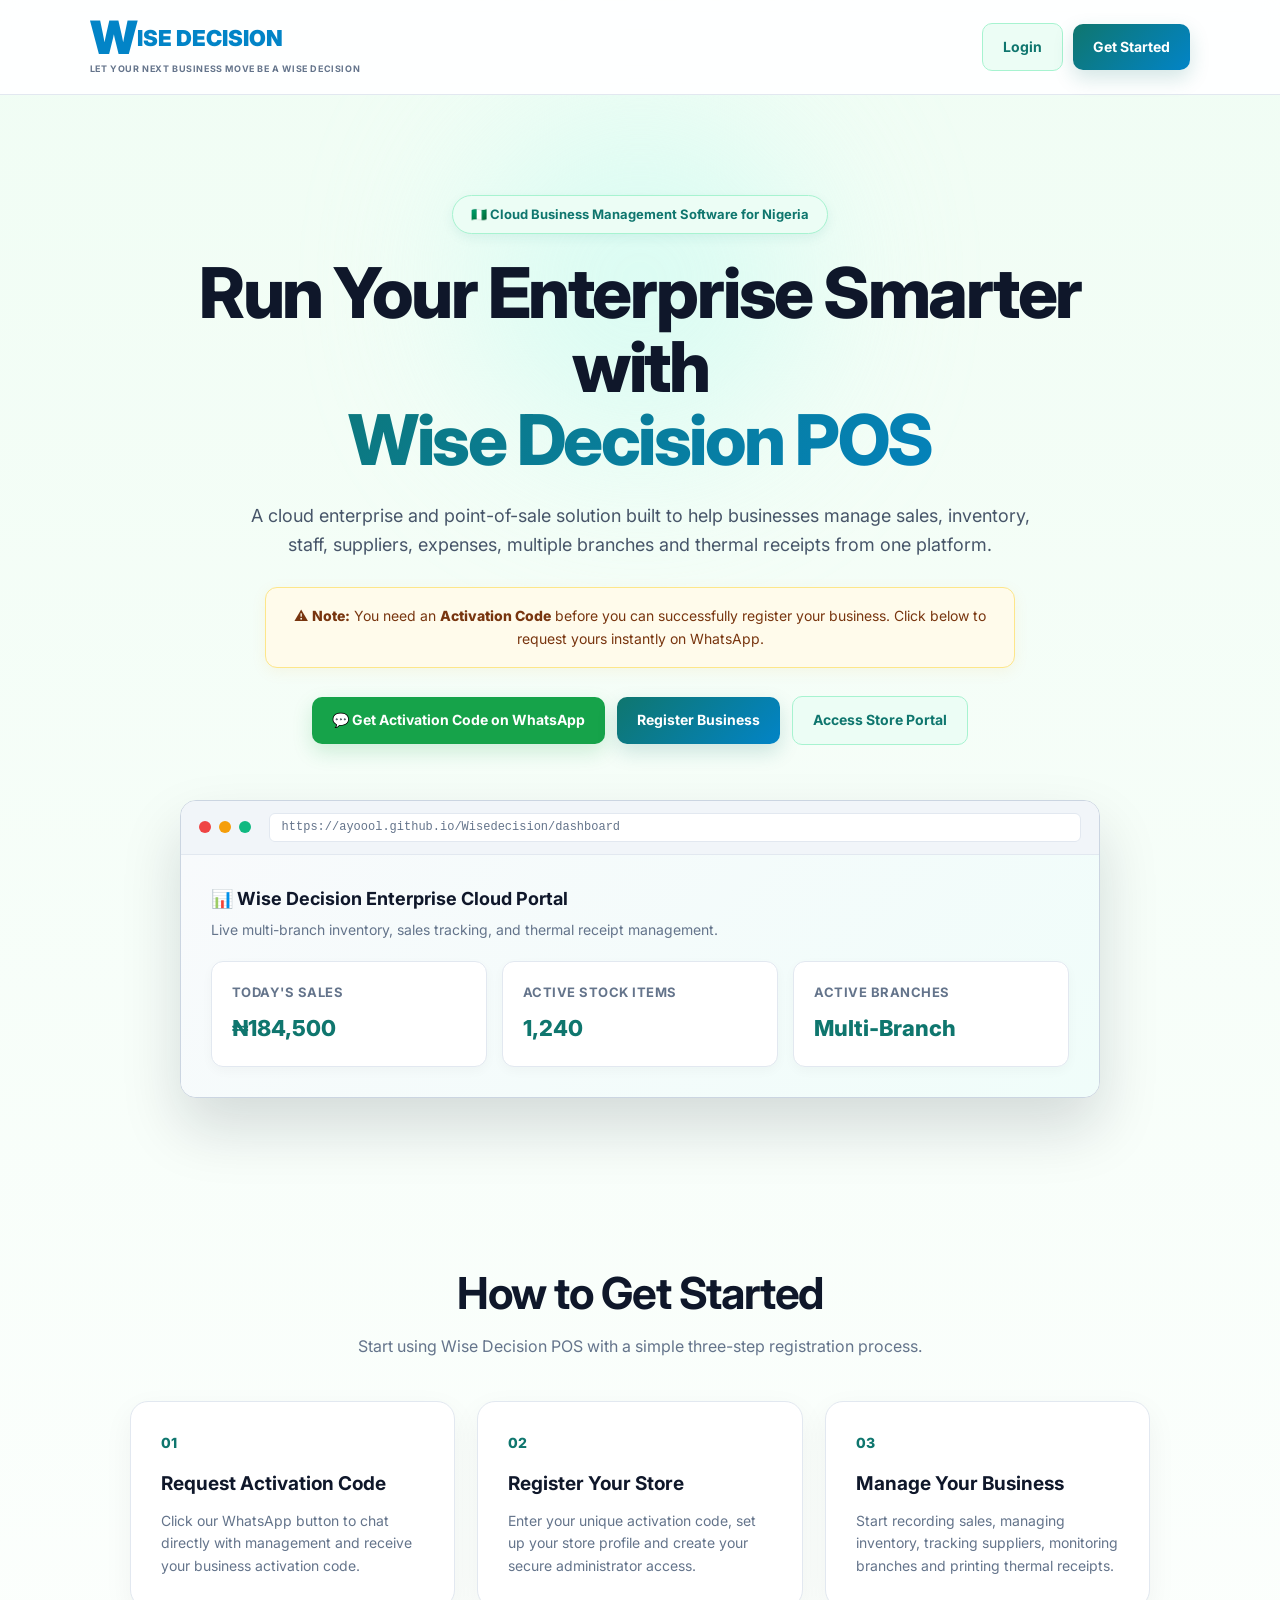
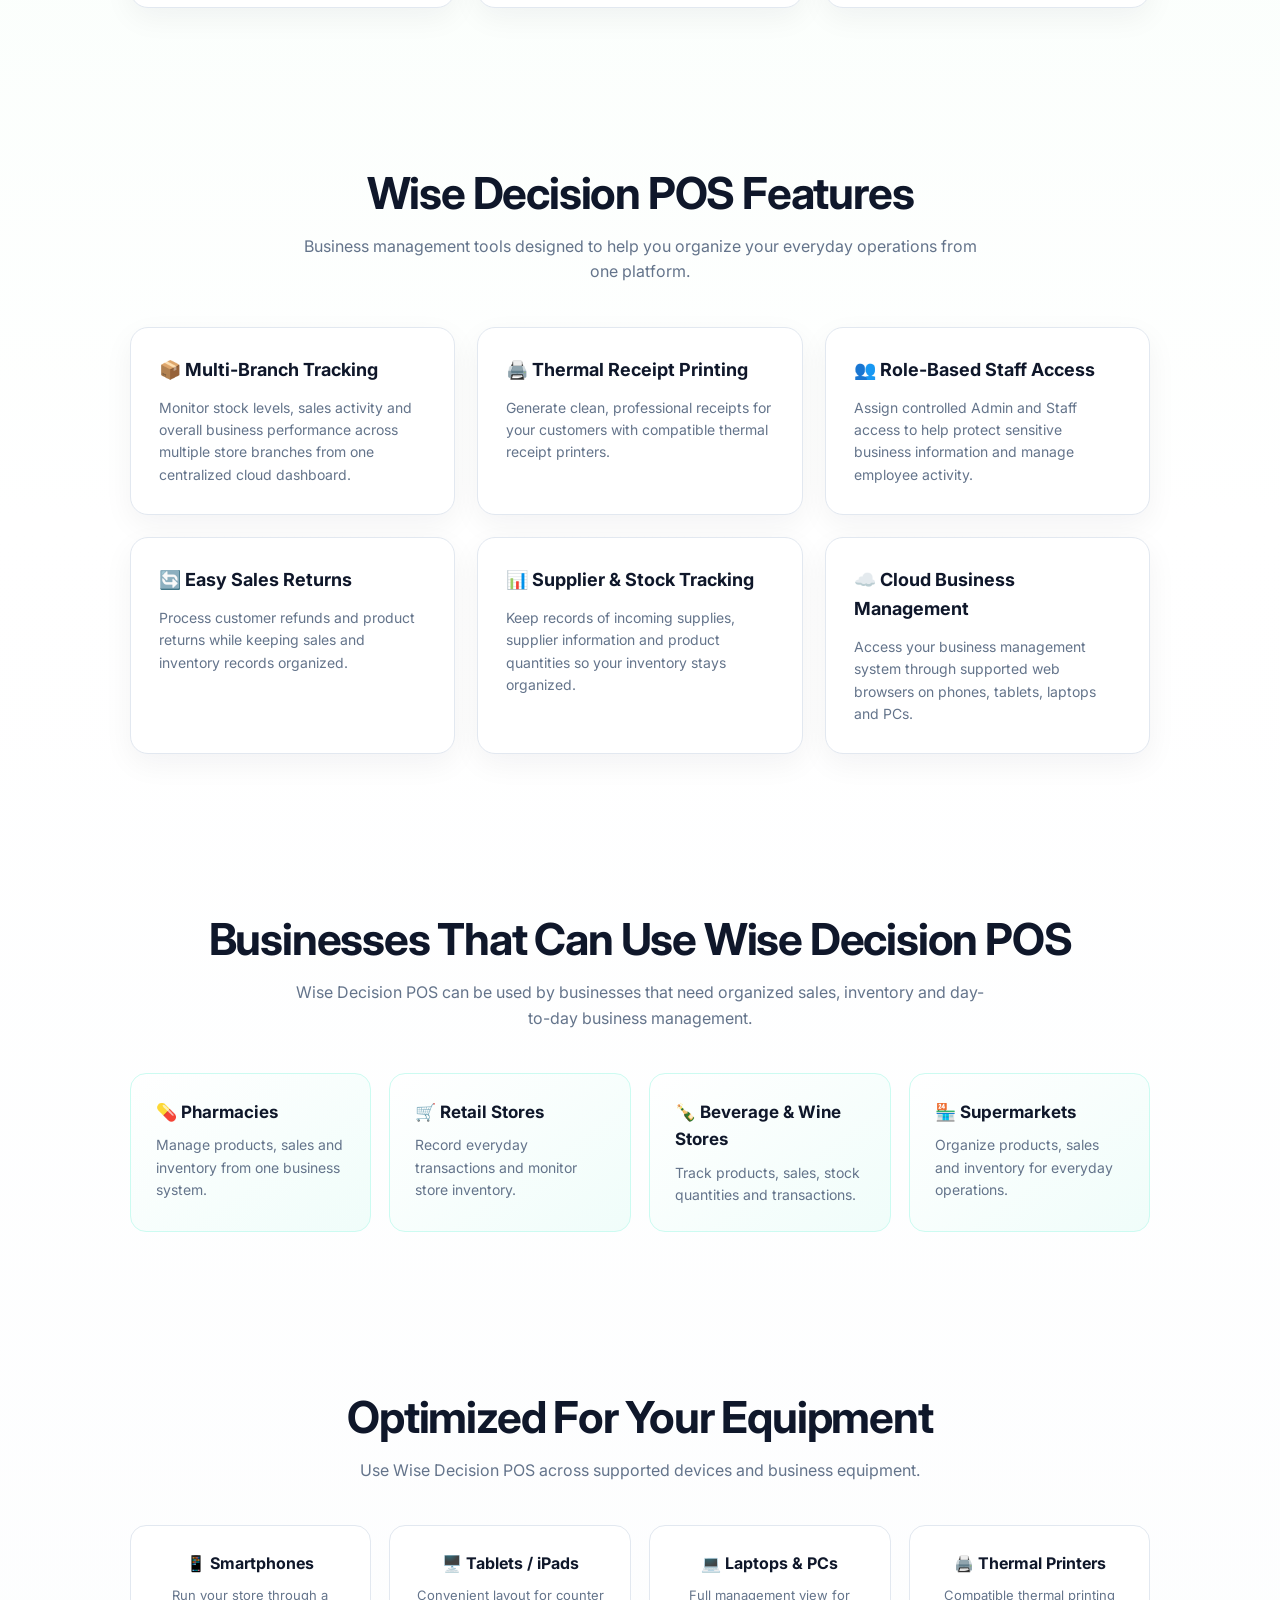
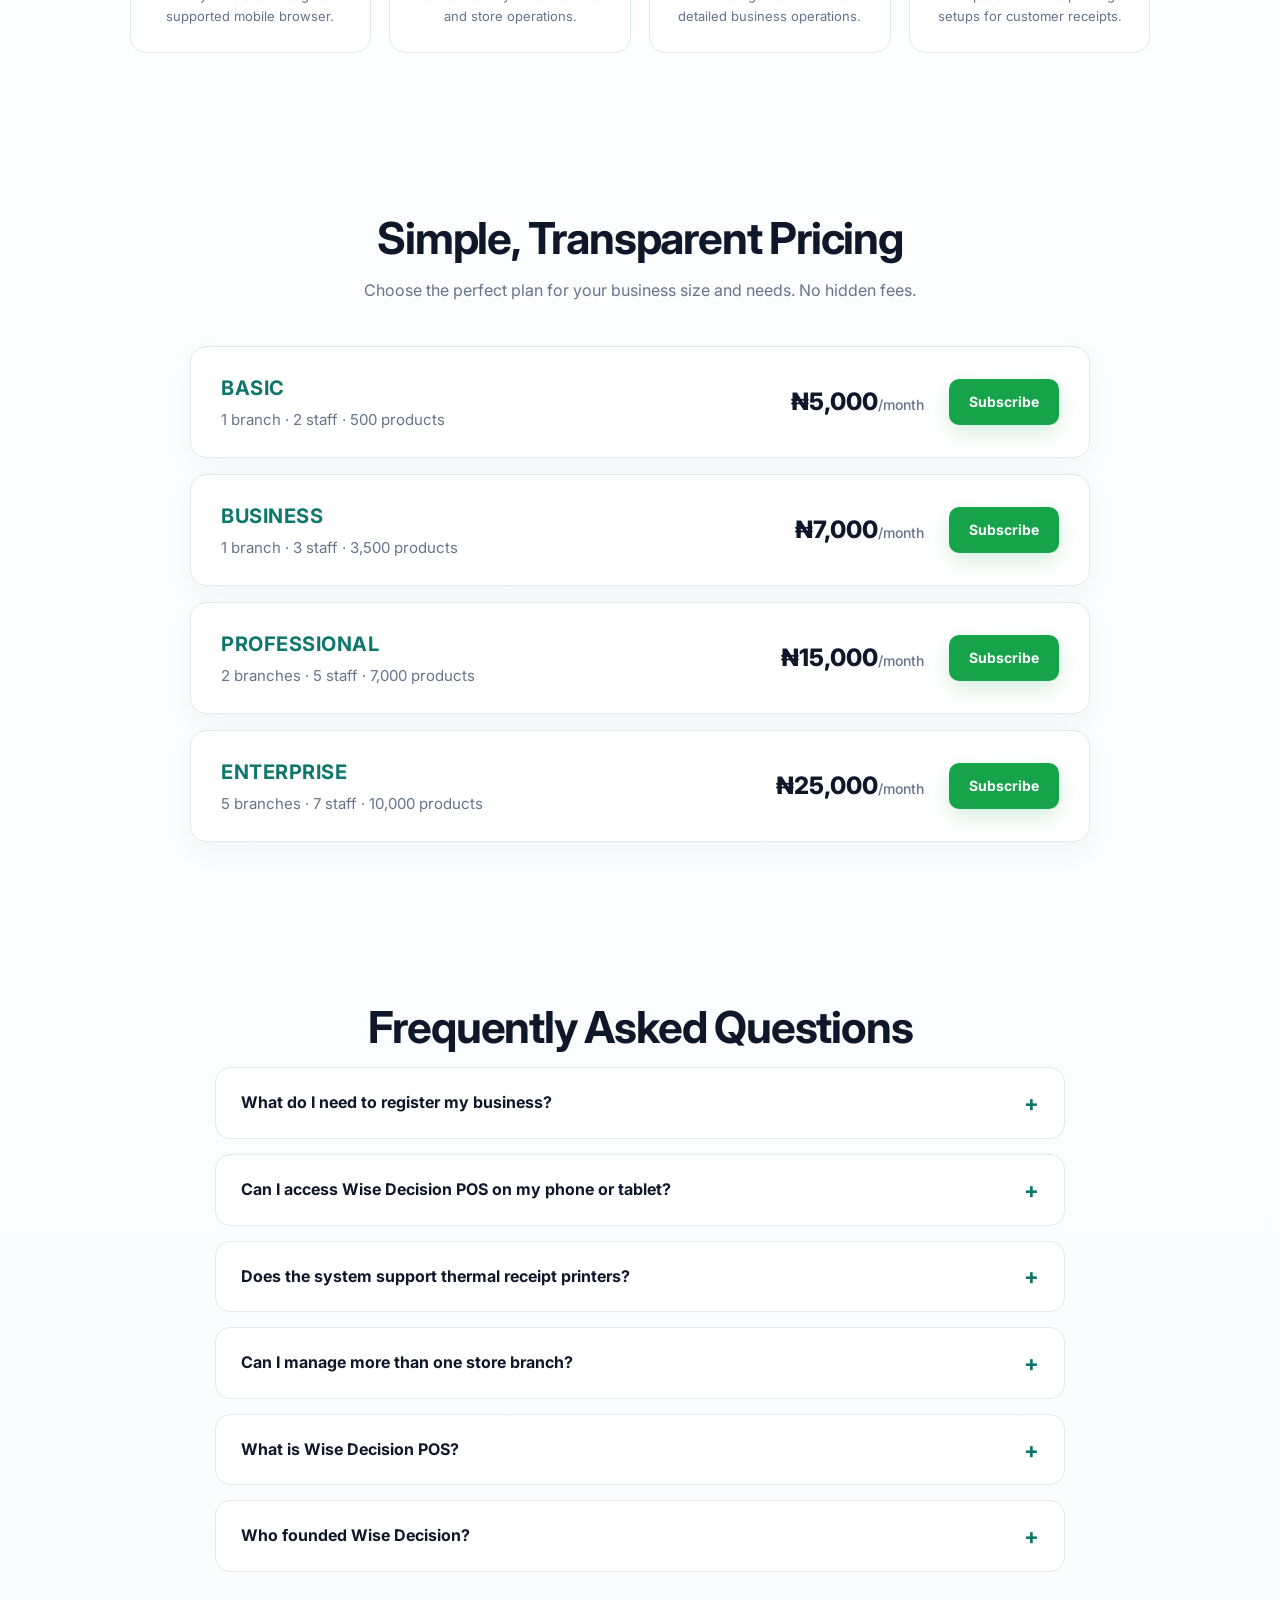
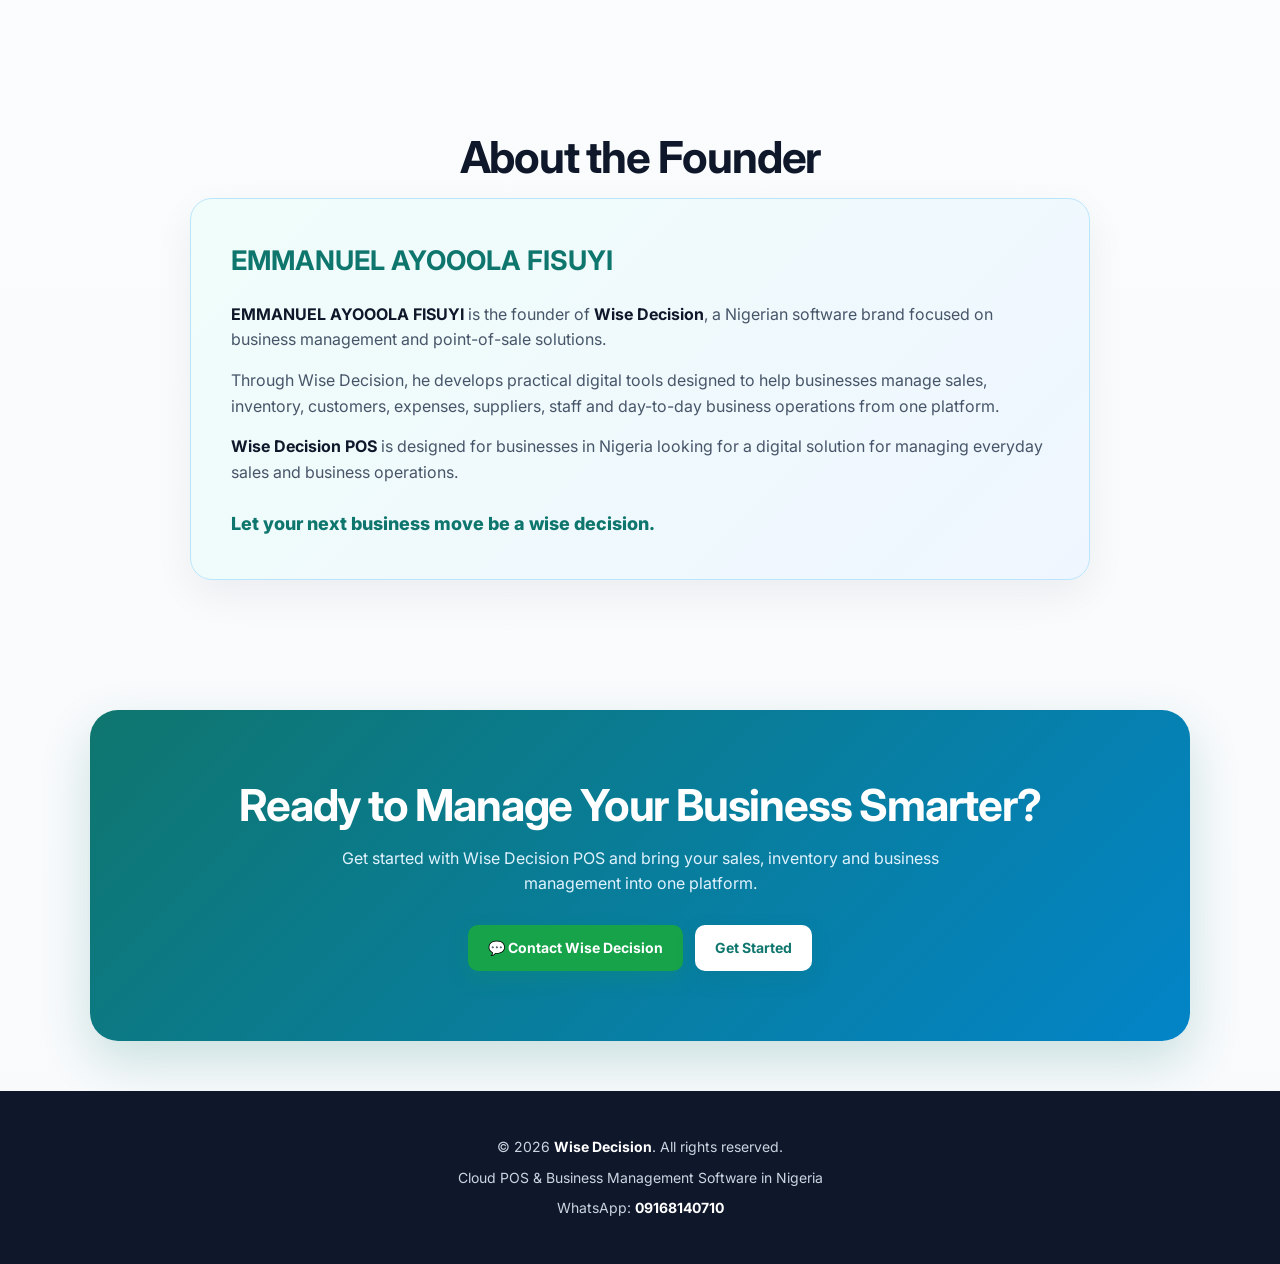
==== index.html @ a6525a38 "Refactor pricing section to use new layout" ====
<!DOCTYPE html>
<html lang="en-NG">
<head>
    <meta charset="UTF-8">
    <meta name="viewport" content="width=device-width, initial-scale=1.0">
    <title>Wise Decision POS | Cloud POS & Business Management Software in Nigeria</title>
    <meta name="description" content="Wise Decision POS is a cloud-based point-of-sale and business management software for businesses in Nigeria. Manage sales, inventory, suppliers, staff, expenses, branches and thermal receipts from one platform.">
    <meta name="author" content="EMMANUEL AYOOOLA FISUYI">
    <meta name="robots" content="index, follow">
    <link rel="canonical" href="https://ayoool.github.io/Wisedecision/">

    <!-- Open Graph -->
    <meta property="og:title" content="Wise Decision POS | Business Management Software in Nigeria">
    <meta property="og:description" content="Manage sales, inventory, suppliers, staff, expenses and branches with Wise Decision POS.">
    <meta property="og:type" content="website">
    <meta property="og:url" content="https://ayoool.github.io/Wisedecision/">
    <meta property="og:image" content="https://ayoool.github.io/Wisedecision/login-bg.jpg">
    <meta property="og:site_name" content="Wise Decision">
    <meta name="theme-color" content="#0f766e">

    <!-- Google Font -->
    <link rel="preconnect" href="https://fonts.googleapis.com">
    <link rel="preconnect" href="https://fonts.gstatic.com" crossorigin>
    <link href="https://fonts.googleapis.com/css2?family=Inter:wght@400;500;600;700;800;900&display=swap" rel="stylesheet">

    <!-- STRUCTURED DATA -->
    <script type="application/ld+json">
    {
        "@context": "https://schema.org",
        "@graph": [
            {
                "@type": "Organization",
                "name": "Wise Decision",
                "url": "https://ayoool.github.io/Wisedecision/",
                "founder": {
                    "@type": "Person",
                    "name": "Emmanuel Ayooola Fisuyi"
                }
            },
            {
                "@type": "SoftwareApplication",
                "name": "Wise Decision POS",
                "applicationCategory": "BusinessApplication",
                "operatingSystem": "Web",
                "url": "https://ayoool.github.io/Wisedecision/",
                "description": "Cloud-based point-of-sale and business management software for businesses in Nigeria.",
                "creator": {
                    "@type": "Person",
                    "name": "EMMANUEL AYOOOLA FISUYI"
                }
            },
            {
                "@type": "Person",
                "name": "EMMANUEL AYOOOLA FISUYI",
                "jobTitle": "Founder of Wise Decision",
                "url": "https://ayoool.github.io/Wisedecision/"
            }
        ]
    }
    </script>

    <style>
        * {
            margin: 0;
            padding: 0;
            box-sizing: border-box;
        }

        html {
            scroll-behavior: smooth;
        }

        body {
            font-family: "Inter", Arial, sans-serif;
            background: linear-gradient(180deg, #f0fdf4 0%, #ffffff 35%, #f8fafc 100%);
            color: #0f172a;
            line-height: 1.6;
            overflow-x: hidden;
        }

        a {
            text-decoration: none;
        }

        /* HEADER */
        header {
            width: 100%;
            padding: 18px 7%;
            display: flex;
            align-items: center;
            justify-content: space-between;
            gap: 20px;
            background: rgba(255,255,255,0.92);
            border-bottom: 1px solid #e2e8f0;
            position: sticky;
            top: 0;
            z-index: 1000;
            backdrop-filter: blur(12px);
        }

        .logo-container {
            display: flex;
            flex-direction: column;
            gap: 3px;
        }

        /* === LOGO: ONE SOLID BLUE, BIG W === */
        .logo {
            font-size: 22px;
            font-weight: 900;
            letter-spacing: 0;
            color: #0284c7;
            display: flex;
            align-items: center;
            gap: 0;
            line-height: 1;
            white-space: nowrap;
        }

        .big-w {
            font-size: 46px;
            font-weight: 900;
            display: inline-block;
            transition: transform 0.3s ease;
            line-height: 0.85;
            letter-spacing: -1px;
            margin-right: 0;
            background: none;
            color: inherit;
        }

        .logo:hover .big-w {
            transform: scale(1.12) rotate(-4deg);
        }

        .ceo-tag {
            font-size: 9px;
            font-weight: 700;
            letter-spacing: 0.6px;
            color: #64748b;
            max-width: 360px;
            text-transform: uppercase;
            margin-top: 2px;
        }

        .nav-buttons {
            display: flex;
            align-items: center;
            gap: 10px;
        }

        /* BUTTONS */
        .btn-login,
        .btn-register,
        .btn-whatsapp {
            display: inline-flex;
            align-items: center;
            justify-content: center;
            min-height: 46px;
            padding: 12px 20px;
            border-radius: 10px;
            font-weight: 700;
            font-size: 14px;
            transition: all 0.3s cubic-bezier(0.4, 0, 0.2, 1);
            cursor: pointer;
        }

        .btn-login {
            color: #0f766e;
            background: #ecfdf5;
            border: 1px solid #a7f3d0;
        }

        .btn-login:hover {
            background: #d1fae5;
            transform: translateY(-3px);
            box-shadow: 0 6px 15px rgba(15, 118, 110, 0.15);
        }

        .btn-register {
            color: white;
            background: linear-gradient(135deg, #0f766e, #0284c7);
            box-shadow: 0 8px 20px rgba(15,118,110,0.18);
        }

        .btn-register:hover {
            transform: translateY(-3px);
            box-shadow: 0 12px 28px rgba(15,118,110,0.3);
        }

        .btn-whatsapp {
            color: white;
            background: #16a34a;
            box-shadow: 0 8px 20px rgba(22,163,74,0.18);
        }

        .btn-whatsapp:hover {
            background: #15803d;
            transform: translateY(-3px);
            box-shadow: 0 12px 28px rgba(22,163,74,0.3);
        }

        /* HERO */
        .hero {
            text-align: center;
            padding: 100px 7% 90px;
            max-width: 1100px;
            margin: auto;
            position: relative;
            isolation: isolate;
        }

        .hero::before {
            content: "";
            position: absolute;
            width: 350px;
            height: 350px;
            background: #ccfbf1;
            border-radius: 50%;
            filter: blur(80px);
            opacity: 0.6;
            top: 10px;
            left: 50%;
            transform: translateX(-50%);
            z-index: -1;
            animation: pulse-glow 6s ease-in-out infinite alternate;
        }

        @keyframes pulse-glow {
            0% { transform: translateX(-50%) scale(0.9); opacity: 0.5; }
            100% { transform: translateX(-50%) scale(1.15); opacity: 0.8; }
        }

        .hero-badge {
            display: inline-block;
            padding: 8px 18px;
            border-radius: 999px;
            background: #ecfdf5;
            color: #0f766e;
            border: 1px solid #a7f3d0;
            font-size: 13px;
            font-weight: 700;
            margin-bottom: 22px;
            box-shadow: 0 4px 12px rgba(15,118,110,0.08);
            animation: float-badge 3s ease-in-out infinite;
        }

        @keyframes float-badge {
            0%, 100% { transform: translateY(0); }
            50% { transform: translateY(-4px); }
        }

        .hero h1 {
            font-size: clamp(40px, 6vw, 70px);
            line-height: 1.05;
            letter-spacing: -2.5px;
            font-weight: 800;
            max-width: 950px;
            margin: auto;
        }

        .hero h1 span {
            display: block;
            background: linear-gradient(135deg, #0f766e, #0284c7, #0f766e);
            background-size: 200% auto;
            -webkit-background-clip: text;
            background-clip: text;
            color: transparent;
            animation: shine 5s linear infinite;
        }

        @keyframes shine {
            to { background-position: 200% center; }
        }

        .hero > p {
            max-width: 800px;
            margin: 25px auto;
            font-size: 18px;
            color: #475569;
        }

        .activation-notice {
            max-width: 750px;
            margin: 28px auto;
            padding: 17px 20px;
            background: #fffbeb;
            border: 1px solid #fde68a;
            border-radius: 12px;
            color: #78350f;
            font-size: 14px;
            box-shadow: 0 4px 15px rgba(245, 158, 11, 0.08);
        }

        .activation-notice span {
            font-weight: 800;
        }

        .hero-cta {
            display: flex;
            justify-content: center;
            align-items: center;
            flex-wrap: wrap;
            gap: 12px;
            margin-top: 28px;
        }

        /* DASHBOARD MOCKUP */
        .dashboard-mockup {
            margin-top: 55px;
            background: #ffffff;
            border: 1px solid #cbd5e1;
            border-radius: 16px;
            box-shadow: 0 30px 60px rgba(15,23,42,0.15);
            overflow: hidden;
            text-align: left;
            transition: transform 0.4s ease;
        }

        .dashboard-mockup:hover {
            transform: translateY(-6px);
        }

        .mockup-header {
            background: #f1f5f9;
            padding: 12px 18px;
            display: flex;
            align-items: center;
            gap: 8px;
            border-bottom: 1px solid #e2e8f0;
        }

        .dot {
            width: 12px;
            height: 12px;
            border-radius: 50%;
        }

        .dot-red { background: #ef4444; }
        .dot-yellow { background: #f59e0b; }
        .dot-green { background: #10b981; }

        .mockup-url {
            margin-left: 10px;
            font-size: 12px;
            color: #64748b;
            background: #ffffff;
            padding: 4px 12px;
            border-radius: 6px;
            border: 1px solid #e2e8f0;
            flex-grow: 1;
            font-family: monospace;
        }

        .mockup-body {
            padding: 30px;
            background: linear-gradient(135deg, #f8fafc 0%, #f0fdfa 100%);
        }

        .mockup-grid {
            display: grid;
            grid-template-columns: repeat(3, 1fr);
            gap: 15px;
            margin-top: 20px;
        }

        .mockup-card {
            background: white;
            padding: 20px;
            border-radius: 12px;
            border: 1px solid #e2e8f0;
            box-shadow: 0 4px 12px rgba(15,23,42,0.03);
            transition: 0.3s ease;
        }

        .mockup-card:hover {
            border-color: #0f766e;
            transform: translateY(-2px);
        }

        .mockup-card h4 {
            font-size: 13px;
            color: #64748b;
            margin-bottom: 8px;
            text-transform: uppercase;
            letter-spacing: 0.5px;
        }

        .mockup-card .stat {
            font-size: 22px;
            font-weight: 800;
            color: #0f766e;
        }

        /* LOADING SPINNER OVERLAY */
        #loading-overlay {
            position: fixed;
            top: 0;
            left: 0;
            width: 100%;
            height: 100%;
            background: rgba(15, 23, 42, 0.75);
            backdrop-filter: blur(8px);
            display: flex;
            flex-direction: column;
            justify-content: center;
            align-items: center;
            z-index: 9999;
            opacity: 0;
            visibility: hidden;
            transition: opacity 0.3s ease, visibility 0.3s ease;
        }

        #loading-overlay.active {
            opacity: 1;
            visibility: visible;
        }

        .spinner-container {
            position: relative;
            width: 70px;
            height: 70px;
            margin-bottom: 20px;
        }

        .spinner {
            position: absolute;
            top: 0;
            left: 0;
            width: 100%;
            height: 100%;
            border: 4px solid rgba(255, 255, 255, 0.1);
            border-top: 4px solid #14b8a6;
            border-right: 4px solid #0284c7;
            border-radius: 50%;
            animation: spin 0.9s cubic-bezier(0.68, -0.55, 0.27, 1.55) infinite;
        }

        .loading-text {
            color: #ffffff;
            font-weight: 600;
            font-size: 16px;
            letter-spacing: 0.5px;
            text-shadow: 0 2px 4px rgba(0,0,0,0.3);
        }

        @keyframes spin {
            0% { transform: rotate(0deg); }
            100% { transform: rotate(360deg); }
        }

        /* GENERAL SECTIONS */
        section:not(.hero):not(.final-cta) {
            max-width: 1200px;
            margin: auto;
            padding: 80px 7%;
        }

        h2 {
            text-align: center;
            font-size: clamp(30px, 4vw, 44px);
            line-height: 1.15;
            letter-spacing: -1.2px;
            margin-bottom: 15px;
        }

        .section-description {
            text-align: center;
            max-width: 700px;
            margin: 0 auto 42px;
            color: #64748b;
            font-size: 16px;
        }

        /* STEPS */
        .steps-grid {
            display: grid;
            grid-template-columns: repeat(3, 1fr);
            gap: 22px;
        }

        .step-card {
            background: white;
            border: 1px solid #e2e8f0;
            border-radius: 18px;
            padding: 30px;
            box-shadow: 0 10px 30px rgba(15,23,42,0.05);
            transition: 0.3s ease;
        }

        .step-card:hover {
            transform: translateY(-6px);
            border-color: #99f6e4;
            box-shadow: 0 15px 35px rgba(15, 118, 110, 0.08);
        }

        .step-number {
            font-size: 14px;
            font-weight: 800;
            color: #0f766e;
            margin-bottom: 15px;
        }

        .step-card h3 {
            font-size: 19px;
            margin-bottom: 10px;
        }

        .step-card p {
            color: #64748b;
            font-size: 14px;
        }

        /* FEATURE CARDS */
        .grid {
            display: grid;
            grid-template-columns: repeat(3, 1fr);
            gap: 22px;
        }

        .card {
            background: white;
            border: 1px solid #e2e8f0;
            border-radius: 18px;
            padding: 28px;
            box-shadow: 0 10px 30px rgba(15,23,42,0.05);
            transition: all 0.3s ease;
        }

        .card:hover {
            transform: translateY(-6px);
            border-color: #99f6e4;
            box-shadow: 0 20px 40px rgba(15,118,110,0.12);
        }

        .card h3 {
            font-size: 18px;
            margin-bottom: 12px;
        }

        .card p {
            color: #64748b;
            font-size: 14px;
        }

        /* BUSINESS TYPES */
        .business-grid {
            display: grid;
            grid-template-columns: repeat(4, 1fr);
            gap: 18px;
        }

        .business-card {
            background: linear-gradient(145deg, #ffffff, #f0fdfa);
            border: 1px solid #ccfbf1;
            border-radius: 16px;
            padding: 25px;
            transition: 0.3s ease;
        }

        .business-card:hover {
            transform: translateY(-6px);
            border-color: #0f766e;
            box-shadow: 0 15px 30px rgba(15,118,110,0.12);
        }

        .business-card h3 {
            font-size: 17px;
            margin-bottom: 8px;
        }

        .business-card p {
            color: #64748b;
            font-size: 14px;
        }

        /* DEVICES */
        .devices-grid {
            display: grid;
            grid-template-columns: repeat(4, 1fr);
            gap: 18px;
        }

        .device-badge {
            background: white;
            border: 1px solid #e2e8f0;
            border-radius: 16px;
            padding: 25px;
            text-align: center;
            transition: 0.3s ease;
        }

        .device-badge:hover {
            transform: translateY(-4px);
            border-color: #99f6e4;
        }

        .device-badge h4 {
            font-size: 16px;
            margin-bottom: 8px;
        }

        .device-badge p {
            color: #64748b;
            font-size: 13px;
        }

        /* NEW HORIZONTAL PRICING LIST */
        .pricing-list {
            max-width: 900px;
            margin: 0 auto;
            display: flex;
            flex-direction: column;
            gap: 16px;
        }

        .pricing-row {
            background: white;
            border: 1px solid #e2e8f0;
            border-radius: 16px;
            padding: 25px 30px;
            display: flex;
            align-items: center;
            justify-content: space-between;
            box-shadow: 0 10px 30px rgba(15,23,42,0.04);
            transition: all 0.3s ease;
        }

        .pricing-row:hover {
            border-color: #0f766e;
            box-shadow: 0 15px 35px rgba(15,118,110,0.1);
            transform: translateY(-3px);
        }

        .pricing-info h3 {
            font-size: 20px;
            color: #0f766e;
            margin-bottom: 4px;
            text-transform: uppercase;
            letter-spacing: 0.5px;
        }

        .pricing-info p {
            color: #64748b;
            font-size: 15px;
        }

        .pricing-action {
            display: flex;
            align-items: center;
            gap: 25px;
        }

        .pricing-price {
            font-size: 24px;
            font-weight: 800;
            color: #0f172a;
            white-space: nowrap;
        }

        .pricing-price span {
            font-size: 14px;
            color: #64748b;
            font-weight: 500;
        }

        /* FAQ */
        .faq-container {
            max-width: 850px;
            margin: auto;
            display: grid;
            gap: 15px;
        }

        .faq-item {
            background: white;
            border: 1px solid #e2e8f0;
            border-radius: 15px;
            padding: 22px 25px;
            cursor: pointer;
            transition: 0.25s ease;
        }

        .faq-item:hover {
            border-color: #99f6e4;
            box-shadow: 0 6px 20px rgba(15,23,42,0.04);
        }

        .faq-item.active {
            border-color: #0f766e;
            box-shadow: 0 8px 24px rgba(15,118,110,0.1);
        }

        .faq-item h4 {
            font-size: 16px;
            margin-bottom: 0;
            display: flex;
            justify-content: space-between;
            align-items: center;
            gap: 16px;
        }

        .faq-item h4::after {
            content: "+";
            font-size: 22px;
            color: #0f766e;
            transition: transform 0.3s ease;
            flex-shrink: 0;
            line-height: 1;
        }

        .faq-item.active h4::after {
            transform: rotate(45deg);
        }

        .faq-answer {
            max-height: 0;
            overflow: hidden;
            transition: max-height 0.35s ease, margin-top 0.35s ease;
        }

        .faq-item.active .faq-answer {
            max-height: 300px;
            margin-top: 12px;
        }

        .faq-answer p {
            color: #64748b;
            font-size: 14px;
        }

        /* FOUNDER */
        .founder-card {
            max-width: 900px;
            margin: auto;
            padding: 40px;
            background: linear-gradient(135deg, #f0fdfa, #eff6ff);
            border: 1px solid #bae6fd;
            border-radius: 22px;
            box-shadow: 0 15px 40px rgba(15,23,42,0.06);
            transition: transform 0.3s ease;
        }

        .founder-card:hover {
            transform: translateY(-4px);
        }

        .founder-card h3 {
            font-size: 27px;
            margin-bottom: 20px;
            color: #0f766e;
        }

        .founder-card p {
            color: #475569;
            margin-bottom: 15px;
        }

        .founder-card strong {
            color: #0f172a;
        }

        .founder-card .tagline {
            margin-top: 25px;
            margin-bottom: 0;
            font-size: 18px;
            font-weight: 800;
            color: #0f766e;
        }

        /* FINAL CTA */
        .final-cta {
            max-width: 1100px;
            margin: 50px auto;
            padding: 70px 7%;
            text-align: center;
            border-radius: 28px;
            background: linear-gradient(135deg, #0f766e, #0284c7);
            color: white;
            box-shadow: 0 20px 50px rgba(15,118,110,0.2);
        }

        .final-cta h2 {
            color: white;
            margin-bottom: 15px;
        }

        .final-cta p {
            max-width: 650px;
            margin: auto;
            color: #e0f2fe;
        }

        .final-cta-buttons {
            display: flex;
            justify-content: center;
            align-items: center;
            flex-wrap: wrap;
            gap: 12px;
            margin-top: 28px;
        }

        .final-cta .btn-register {
            background: white;
            color: #0f766e;
        }

        .final-cta .btn-whatsapp {
            background: #16a34a;
        }

        /* FOOTER */
        footer {
            text-align: center;
            padding: 45px 7%;
            background: #0f172a;
            color: #cbd5e1;
            font-size: 14px;
        }

        footer strong {
            color: white;
        }

        /* MOBILE */
        @media (max-width: 900px) {
            header {
                padding: 15px 5%;
            }

            .steps-grid,
            .grid {
                grid-template-columns: repeat(2, 1fr);
            }

            .business-grid,
            .devices-grid {
                grid-template-columns: repeat(2, 1fr);
            }

            .mockup-grid {
                grid-template-columns: 1fr;
            }
        }

        @media (max-width: 650px) {
            header {
                position: relative;
                flex-direction: column;
                align-items: stretch;
                text-align: center;
            }

            .logo-container {
                align-items: center;
            }

            .logo {
                font-size: 19px;
                justify-content: center;
            }

            .big-w {
                font-size: 38px;
            }

            .nav-buttons {
                justify-content: center;
            }

            .ceo-tag {
                max-width: none;
            }

            .hero {
                padding: 70px 5% 60px;
            }

            .hero h1 {
                font-size: 40px;
                letter-spacing: -1.5px;
            }

            .hero > p {
                font-size: 16px;
            }

            section:not(.hero):not(.final-cta) {
                padding: 60px 5%;
            }

            .steps-grid,
            .grid,
            .business-grid,
            .devices-grid {
                grid-template-columns: 1fr;
            }

            /* Mobile Pricing Adjustments */
            .pricing-row {
                flex-direction: column;
                align-items: flex-start;
                gap: 20px;
                padding: 20px;
            }

            .pricing-action {
                width: 100%;
                justify-content: space-between;
                flex-wrap: wrap;
                gap: 15px;
            }
            
            .pricing-action .btn-whatsapp {
                width: 100%;
                text-align: center;
            }

            .hero-cta,
            .final-cta-buttons {
                flex-direction: column;
            }

            .hero-cta a,
            .final-cta-buttons a {
                width: 100%;
                max-width: 400px;
            }

            .founder-card {
                padding: 28px 22px;
            }

            .final-cta {
                margin: 30px 5%;
                padding: 55px 6%;
                border-radius: 22px;
            }
        }
    </style>
</head>

<body>

<!-- LOADING SPINNER OVERLAY -->
<div id="loading-overlay">
    <div class="spinner-container">
        <div class="spinner"></div>
    </div>
    <div class="loading-text">Redirecting to Wise Decision POS...</div>
</div>

<!-- IMMEDIATE SAFETY NET: Instantly remove spinner if page is loaded from cache -->
<script>
    (function() {
        var overlay = document.getElementById('loading-overlay');
        if (overlay) {
            overlay.classList.remove('active');
        }
    })();
</script>

<!-- HEADER -->
<header>
    <div class="logo-container">
        <div class="logo">
            <span class="big-w">W</span>ISE DECISION
        </div>
        <div class="ceo-tag">
            LET YOUR NEXT BUSINESS MOVE BE A WISE DECISION
        </div>
    </div>
    <div class="nav-buttons">
        <a href="app.html" class="btn-login action-link">Login</a>
        <a href="app.html?action=register" class="btn-register action-link">Get Started</a>
    </div>
</header>

<!-- HERO -->
<section class="hero">
    <div class="hero-badge">
        🇳🇬 Cloud Business Management Software for Nigeria
    </div>
    <h1>
        Run Your Enterprise Smarter with
        <span>Wise Decision POS</span>
    </h1>
    <p>
        A cloud enterprise and point-of-sale solution built to help businesses
        manage sales, inventory, staff, suppliers, expenses, multiple branches
        and thermal receipts from one platform.
    </p>
    <div class="activation-notice">
        ⚠️ <span>Note:</span>
        You need an <span>Activation Code</span> before you can successfully
        register your business.
        Click below to request yours instantly on WhatsApp.
    </div>
    <div class="hero-cta">
        <a href="https://wa.me/2349168140710?text=Hello%20Wise,%20I%20want%20to%20get%20an%20activation%20code%20to%20register%20my%20business%20on%20Wise%20Decision%20POS."
           target="_blank" rel="noopener" class="btn-whatsapp">
            💬 Get Activation Code on WhatsApp
        </a>
        <a href="app.html?action=register" class="btn-register action-link">
            Register Business
        </a>
        <a href="app.html" class="btn-login action-link">
            Access Store Portal
        </a>
    </div>


    <!-- DASHBOARD MOCKUP PREVIEW -->
    <div class="dashboard-mockup">
        <div class="mockup-header">
            <div class="dot dot-red"></div>
            <div class="dot dot-yellow"></div>
            <div class="dot dot-green"></div>
            <div class="mockup-url">https://ayoool.github.io/Wisedecision/dashboard</div>
        </div>
        <div class="mockup-body">
            <h3 style="font-size: 18px; color: #0f172a; margin-bottom: 5px;">📊 Wise Decision Enterprise Cloud Portal</h3>
            <p style="font-size: 14px; color: #64748b;">Live multi-branch inventory, sales tracking, and thermal receipt management.</p>
            <div class="mockup-grid">
                <div class="mockup-card">
                    <h4>Today's Sales</h4>
                    <div class="stat">₦184,500</div>
                </div>
                <div class="mockup-card">
                    <h4>Active Stock Items</h4>
                    <div class="stat">1,240</div>
                </div>
                <div class="mockup-card">
                    <h4>Active Branches</h4>
                    <div class="stat">Multi-Branch</div>
                </div>
            </div>
        </div>
    </div>
</section>

<!-- HOW IT WORKS -->
<section>
    <h2>How to Get Started</h2>
    <p class="section-description">
        Start using Wise Decision POS with a simple three-step registration process.
    </p>
    <div class="steps-grid">
        <div class="step-card">
            <div class="step-number">01</div>
            <h3>Request Activation Code</h3>
            <p>
                Click our WhatsApp button to chat directly with management
                and receive your business activation code.
            </p>
        </div>
        <div class="step-card">
            <div class="step-number">02</div>
            <h3>Register Your Store</h3>
            <p>
                Enter your unique activation code, set up your store profile
                and create your secure administrator access.
            </p>
        </div>
        <div class="step-card">
            <div class="step-number">03</div>
            <h3>Manage Your Business</h3>
            <p>
                Start recording sales, managing inventory, tracking suppliers,
                monitoring branches and printing thermal receipts.
            </p>
        </div>
    </div>
</section>

<!-- FEATURES -->
<section>
    <h2>Wise Decision POS Features</h2>
    <p class="section-description">
        Business management tools designed to help you organize your everyday
        operations from one platform.
    </p>
    <div class="grid">
        <div class="card">
            <h3>📦 Multi-Branch Tracking</h3>
            <p>
                Monitor stock levels, sales activity and overall business
                performance across multiple store branches from one
                centralized cloud dashboard.
            </p>
        </div>
        <div class="card">
            <h3>🖨️ Thermal Receipt Printing</h3>
            <p>
                Generate clean, professional receipts for your customers
                with compatible thermal receipt printers.
            </p>
        </div>
        <div class="card">
            <h3>👥 Role-Based Staff Access</h3>
            <p>
                Assign controlled Admin and Staff access to help protect
                sensitive business information and manage employee activity.
            </p>
        </div>
        <div class="card">
            <h3>🔄 Easy Sales Returns</h3>
            <p>
                Process customer refunds and product returns while keeping
                sales and inventory records organized.
            </p>
        </div>
        <div class="card">
            <h3>📊 Supplier & Stock Tracking</h3>
            <p>
                Keep records of incoming supplies, supplier information
                and product quantities so your inventory stays organized.
            </p>
        </div>
        <div class="card">
            <h3>☁️ Cloud Business Management</h3>
            <p>
                Access your business management system through supported
                web browsers on phones, tablets, laptops and PCs.
            </p>
        </div>
    </div>
</section>

<!-- BUSINESS TYPES -->
<section>
    <h2>Businesses That Can Use Wise Decision POS</h2>
    <p class="section-description">
        Wise Decision POS can be used by businesses that need organized
        sales, inventory and day-to-day business management.
    </p>
    <div class="business-grid">
        <div class="business-card">
            <h3>💊 Pharmacies</h3>
            <p>Manage products, sales and inventory from one business system.</p>
        </div>
        <div class="business-card">
            <h3>🛒 Retail Stores</h3>
            <p>Record everyday transactions and monitor store inventory.</p>
        </div>
        <div class="business-card">
            <h3>🍾 Beverage & Wine Stores</h3>
            <p>Track products, sales, stock quantities and transactions.</p>
        </div>
        <div class="business-card">
            <h3>🏪 Supermarkets</h3>
            <p>Organize products, sales and inventory for everyday operations.</p>
        </div>
    </div>
</section>

<!-- DEVICES -->
<section>
    <h2>Optimized For Your Equipment</h2>
    <p class="section-description">
        Use Wise Decision POS across supported devices and business equipment.
    </p>
    <div class="devices-grid">
        <div class="device-badge">
            <h4>📱 Smartphones</h4>
            <p>Run your store through a supported mobile browser.</p>
        </div>
        <div class="device-badge">
            <h4>🖥️ Tablets / iPads</h4>
            <p>Convenient layout for counter and store operations.</p>
        </div>
        <div class="device-badge">
            <h4>💻 Laptops & PCs</h4>
            <p>Full management view for detailed business operations.</p>
        </div>
        <div class="device-badge">
            <h4>🖨️ Thermal Printers</h4>
            <p>Compatible thermal printing setups for customer receipts.</p>
        </div>
    </div>
</section>

<!-- NEW HORIZONTAL PRICING LIST -->
<section id="pricing">
    <h2>Simple, Transparent Pricing</h2>
    <p class="section-description">
        Choose the perfect plan for your business size and needs. No hidden fees.
    </p>
    <div class="pricing-list">
        
        <!-- BASIC PLAN -->
        <div class="pricing-row">
            <div class="pricing-info">
                <h3>BASIC</h3>
                <p>1 branch · 2 staff · 500 products</p>
            </div>
            <div class="pricing-action">
                <div class="pricing-price">₦5,000<span>/month</span></div>
                <a href="https://wa.me/2349168140710?text=Hello%20Wise,%20I%20want%20to%20subscribe%20to%20the%20BASIC%20plan." target="_blank" rel="noopener" class="btn-whatsapp action-link">Subscribe</a>
            </div>
        </div>

        <!-- BUSINESS PLAN -->
        <div class="pricing-row">
            <div class="pricing-info">
                <h3>BUSINESS</h3>
                <p>1 branch · 3 staff · 3,500 products</p>
            </div>
            <div class="pricing-action">
                <div class="pricing-price">₦7,000<span>/month</span></div>
                <a href="https://wa.me/2349168140710?text=Hello%20Wise,%20I%20want%20to%20subscribe%20to%20the%20BUSINESS%20plan." target="_blank" rel="noopener" class="btn-whatsapp action-link">Subscribe</a>
            </div>
        </div>

        <!-- PROFESSIONAL PLAN -->
        <div class="pricing-row">
            <div class="pricing-info">
                <h3>PROFESSIONAL</h3>
                <p>2 branches · 5 staff · 7,000 products</p>
            </div>
            <div class="pricing-action">
                <div class="pricing-price">₦15,000<span>/month</span></div>
                <a href="https://wa.me/2349168140710?text=Hello%20Wise,%20I%20want%20to%20subscribe%20to%20the%20PROFESSIONAL%20plan." target="_blank" rel="noopener" class="btn-whatsapp action-link">Subscribe</a>
            </div>
        </div>

        <!-- ENTERPRISE PLAN -->
        <div class="pricing-row">
            <div class="pricing-info">
                <h3>ENTERPRISE</h3>
                <p>5 branches · 7 staff · 10,000 products</p>
            </div>
            <div class="pricing-action">
                <div class="pricing-price">₦25,000<span>/month</span></div>
                <a href="https://wa.me/2349168140710?text=Hello%20Wise,%20I%20want%20to%20subscribe%20to%20the%20ENTERPRISE%20plan." target="_blank" rel="noopener" class="btn-whatsapp action-link">Subscribe</a>
            </div>
        </div>

    </div>
</section>

<!-- FAQ -->
<section>
    <h2>Frequently Asked Questions</h2>
    <div class="faq-container">
        <div class="faq-item">
            <h4>What do I need to register my business?</h4>
            <div class="faq-answer">
                <p>You will need an official Activation Code provided by Wise Decision management. Use the WhatsApp button on this page to request yours.</p>
            </div>
        </div>
        <div class="faq-item">
            <h4>Can I access Wise Decision POS on my phone or tablet?</h4>
            <div class="faq-answer">
                <p>Yes. Wise Decision POS is designed to work through supported web browsers on smartphones, tablets and desktop computers.</p>
            </div>
        </div>
        <div class="faq-item">
            <h4>Does the system support thermal receipt printers?</h4>
            <div class="faq-answer">
                <p>Yes. Wise Decision POS supports compatible thermal receipt printing setups.</p>
            </div>
        </div>
        <div class="faq-item">
            <h4>Can I manage more than one store branch?</h4>
            <div class="faq-answer">
                <p>Yes. Wise Decision POS includes multi-branch business management functionality for supported accounts.</p>
            </div>
        </div>
        <div class="faq-item">
            <h4>What is Wise Decision POS?</h4>
            <div class="faq-answer">
                <p>Wise Decision POS is a cloud-based point-of-sale and business management system designed for businesses in Nigeria.</p>
            </div>
        </div>
        <div class="faq-item">
            <h4>Who founded Wise Decision?</h4>
            <div class="faq-answer">
                <p>Wise Decision was founded by <strong>Emmanuel Ayooola Fisuyi</strong>.</p>
            </div>
        </div>
    </div>
</section>

<!-- FOUNDER -->
<section>
    <h2>About the Founder</h2>
    <div class="founder-card">
        <h3>EMMANUEL AYOOOLA FISUYI</h3>
        <p>
            <strong>EMMANUEL AYOOOLA FISUYI</strong> is the founder of
            <strong>Wise Decision</strong>, a Nigerian software brand
            focused on business management and point-of-sale solutions.
        </p>
        <p>
            Through Wise Decision, he develops practical digital tools
            designed to help businesses manage sales, inventory,
            customers, expenses, suppliers, staff and day-to-day
            business operations from one platform.
        </p>
        <p>
            <strong>Wise Decision POS</strong> is designed for businesses
            in Nigeria looking for a digital solution for managing
            everyday sales and business operations.
        </p>
        <p class="tagline">
            Let your next business move be a wise decision.
        </p>
    </div>
</section>

<!-- FINAL CTA -->
<section class="final-cta">
    <h2>Ready to Manage Your Business Smarter?</h2>
    <p>
        Get started with Wise Decision POS and bring your sales,
        inventory and business management into one platform.
    </p>
    <div class="final-cta-buttons">
        <a href="https://wa.me/2349168140710?text=Hello%20Wise,%20I%20want%20to%20get%20an%20activation%20code%20for%20Wise%20Decision%20POS."
           target="_blank" rel="noopener" class="btn-whatsapp">
            💬 Contact Wise Decision
        </a>
        <a href="app.html?action=register" class="btn-register action-link">
            Get Started
        </a>
    </div>
</section>

<!-- FOOTER -->
<footer>
    <p>
        &copy; 2026 <strong>Wise Decision</strong>.
        All rights reserved.
    </p>
    <p style="margin-top: 8px;">
        Cloud POS & Business Management Software in Nigeria
    </p>
    <p style="margin-top: 8px;">
        WhatsApp: <strong>09168140710</strong>
    </p>
</footer>

<!-- INTERACTIVE SCRIPTS -->
<script>
    // FAQ Accordion functionality
    document.querySelectorAll('.faq-item').forEach(item => {
        item.addEventListener('click', () => {
            document.querySelectorAll('.faq-item').forEach(other => {
                if (other !== item) other.classList.remove('active');
            });
            item.classList.toggle('active');
        });
    });

    // Loading Spinner functionality for login/register buttons
    document.querySelectorAll('.action-link').forEach(link => {
        link.addEventListener('click', function(e) {
            // Prevent spinner for external WhatsApp links to open correctly in new tab
            if (this.href.includes('wa.me')) return; 
            
            e.preventDefault();
            const targetUrl = this.href;
            document.getElementById('loading-overlay').classList.add('active');
            
            // Clear any existing timeout just in case of double-clicking
            if (window.spinnerTimer) clearTimeout(window.spinnerTimer);
            
            window.spinnerTimer = setTimeout(function() {
                window.location.href = targetUrl;
            }, 650);
        });
    });

    // Bulletproof Fix: Ensure spinner is removed whenever page is restored from cache (e.g., logging out and hitting back)
    function clearSpinner() {
        const overlay = document.getElementById('loading-overlay');
        if (overlay) {
            overlay.classList.remove('active');
        }
    }

    // Run when page is fully loaded
    document.addEventListener('DOMContentLoaded', clearSpinner);

    // Run when page is restored from bfcache (Back/Forward navigation)
    window.addEventListener('pageshow', function(event) {
        clearSpinner();
    });
</script>

</body>
</html>
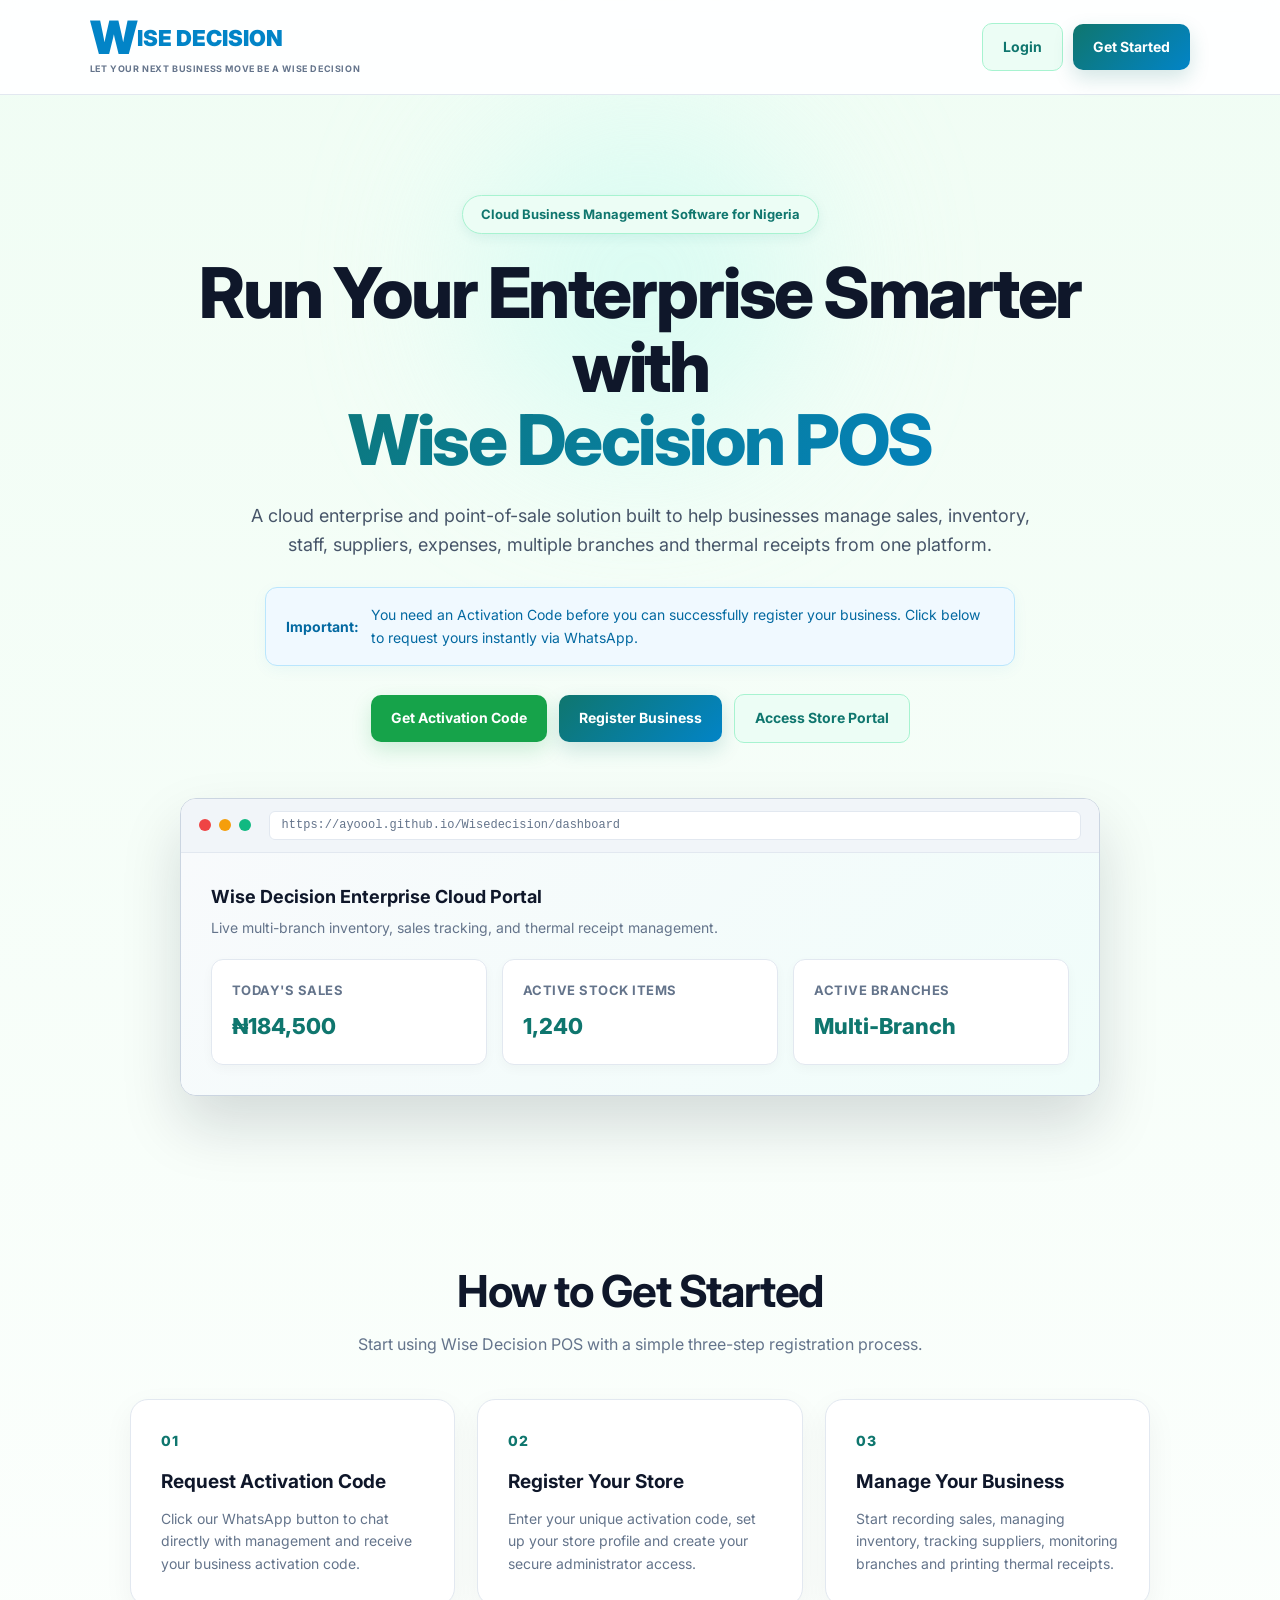
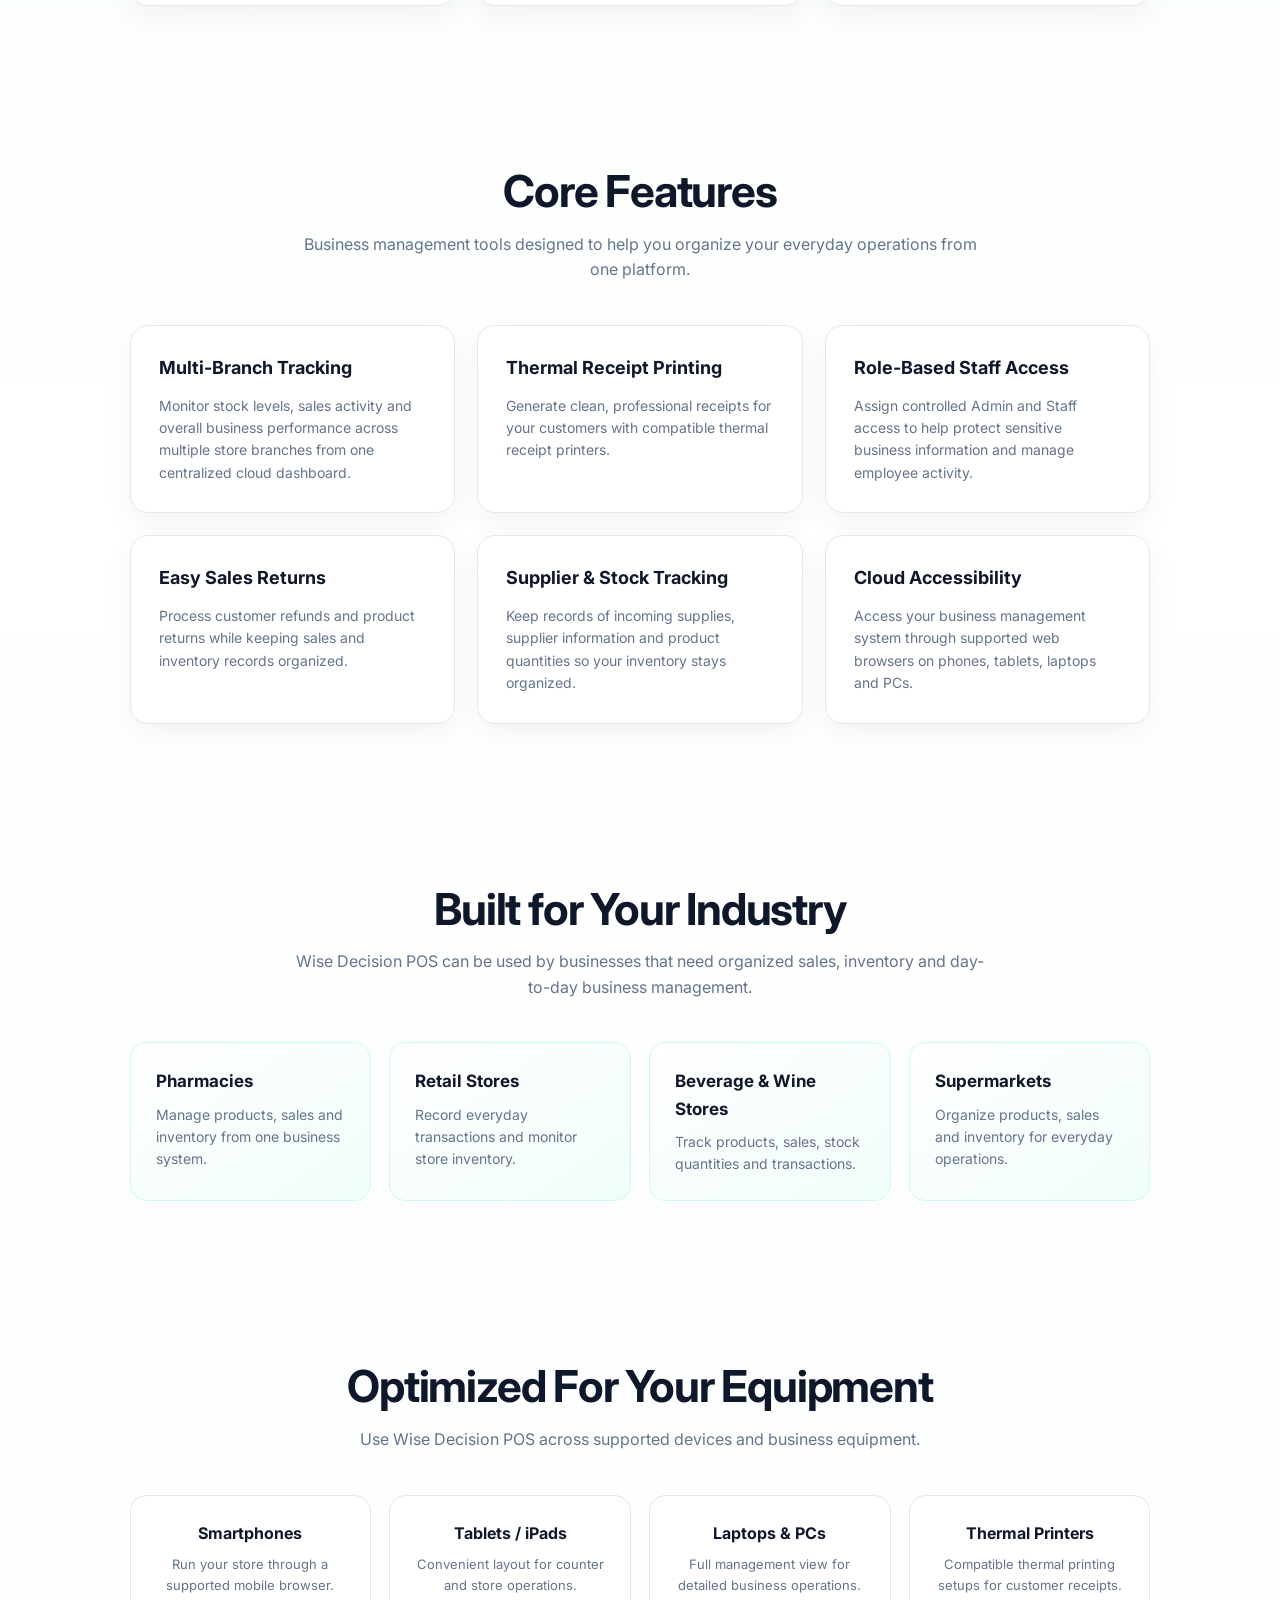
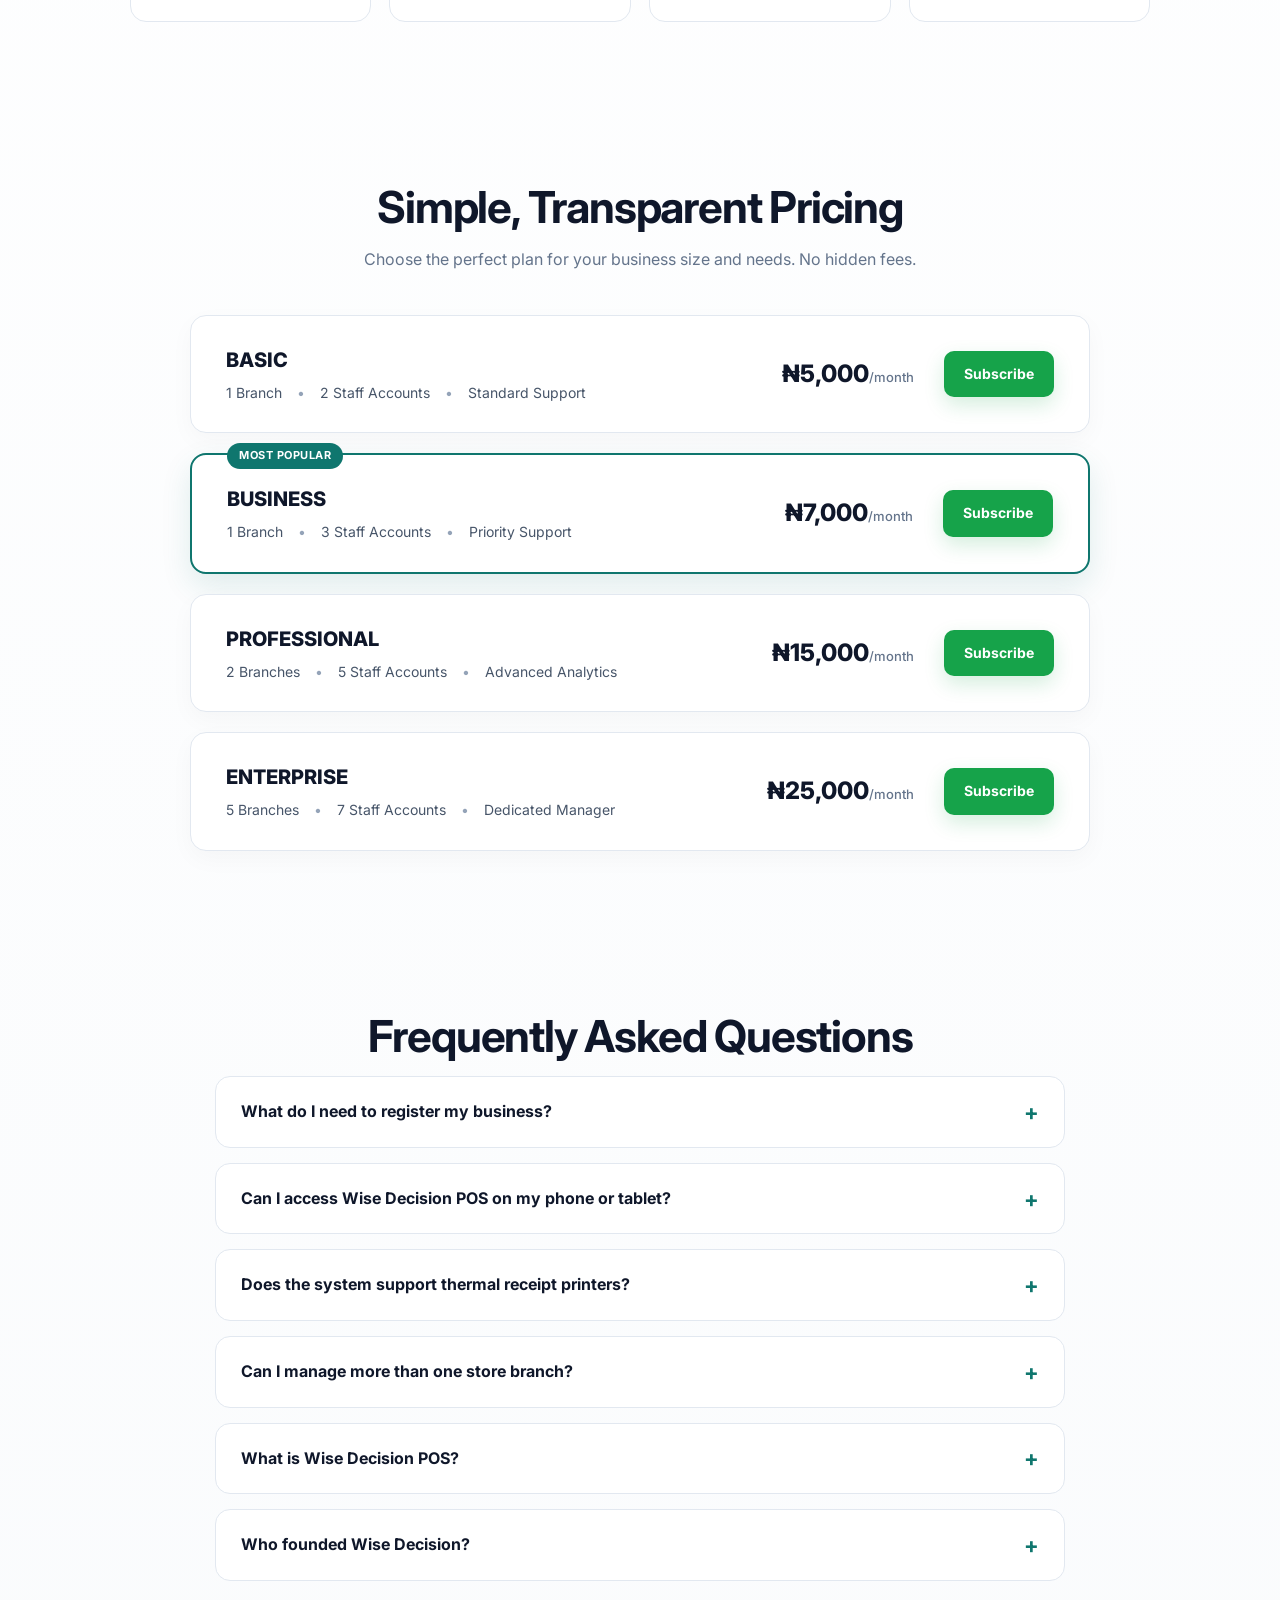
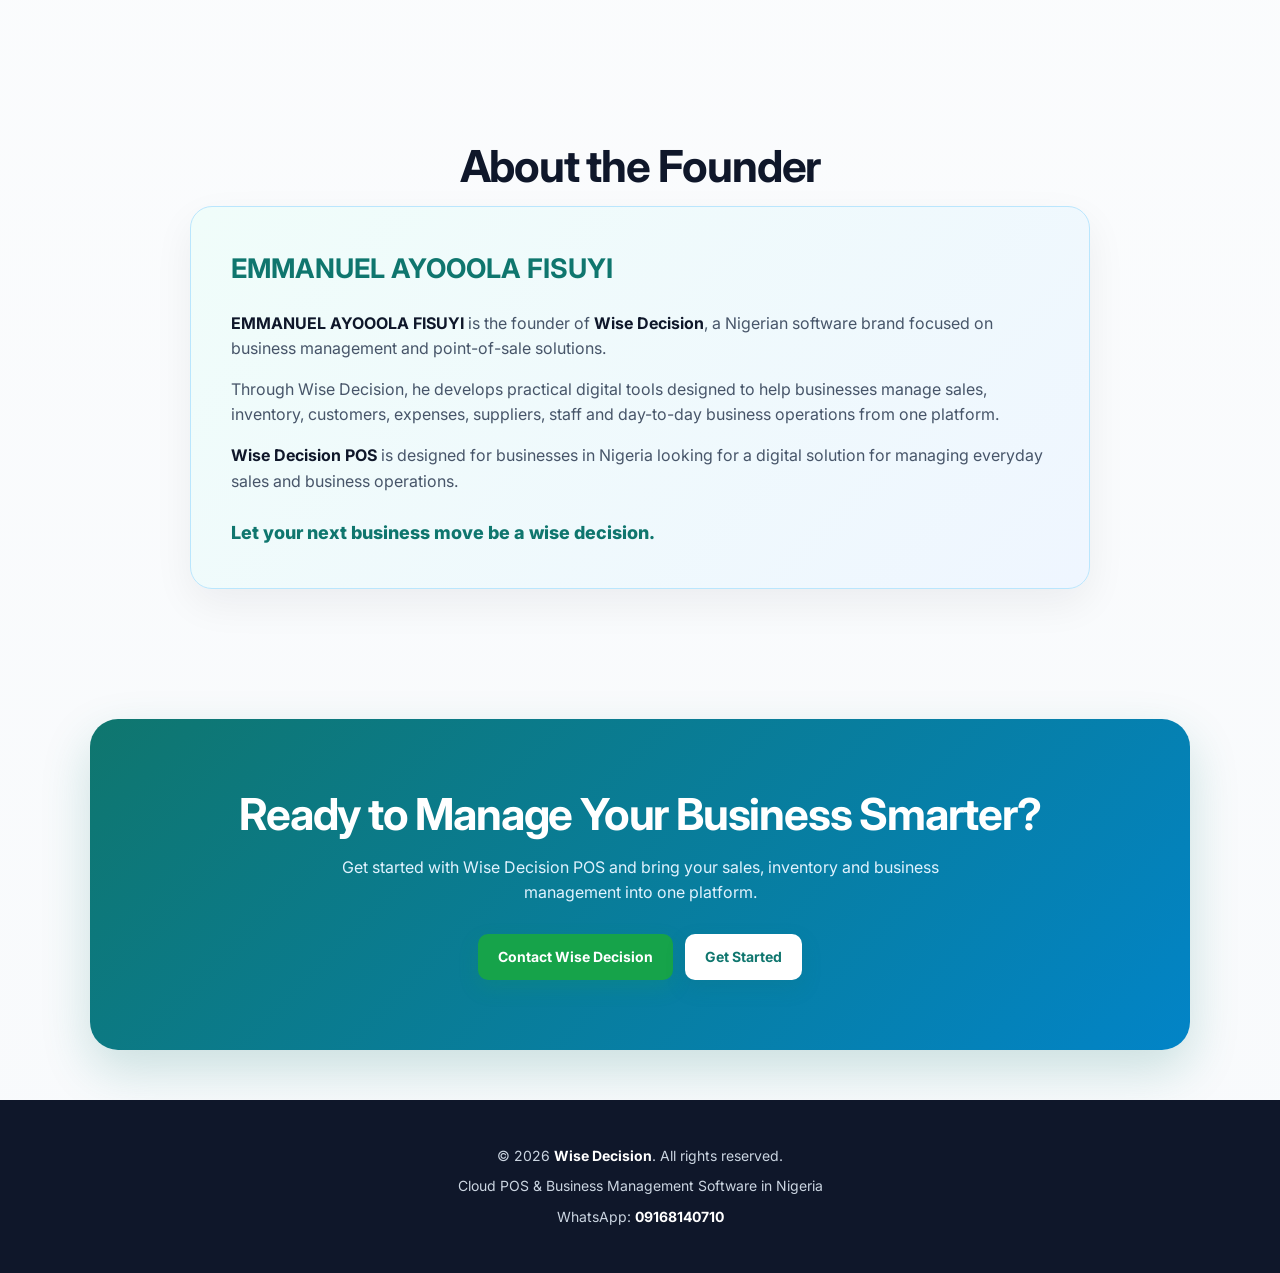
==== commit 6cfacc04: "Refactor styles and update content in index.html Updated styling and content for buttons, activation" ====
--- a/index.html
+++ b/index.html
@@ -104,7 +104,7 @@
             gap: 3px;
         }
 
-        /* === LOGO: ONE SOLID BLUE, BIG W === */
+        /* === LOGO === */
         .logo {
             font-size: 22px;
             font-weight: 900;
@@ -181,6 +181,7 @@
             color: white;
             background: linear-gradient(135deg, #0f766e, #0284c7);
             box-shadow: 0 8px 20px rgba(15,118,110,0.18);
+            border: none;
         }
 
         .btn-register:hover {
@@ -192,6 +193,7 @@
             color: white;
             background: #16a34a;
             box-shadow: 0 8px 20px rgba(22,163,74,0.18);
+            border: none;
         }
 
         .btn-whatsapp:hover {
@@ -283,17 +285,17 @@
         .activation-notice {
             max-width: 750px;
             margin: 28px auto;
-            padding: 17px 20px;
-            background: #fffbeb;
-            border: 1px solid #fde68a;
+            padding: 16px 20px;
+            background: #f0f9ff;
+            border: 1px solid #bae6fd;
             border-radius: 12px;
-            color: #78350f;
+            color: #0369a1;
             font-size: 14px;
-            box-shadow: 0 4px 15px rgba(245, 158, 11, 0.08);
-        }
-
-        .activation-notice span {
-            font-weight: 800;
+            text-align: left;
+            display: flex;
+            align-items: center;
+            gap: 12px;
+            box-shadow: 0 4px 15px rgba(2, 132, 199, 0.05);
         }
 
         .hero-cta {
@@ -499,6 +501,7 @@
             font-weight: 800;
             color: #0f766e;
             margin-bottom: 15px;
+            letter-spacing: 1px;
         }
 
         .step-card h3 {
@@ -536,6 +539,7 @@
         .card h3 {
             font-size: 18px;
             margin-bottom: 12px;
+            color: #0f172a;
         }
 
         .card p {
@@ -605,25 +609,26 @@
             font-size: 13px;
         }
 
-        /* NEW HORIZONTAL PRICING LIST */
+        /* PROFESSIONAL PRICING LIST */
         .pricing-list {
             max-width: 900px;
             margin: 0 auto;
             display: flex;
             flex-direction: column;
-            gap: 16px;
+            gap: 20px;
         }
 
         .pricing-row {
             background: white;
             border: 1px solid #e2e8f0;
             border-radius: 16px;
-            padding: 25px 30px;
+            padding: 28px 35px;
             display: flex;
             align-items: center;
             justify-content: space-between;
-            box-shadow: 0 10px 30px rgba(15,23,42,0.04);
+            box-shadow: 0 8px 25px rgba(15,23,42,0.03);
             transition: all 0.3s ease;
+            position: relative;
         }
 
         .pricing-row:hover {
@@ -632,23 +637,54 @@
             transform: translateY(-3px);
         }
 
+        .pricing-row.popular {
+            border: 2px solid #0f766e;
+            box-shadow: 0 12px 30px rgba(15,118,110,0.12);
+        }
+
+        .popular-badge {
+            position: absolute;
+            top: -12px;
+            left: 35px;
+            background: #0f766e;
+            color: white;
+            font-size: 11px;
+            font-weight: 700;
+            text-transform: uppercase;
+            padding: 4px 12px;
+            border-radius: 20px;
+            letter-spacing: 0.5px;
+        }
+
         .pricing-info h3 {
             font-size: 20px;
-            color: #0f766e;
-            margin-bottom: 4px;
-            text-transform: uppercase;
-            letter-spacing: 0.5px;
-        }
-
-        .pricing-info p {
-            color: #64748b;
-            font-size: 15px;
+            color: #0f172a;
+            margin-bottom: 6px;
+            font-weight: 800;
+        }
+
+        .pricing-features {
+            display: flex;
+            gap: 15px;
+            color: #475569;
+            font-size: 14px;
+            flex-wrap: wrap;
+        }
+
+        .pricing-features span::before {
+            content: "•";
+            color: #94a3b8;
+            margin-right: 15px;
+        }
+        .pricing-features span:first-child::before {
+            content: "";
+            margin-right: 0;
         }
 
         .pricing-action {
             display: flex;
             align-items: center;
-            gap: 25px;
+            gap: 30px;
         }
 
         .pricing-price {
@@ -659,7 +695,7 @@
         }
 
         .pricing-price span {
-            font-size: 14px;
+            font-size: 13px;
             color: #64748b;
             font-weight: 500;
         }
@@ -884,6 +920,11 @@
             .hero > p {
                 font-size: 16px;
             }
+            
+            .activation-notice {
+                flex-direction: column;
+                text-align: center;
+            }
 
             section:not(.hero):not(.final-cta) {
                 padding: 60px 5%;
@@ -901,7 +942,17 @@
                 flex-direction: column;
                 align-items: flex-start;
                 gap: 20px;
-                padding: 20px;
+                padding: 25px;
+            }
+
+            .pricing-features {
+                flex-direction: column;
+                gap: 5px;
+            }
+
+            .pricing-features span::before {
+                content: "•";
+                margin-right: 8px;
             }
 
             .pricing-action {
@@ -979,7 +1030,7 @@
 <!-- HERO -->
 <section class="hero">
     <div class="hero-badge">
-        🇳🇬 Cloud Business Management Software for Nigeria
+        Cloud Business Management Software for Nigeria
     </div>
     <h1>
         Run Your Enterprise Smarter with
@@ -991,15 +1042,12 @@
         and thermal receipts from one platform.
     </p>
     <div class="activation-notice">
-        ⚠️ <span>Note:</span>
-        You need an <span>Activation Code</span> before you can successfully
-        register your business.
-        Click below to request yours instantly on WhatsApp.
+        <strong>Important:</strong> You need an Activation Code before you can successfully register your business. Click below to request yours instantly via WhatsApp.
     </div>
     <div class="hero-cta">
         <a href="https://wa.me/2349168140710?text=Hello%20Wise,%20I%20want%20to%20get%20an%20activation%20code%20to%20register%20my%20business%20on%20Wise%20Decision%20POS."
            target="_blank" rel="noopener" class="btn-whatsapp">
-            💬 Get Activation Code on WhatsApp
+            Get Activation Code
         </a>
         <a href="app.html?action=register" class="btn-register action-link">
             Register Business
@@ -1019,7 +1067,7 @@
             <div class="mockup-url">https://ayoool.github.io/Wisedecision/dashboard</div>
         </div>
         <div class="mockup-body">
-            <h3 style="font-size: 18px; color: #0f172a; margin-bottom: 5px;">📊 Wise Decision Enterprise Cloud Portal</h3>
+            <h3 style="font-size: 18px; color: #0f172a; margin-bottom: 5px;">Wise Decision Enterprise Cloud Portal</h3>
             <p style="font-size: 14px; color: #64748b;">Live multi-branch inventory, sales tracking, and thermal receipt management.</p>
             <div class="mockup-grid">
                 <div class="mockup-card">
@@ -1075,14 +1123,14 @@
 
 <!-- FEATURES -->
 <section>
-    <h2>Wise Decision POS Features</h2>
+    <h2>Core Features</h2>
     <p class="section-description">
         Business management tools designed to help you organize your everyday
         operations from one platform.
     </p>
     <div class="grid">
         <div class="card">
-            <h3>📦 Multi-Branch Tracking</h3>
+            <h3>Multi-Branch Tracking</h3>
             <p>
                 Monitor stock levels, sales activity and overall business
                 performance across multiple store branches from one
@@ -1090,35 +1138,35 @@
             </p>
         </div>
         <div class="card">
-            <h3>🖨️ Thermal Receipt Printing</h3>
+            <h3>Thermal Receipt Printing</h3>
             <p>
                 Generate clean, professional receipts for your customers
                 with compatible thermal receipt printers.
             </p>
         </div>
         <div class="card">
-            <h3>👥 Role-Based Staff Access</h3>
+            <h3>Role-Based Staff Access</h3>
             <p>
                 Assign controlled Admin and Staff access to help protect
                 sensitive business information and manage employee activity.
             </p>
         </div>
         <div class="card">
-            <h3>🔄 Easy Sales Returns</h3>
+            <h3>Easy Sales Returns</h3>
             <p>
                 Process customer refunds and product returns while keeping
                 sales and inventory records organized.
             </p>
         </div>
         <div class="card">
-            <h3>📊 Supplier & Stock Tracking</h3>
+            <h3>Supplier & Stock Tracking</h3>
             <p>
                 Keep records of incoming supplies, supplier information
                 and product quantities so your inventory stays organized.
             </p>
         </div>
         <div class="card">
-            <h3>☁️ Cloud Business Management</h3>
+            <h3>Cloud Accessibility</h3>
             <p>
                 Access your business management system through supported
                 web browsers on phones, tablets, laptops and PCs.
@@ -1129,26 +1177,26 @@
 
 <!-- BUSINESS TYPES -->
 <section>
-    <h2>Businesses That Can Use Wise Decision POS</h2>
+    <h2>Built for Your Industry</h2>
     <p class="section-description">
         Wise Decision POS can be used by businesses that need organized
         sales, inventory and day-to-day business management.
     </p>
     <div class="business-grid">
         <div class="business-card">
-            <h3>💊 Pharmacies</h3>
+            <h3>Pharmacies</h3>
             <p>Manage products, sales and inventory from one business system.</p>
         </div>
         <div class="business-card">
-            <h3>🛒 Retail Stores</h3>
+            <h3>Retail Stores</h3>
             <p>Record everyday transactions and monitor store inventory.</p>
         </div>
         <div class="business-card">
-            <h3>🍾 Beverage & Wine Stores</h3>
+            <h3>Beverage & Wine Stores</h3>
             <p>Track products, sales, stock quantities and transactions.</p>
         </div>
         <div class="business-card">
-            <h3>🏪 Supermarkets</h3>
+            <h3>Supermarkets</h3>
             <p>Organize products, sales and inventory for everyday operations.</p>
         </div>
     </div>
@@ -1162,25 +1210,25 @@
     </p>
     <div class="devices-grid">
         <div class="device-badge">
-            <h4>📱 Smartphones</h4>
+            <h4>Smartphones</h4>
             <p>Run your store through a supported mobile browser.</p>
         </div>
         <div class="device-badge">
-            <h4>🖥️ Tablets / iPads</h4>
+            <h4>Tablets / iPads</h4>
             <p>Convenient layout for counter and store operations.</p>
         </div>
         <div class="device-badge">
-            <h4>💻 Laptops & PCs</h4>
+            <h4>Laptops & PCs</h4>
             <p>Full management view for detailed business operations.</p>
         </div>
         <div class="device-badge">
-            <h4>🖨️ Thermal Printers</h4>
+            <h4>Thermal Printers</h4>
             <p>Compatible thermal printing setups for customer receipts.</p>
         </div>
     </div>
 </section>
 
-<!-- NEW HORIZONTAL PRICING LIST -->
+<!-- PROFESSIONAL PRICING LIST -->
 <section id="pricing">
     <h2>Simple, Transparent Pricing</h2>
     <p class="section-description">
@@ -1192,7 +1240,11 @@
         <div class="pricing-row">
             <div class="pricing-info">
                 <h3>BASIC</h3>
-                <p>1 branch · 2 staff · 500 products</p>
+                <div class="pricing-features">
+                    <span>1 Branch</span>
+                    <span>2 Staff Accounts</span>
+                    <span>Standard Support</span>
+                </div>
             </div>
             <div class="pricing-action">
                 <div class="pricing-price">₦5,000<span>/month</span></div>
@@ -1200,11 +1252,16 @@
             </div>
         </div>
 
-        <!-- BUSINESS PLAN -->
-        <div class="pricing-row">
+        <!-- BUSINESS PLAN (Popular) -->
+        <div class="pricing-row popular">
+            <div class="popular-badge">Most Popular</div>
             <div class="pricing-info">
                 <h3>BUSINESS</h3>
-                <p>1 branch · 3 staff · 3,500 products</p>
+                <div class="pricing-features">
+                    <span>1 Branch</span>
+                    <span>3 Staff Accounts</span>
+                    <span>Priority Support</span>
+                </div>
             </div>
             <div class="pricing-action">
                 <div class="pricing-price">₦7,000<span>/month</span></div>
@@ -1216,7 +1273,11 @@
         <div class="pricing-row">
             <div class="pricing-info">
                 <h3>PROFESSIONAL</h3>
-                <p>2 branches · 5 staff · 7,000 products</p>
+                <div class="pricing-features">
+                    <span>2 Branches</span>
+                    <span>5 Staff Accounts</span>
+                    <span>Advanced Analytics</span>
+                </div>
             </div>
             <div class="pricing-action">
                 <div class="pricing-price">₦15,000<span>/month</span></div>
@@ -1228,7 +1289,11 @@
         <div class="pricing-row">
             <div class="pricing-info">
                 <h3>ENTERPRISE</h3>
-                <p>5 branches · 7 staff · 10,000 products</p>
+                <div class="pricing-features">
+                    <span>5 Branches</span>
+                    <span>7 Staff Accounts</span>
+                    <span>Dedicated Manager</span>
+                </div>
             </div>
             <div class="pricing-action">
                 <div class="pricing-price">₦25,000<span>/month</span></div>
@@ -1319,7 +1384,7 @@
     <div class="final-cta-buttons">
         <a href="https://wa.me/2349168140710?text=Hello%20Wise,%20I%20want%20to%20get%20an%20activation%20code%20for%20Wise%20Decision%20POS."
            target="_blank" rel="noopener" class="btn-whatsapp">
-            💬 Contact Wise Decision
+            Contact Wise Decision
         </a>
         <a href="app.html?action=register" class="btn-register action-link">
             Get Started
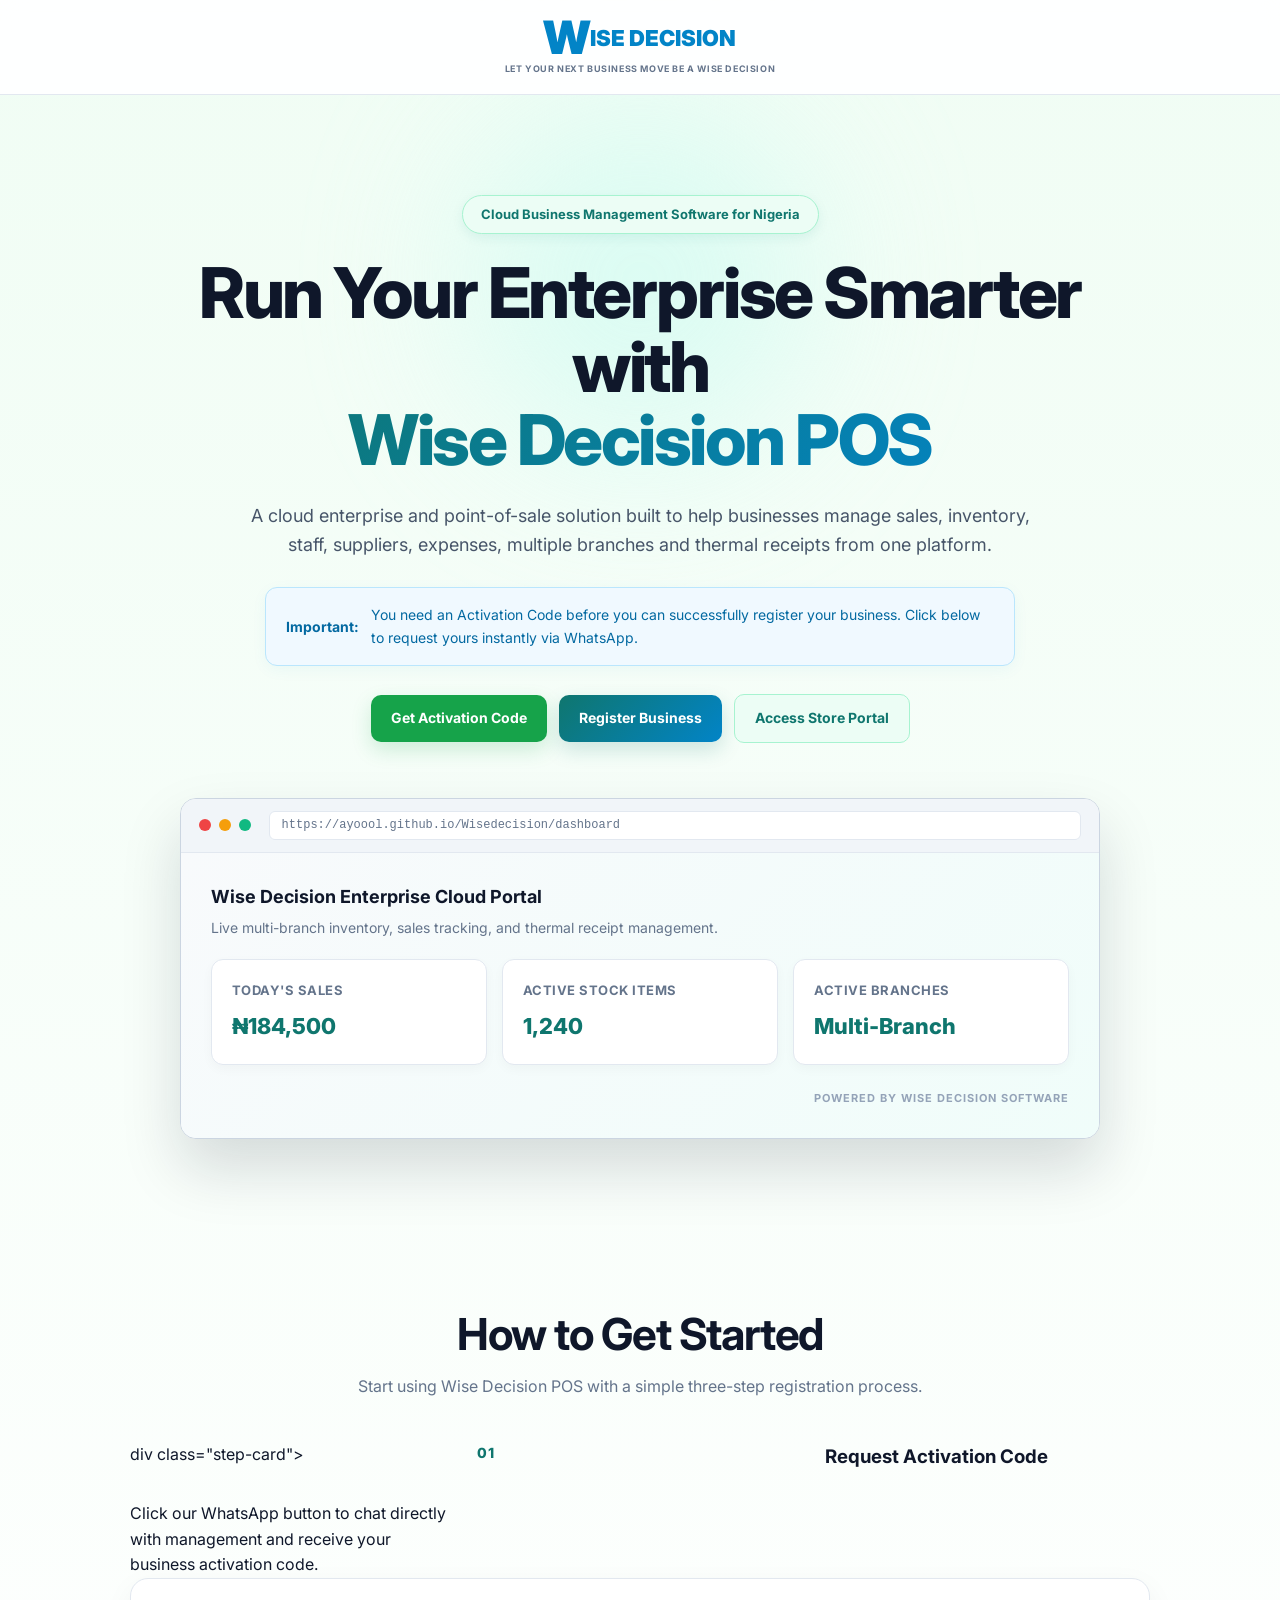
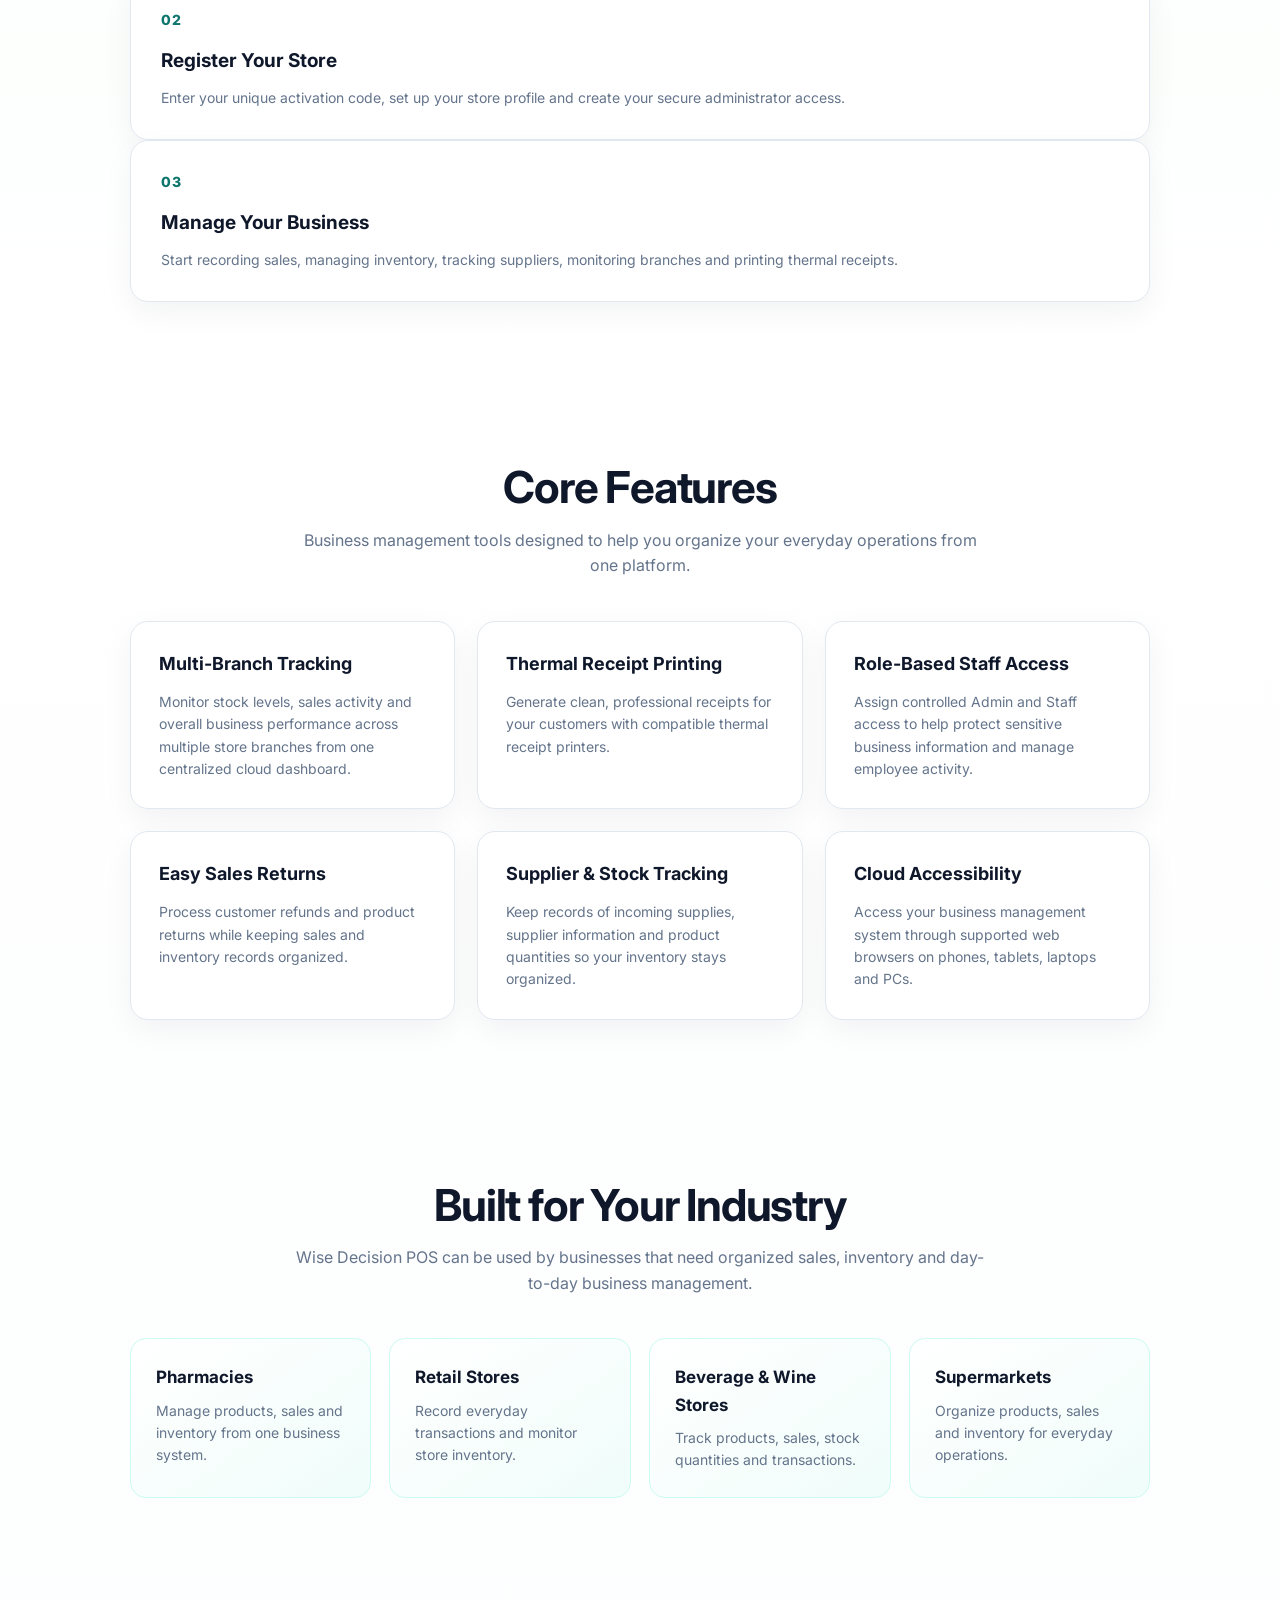
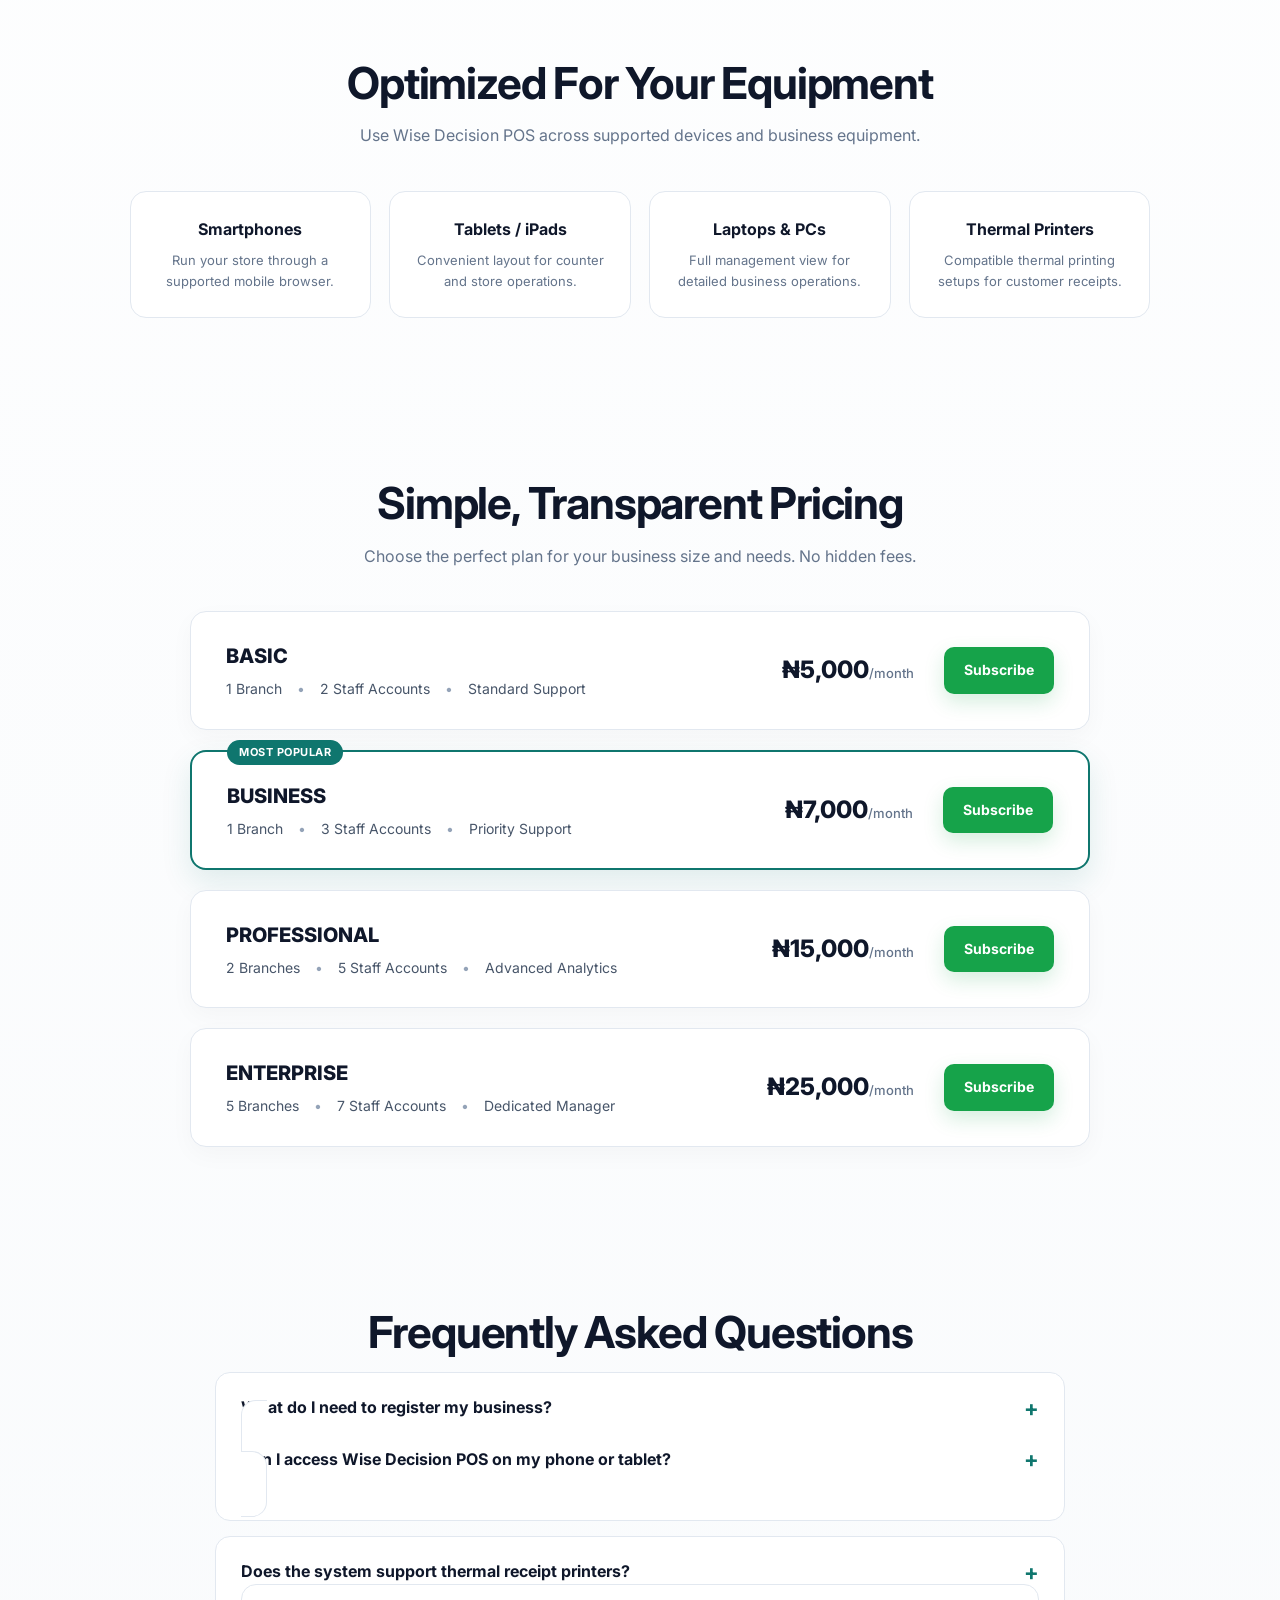
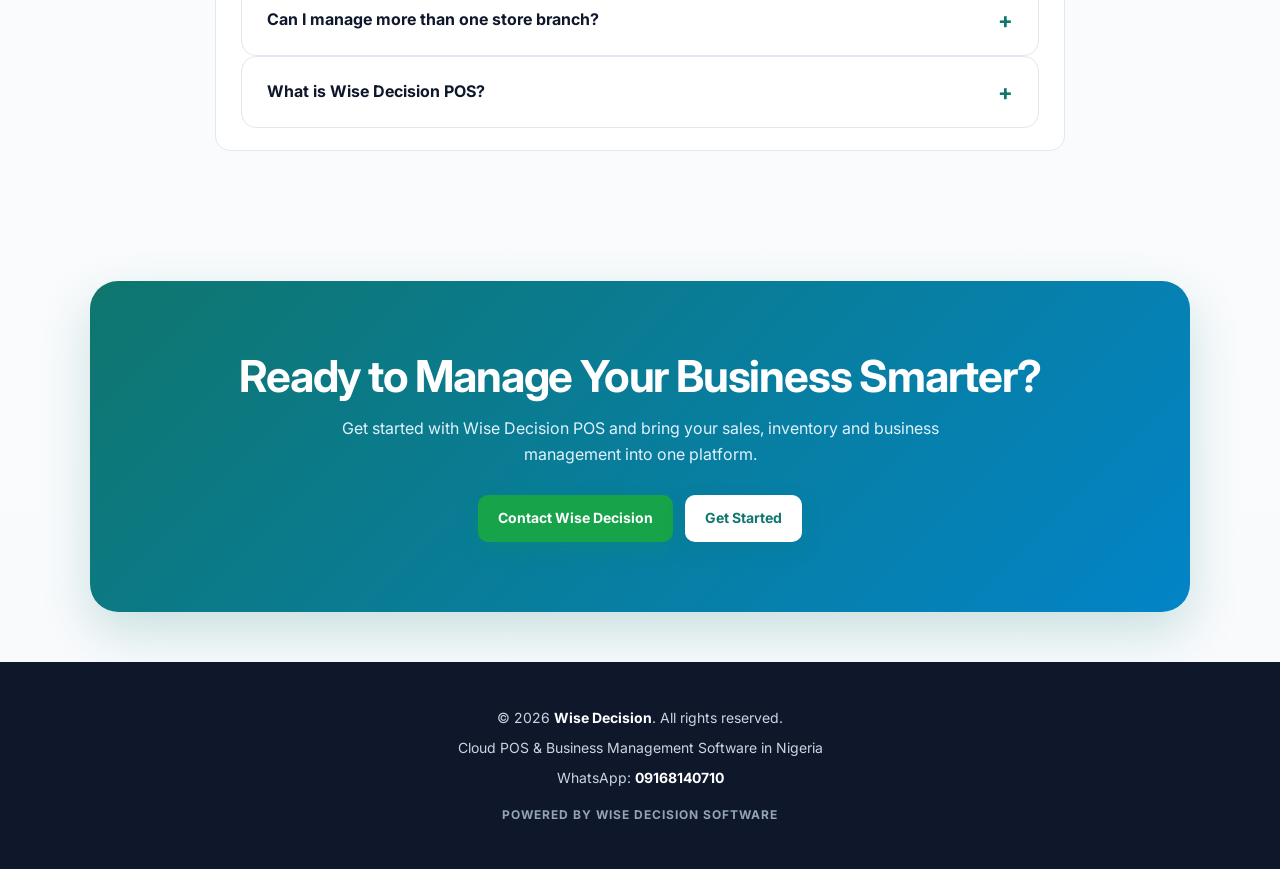
==== commit 9d58504f: "Remove founder details and update layout Removed author information and founder details from the HTM" ====
--- a/index.html
+++ b/index.html
@@ -5,7 +5,6 @@
     <meta name="viewport" content="width=device-width, initial-scale=1.0">
     <title>Wise Decision POS | Cloud POS & Business Management Software in Nigeria</title>
     <meta name="description" content="Wise Decision POS is a cloud-based point-of-sale and business management software for businesses in Nigeria. Manage sales, inventory, suppliers, staff, expenses, branches and thermal receipts from one platform.">
-    <meta name="author" content="EMMANUEL AYOOOLA FISUYI">
     <meta name="robots" content="index, follow">
     <link rel="canonical" href="https://ayoool.github.io/Wisedecision/">
 
@@ -31,11 +30,7 @@
             {
                 "@type": "Organization",
                 "name": "Wise Decision",
-                "url": "https://ayoool.github.io/Wisedecision/",
-                "founder": {
-                    "@type": "Person",
-                    "name": "Emmanuel Ayooola Fisuyi"
-                }
+                "url": "https://ayoool.github.io/Wisedecision/"
             },
             {
                 "@type": "SoftwareApplication",
@@ -43,17 +38,7 @@
                 "applicationCategory": "BusinessApplication",
                 "operatingSystem": "Web",
                 "url": "https://ayoool.github.io/Wisedecision/",
-                "description": "Cloud-based point-of-sale and business management software for businesses in Nigeria.",
-                "creator": {
-                    "@type": "Person",
-                    "name": "EMMANUEL AYOOOLA FISUYI"
-                }
-            },
-            {
-                "@type": "Person",
-                "name": "EMMANUEL AYOOOLA FISUYI",
-                "jobTitle": "Founder of Wise Decision",
-                "url": "https://ayoool.github.io/Wisedecision/"
+                "description": "Cloud-based point-of-sale and business management software for businesses in Nigeria."
             }
         ]
     }
@@ -88,7 +73,7 @@
             padding: 18px 7%;
             display: flex;
             align-items: center;
-            justify-content: space-between;
+            justify-content: center;
             gap: 20px;
             background: rgba(255,255,255,0.92);
             border-bottom: 1px solid #e2e8f0;
@@ -102,6 +87,7 @@
             display: flex;
             flex-direction: column;
             gap: 3px;
+            align-items: center;
         }
 
         /* === LOGO === */
@@ -141,12 +127,7 @@
             max-width: 360px;
             text-transform: uppercase;
             margin-top: 2px;
-        }
-
-        .nav-buttons {
-            display: flex;
-            align-items: center;
-            gap: 10px;
+            text-align: center;
         }
 
         /* BUTTONS */
@@ -392,6 +373,16 @@
             font-size: 22px;
             font-weight: 800;
             color: #0f766e;
+        }
+
+        .mockup-powered-by {
+            text-align: right;
+            margin-top: 25px;
+            font-size: 11px;
+            color: #94a3b8;
+            text-transform: uppercase;
+            letter-spacing: 1px;
+            font-weight: 700;
         }
 
         /* LOADING SPINNER OVERLAY */
@@ -765,45 +756,6 @@
             font-size: 14px;
         }
 
-        /* FOUNDER */
-        .founder-card {
-            max-width: 900px;
-            margin: auto;
-            padding: 40px;
-            background: linear-gradient(135deg, #f0fdfa, #eff6ff);
-            border: 1px solid #bae6fd;
-            border-radius: 22px;
-            box-shadow: 0 15px 40px rgba(15,23,42,0.06);
-            transition: transform 0.3s ease;
-        }
-
-        .founder-card:hover {
-            transform: translateY(-4px);
-        }
-
-        .founder-card h3 {
-            font-size: 27px;
-            margin-bottom: 20px;
-            color: #0f766e;
-        }
-
-        .founder-card p {
-            color: #475569;
-            margin-bottom: 15px;
-        }
-
-        .founder-card strong {
-            color: #0f172a;
-        }
-
-        .founder-card .tagline {
-            margin-top: 25px;
-            margin-bottom: 0;
-            font-size: 18px;
-            font-weight: 800;
-            color: #0f766e;
-        }
-
         /* FINAL CTA */
         .final-cta {
             max-width: 1100px;
@@ -858,6 +810,15 @@
             color: white;
         }
 
+        .footer-powered-by {
+            margin-top: 15px;
+            font-size: 12px;
+            font-weight: 700;
+            letter-spacing: 1px;
+            color: #94a3b8;
+            text-transform: uppercase;
+        }
+
         /* MOBILE */
         @media (max-width: 900px) {
             header {
@@ -900,14 +861,6 @@
                 font-size: 38px;
             }
 
-            .nav-buttons {
-                justify-content: center;
-            }
-
-            .ceo-tag {
-                max-width: none;
-            }
-
             .hero {
                 padding: 70px 5% 60px;
             }
@@ -976,10 +929,6 @@
             .final-cta-buttons a {
                 width: 100%;
                 max-width: 400px;
-            }
-
-            .founder-card {
-                padding: 28px 22px;
             }
 
             .final-cta {
@@ -1020,10 +969,6 @@
         <div class="ceo-tag">
             LET YOUR NEXT BUSINESS MOVE BE A WISE DECISION
         </div>
-    </div>
-    <div class="nav-buttons">
-        <a href="app.html" class="btn-login action-link">Login</a>
-        <a href="app.html?action=register" class="btn-register action-link">Get Started</a>
     </div>
 </header>
 
@@ -1078,10 +1023,13 @@
                     <h4>Active Stock Items</h4>
                     <div class="stat">1,240</div>
                 </div>
-                <div class="mockup-card">
+                <div class="mockup-card <">
                     <h4>Active Branches</h4>
                     <div class="stat">Multi-Branch</div>
                 </div>
+            </div>
+            <div class="mockup-powered-by">
+                POWERED BY WISE DECISION SOFTWARE
             </div>
         </div>
     </div>
@@ -1094,7 +1042,7 @@
         Start using Wise Decision POS with a simple three-step registration process.
     </p>
     <div class="steps-grid">
-        <div class="step-card">
+       div class="step-card">
             <div class="step-number">01</div>
             <h3>Request Activation Code</h3>
             <p>
@@ -1311,10 +1259,11 @@
         <div class="faq-item">
             <h4>What do I need to register my business?</h4>
             <div class="faq-answer">
-                <p>You will need an official Activation Code provided by Wise Decision management. Use the WhatsApp button on this page to request yours.</p>
-            </div>
-        </div>
-        <div class="faq-item">
+                <p>You will need an official Activation Code provided>
+ by Wise Decision management. Use the WhatsApp button        on this page to request yours.</p>
+ </            </div>
+        </div>
+        <divdiv class="faq-item">
             <h4>Can I access Wise Decision POS on my phone or tablet?</h4>
             <div class="faq-answer">
                 <p>Yes. Wise Decision POS is designed to work through supported web browsers on smartphones, tablets and desktop computers.</p>
@@ -1325,7 +1274,6 @@
             <div class="faq-answer">
                 <p>Yes. Wise Decision POS supports compatible thermal receipt printing setups.</p>
             </div>
-        </div>
         <div class="faq-item">
             <h4>Can I manage more than one store branch?</h4>
             <div class="faq-answer">
@@ -1338,39 +1286,6 @@
                 <p>Wise Decision POS is a cloud-based point-of-sale and business management system designed for businesses in Nigeria.</p>
             </div>
         </div>
-        <div class="faq-item">
-            <h4>Who founded Wise Decision?</h4>
-            <div class="faq-answer">
-                <p>Wise Decision was founded by <strong>Emmanuel Ayooola Fisuyi</strong>.</p>
-            </div>
-        </div>
-    </div>
-</section>
-
-<!-- FOUNDER -->
-<section>
-    <h2>About the Founder</h2>
-    <div class="founder-card">
-        <h3>EMMANUEL AYOOOLA FISUYI</h3>
-        <p>
-            <strong>EMMANUEL AYOOOLA FISUYI</strong> is the founder of
-            <strong>Wise Decision</strong>, a Nigerian software brand
-            focused on business management and point-of-sale solutions.
-        </p>
-        <p>
-            Through Wise Decision, he develops practical digital tools
-            designed to help businesses manage sales, inventory,
-            customers, expenses, suppliers, staff and day-to-day
-            business operations from one platform.
-        </p>
-        <p>
-            <strong>Wise Decision POS</strong> is designed for businesses
-            in Nigeria looking for a digital solution for managing
-            everyday sales and business operations.
-        </p>
-        <p class="tagline">
-            Let your next business move be a wise decision.
-        </p>
     </div>
 </section>
 
@@ -1403,6 +1318,9 @@
     </p>
     <p style="margin-top: 8px;">
         WhatsApp: <strong>09168140710</strong>
+    </p>
+    <p class="footer-powered-by">
+        POWERED BY WISE DECISION SOFTWARE
     </p>
 </footer>
 
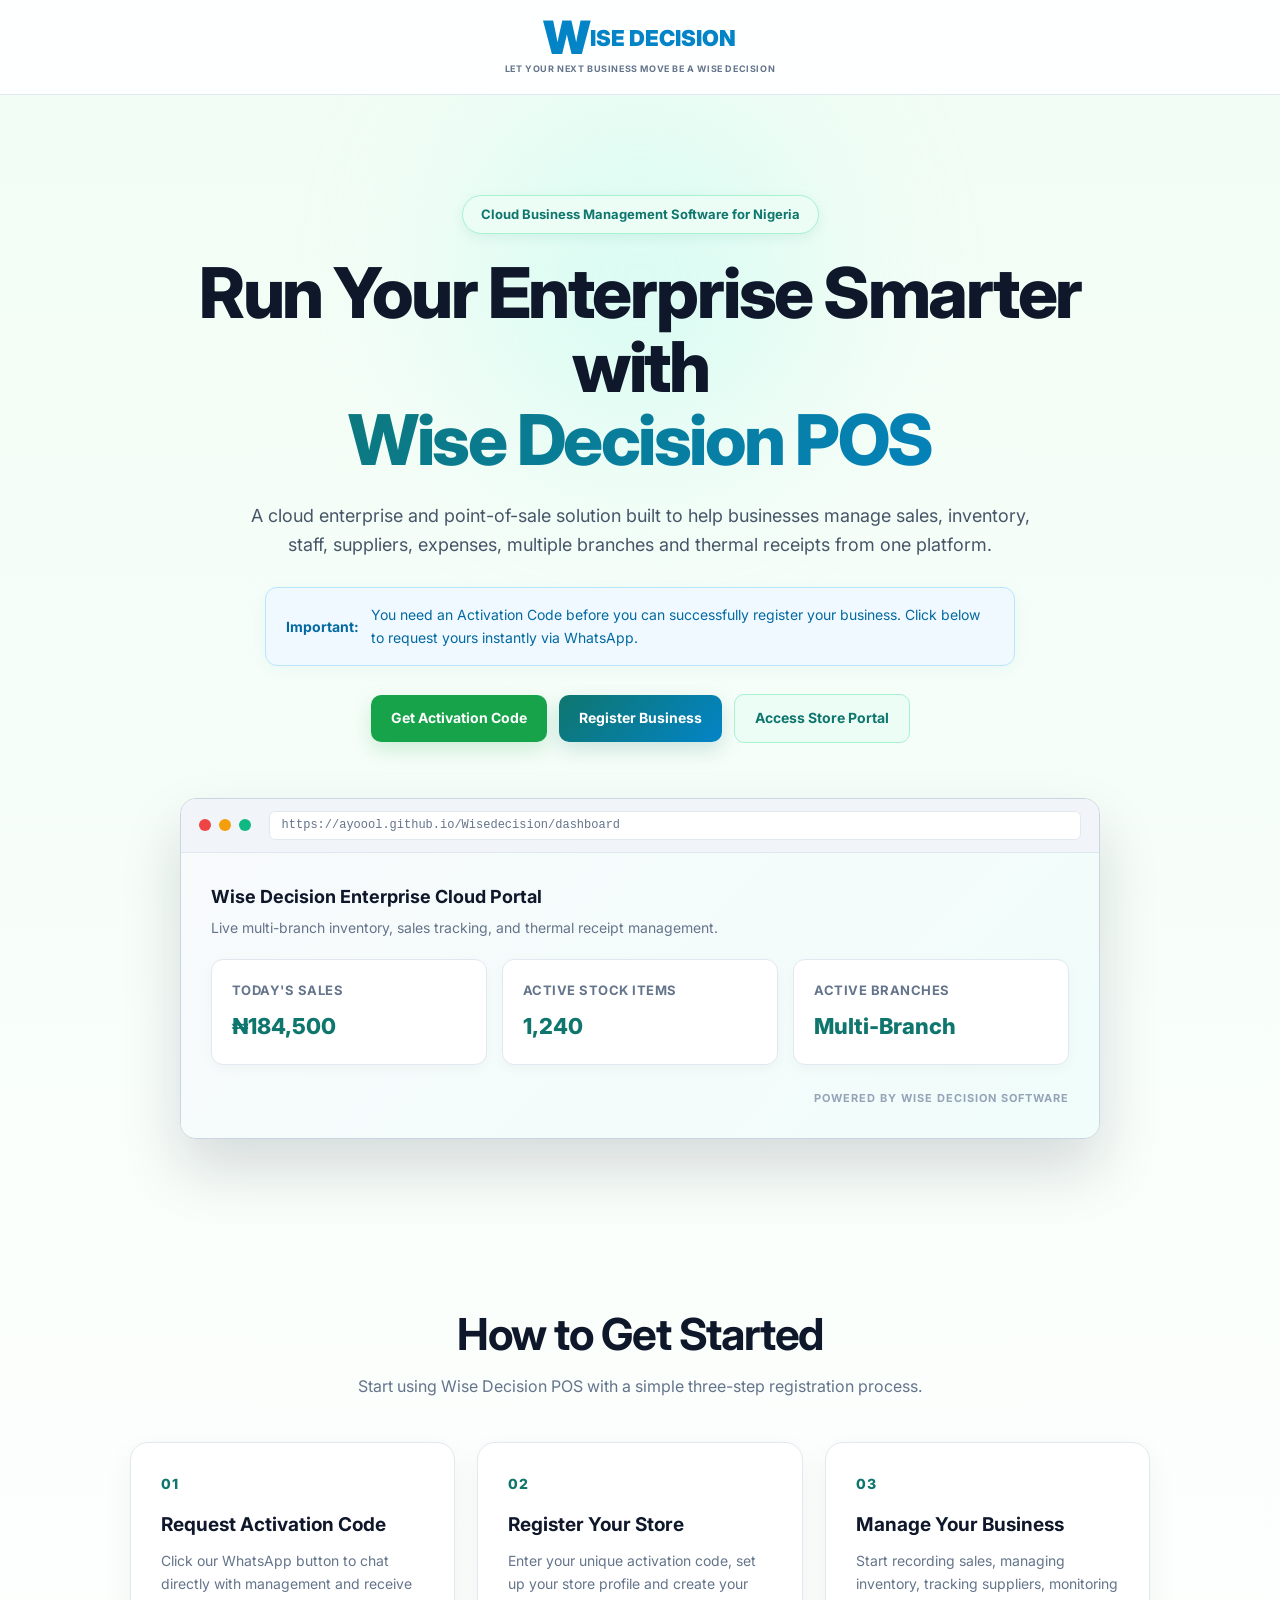
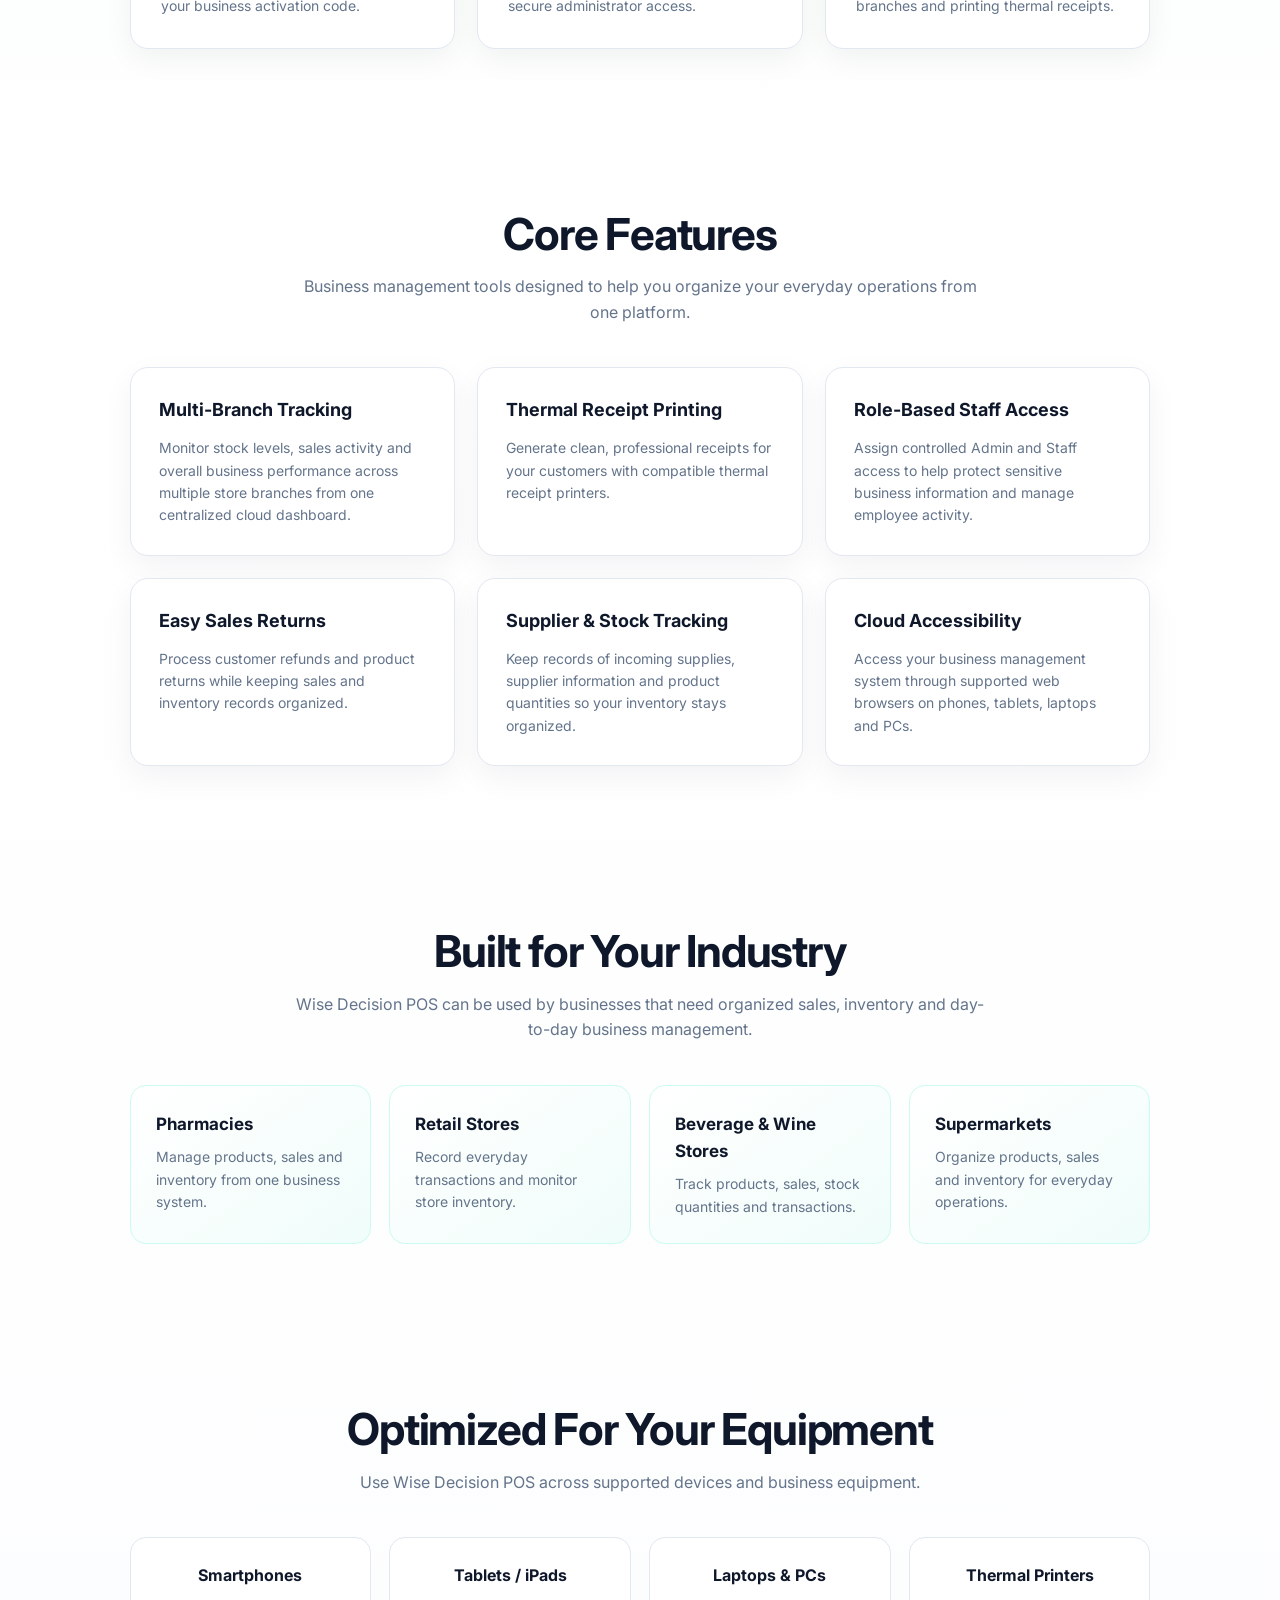
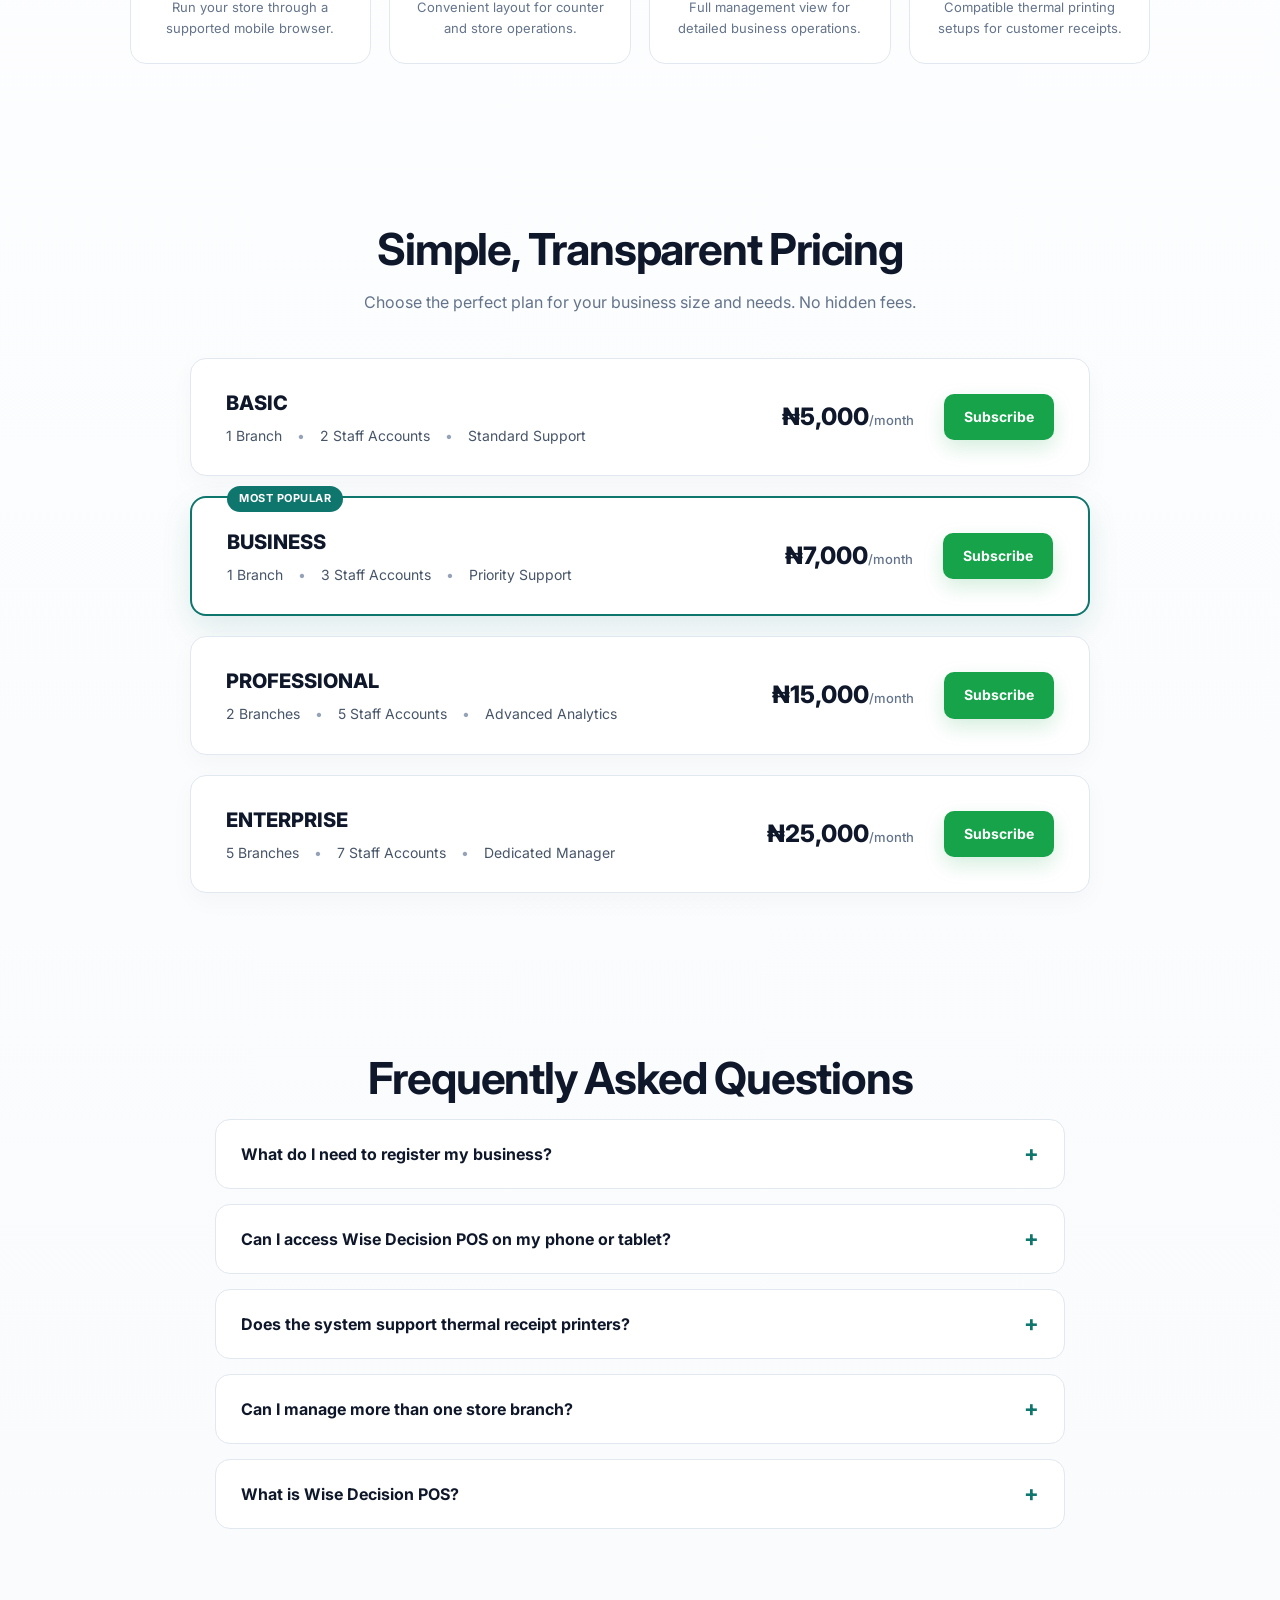
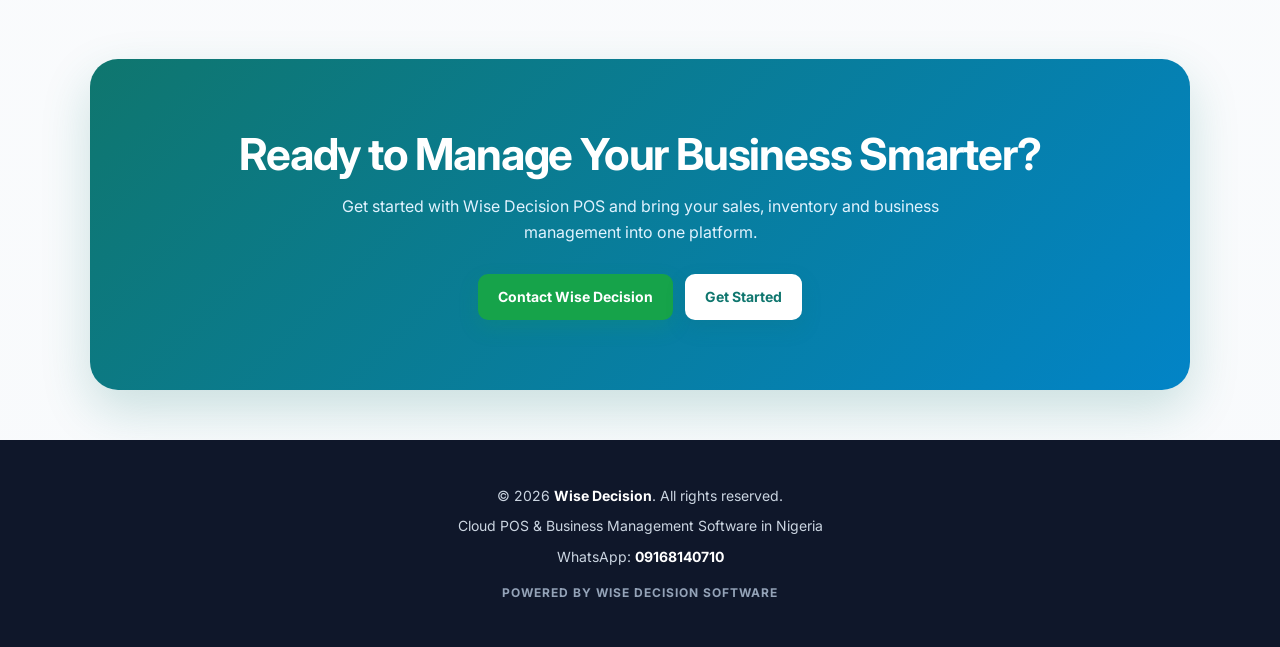
==== commit 78b0662a: "Improve mobile FAQ styles and HTML structure Adjusted FAQ styles for better mobile responsiveness an" ====
--- a/index.html
+++ b/index.html
@@ -691,12 +691,13 @@
             font-weight: 500;
         }
 
-        /* FAQ */
+        /* FAQ (FIXED FOR MOBILE) */
         .faq-container {
             max-width: 850px;
             margin: auto;
             display: grid;
             gap: 15px;
+            width: 100%;
         }
 
         .faq-item {
@@ -706,6 +707,8 @@
             padding: 22px 25px;
             cursor: pointer;
             transition: 0.25s ease;
+            width: 100%;
+            overflow: hidden;
         }
 
         .faq-item:hover {
@@ -723,8 +726,14 @@
             margin-bottom: 0;
             display: flex;
             justify-content: space-between;
-            align-items: center;
-            gap: 16px;
+            align-items: flex-start;
+            gap: 15px;
+            line-height: 1.5;
+        }
+
+        .faq-item h4 span {
+            flex: 1;
+            word-break: break-word;
         }
 
         .faq-item h4::after {
@@ -754,6 +763,7 @@
         .faq-answer p {
             color: #64748b;
             font-size: 14px;
+            line-height: 1.6;
         }
 
         /* FINAL CTA */
@@ -880,7 +890,7 @@
             }
 
             section:not(.hero):not(.final-cta) {
-                padding: 60px 5%;
+                padding: 60px 4%; /* Slightly reduced to give more room */
             }
 
             .steps-grid,
@@ -895,7 +905,7 @@
                 flex-direction: column;
                 align-items: flex-start;
                 gap: 20px;
-                padding: 25px;
+                padding: 25px 20px; /* Adjusted padding */
             }
 
             .pricing-features {
@@ -920,6 +930,20 @@
                 text-align: center;
             }
 
+            /* Mobile FAQ Adjustments */
+            .faq-item {
+                padding: 18px 15px; /* Less horizontal padding on phones */
+            }
+
+            .faq-item h4 {
+                font-size: 15px;
+                gap: 10px;
+            }
+
+            .faq-container {
+                gap: 10px;
+            }
+
             .hero-cta,
             .final-cta-buttons {
                 flex-direction: column;
@@ -932,7 +956,7 @@
             }
 
             .final-cta {
-                margin: 30px 5%;
+                margin: 30px 4%;
                 padding: 55px 6%;
                 border-radius: 22px;
             }
@@ -1023,7 +1047,7 @@
                     <h4>Active Stock Items</h4>
                     <div class="stat">1,240</div>
                 </div>
-                <div class="mockup-card <">
+                <div class="mockup-card">
                     <h4>Active Branches</h4>
                     <div class="stat">Multi-Branch</div>
                 </div>
@@ -1042,7 +1066,7 @@
         Start using Wise Decision POS with a simple three-step registration process.
     </p>
     <div class="steps-grid">
-       div class="step-card">
+        <div class="step-card">
             <div class="step-number">01</div>
             <h3>Request Activation Code</h3>
             <p>
@@ -1257,31 +1281,31 @@
     <h2>Frequently Asked Questions</h2>
     <div class="faq-container">
         <div class="faq-item">
-            <h4>What do I need to register my business?</h4>
+            <h4><span>What do I need to register my business?</span></h4>
             <div class="faq-answer">
-                <p>You will need an official Activation Code provided>
- by Wise Decision management. Use the WhatsApp button        on this page to request yours.</p>
- </            </div>
-        </div>
-        <divdiv class="faq-item">
-            <h4>Can I access Wise Decision POS on my phone or tablet?</h4>
+                <p>You will need an official Activation Code provided by Wise Decision management. Use the WhatsApp button on this page to request yours.</p>
+            </div>
+        </div>
+        <div class="faq-item">
+            <h4><span>Can I access Wise Decision POS on my phone or tablet?</span></h4>
             <div class="faq-answer">
                 <p>Yes. Wise Decision POS is designed to work through supported web browsers on smartphones, tablets and desktop computers.</p>
             </div>
         </div>
         <div class="faq-item">
-            <h4>Does the system support thermal receipt printers?</h4>
+            <h4><span>Does the system support thermal receipt printers?</span></h4>
             <div class="faq-answer">
                 <p>Yes. Wise Decision POS supports compatible thermal receipt printing setups.</p>
             </div>
+        </div>
         <div class="faq-item">
-            <h4>Can I manage more than one store branch?</h4>
+            <h4><span>Can I manage more than one store branch?</span></h4>
             <div class="faq-answer">
                 <p>Yes. Wise Decision POS includes multi-branch business management functionality for supported accounts.</p>
             </div>
         </div>
         <div class="faq-item">
-            <h4>What is Wise Decision POS?</h4>
+            <h4><span>What is Wise Decision POS?</span></h4>
             <div class="faq-answer">
                 <p>Wise Decision POS is a cloud-based point-of-sale and business management system designed for businesses in Nigeria.</p>
             </div>
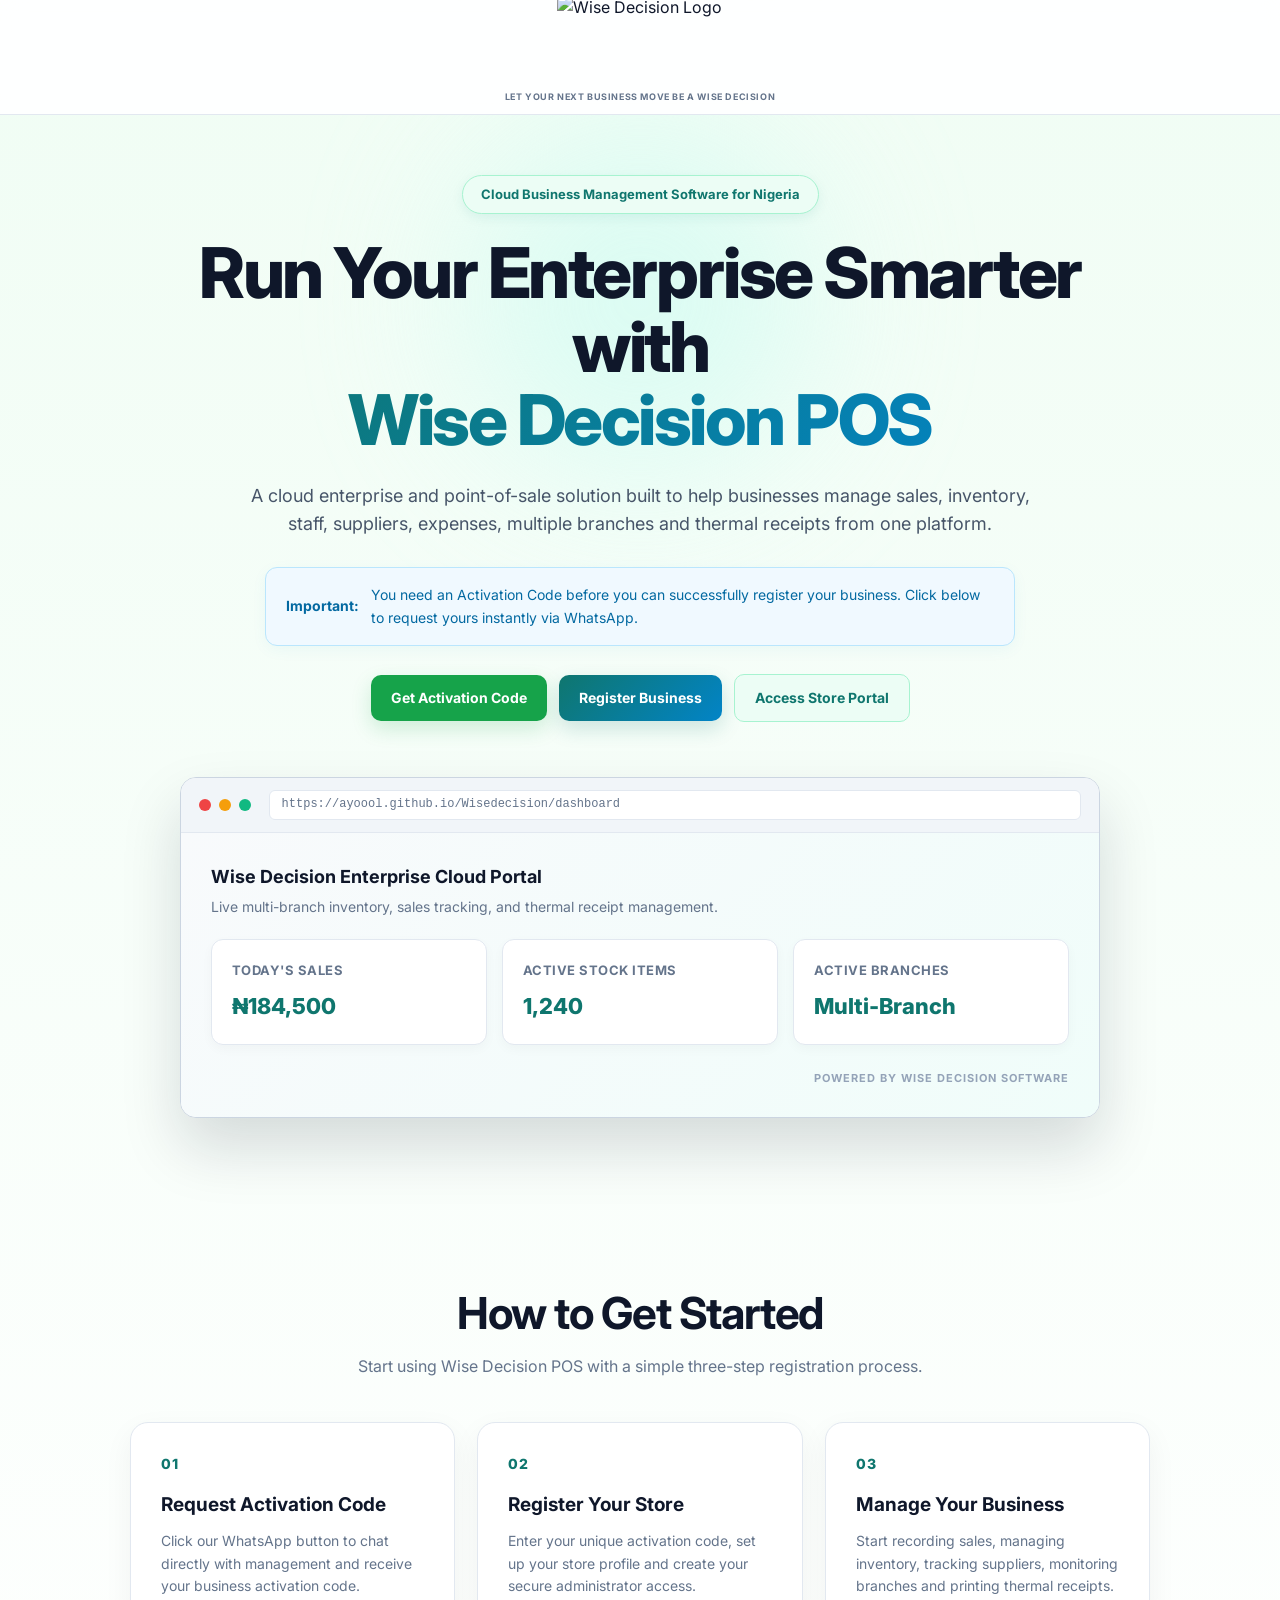
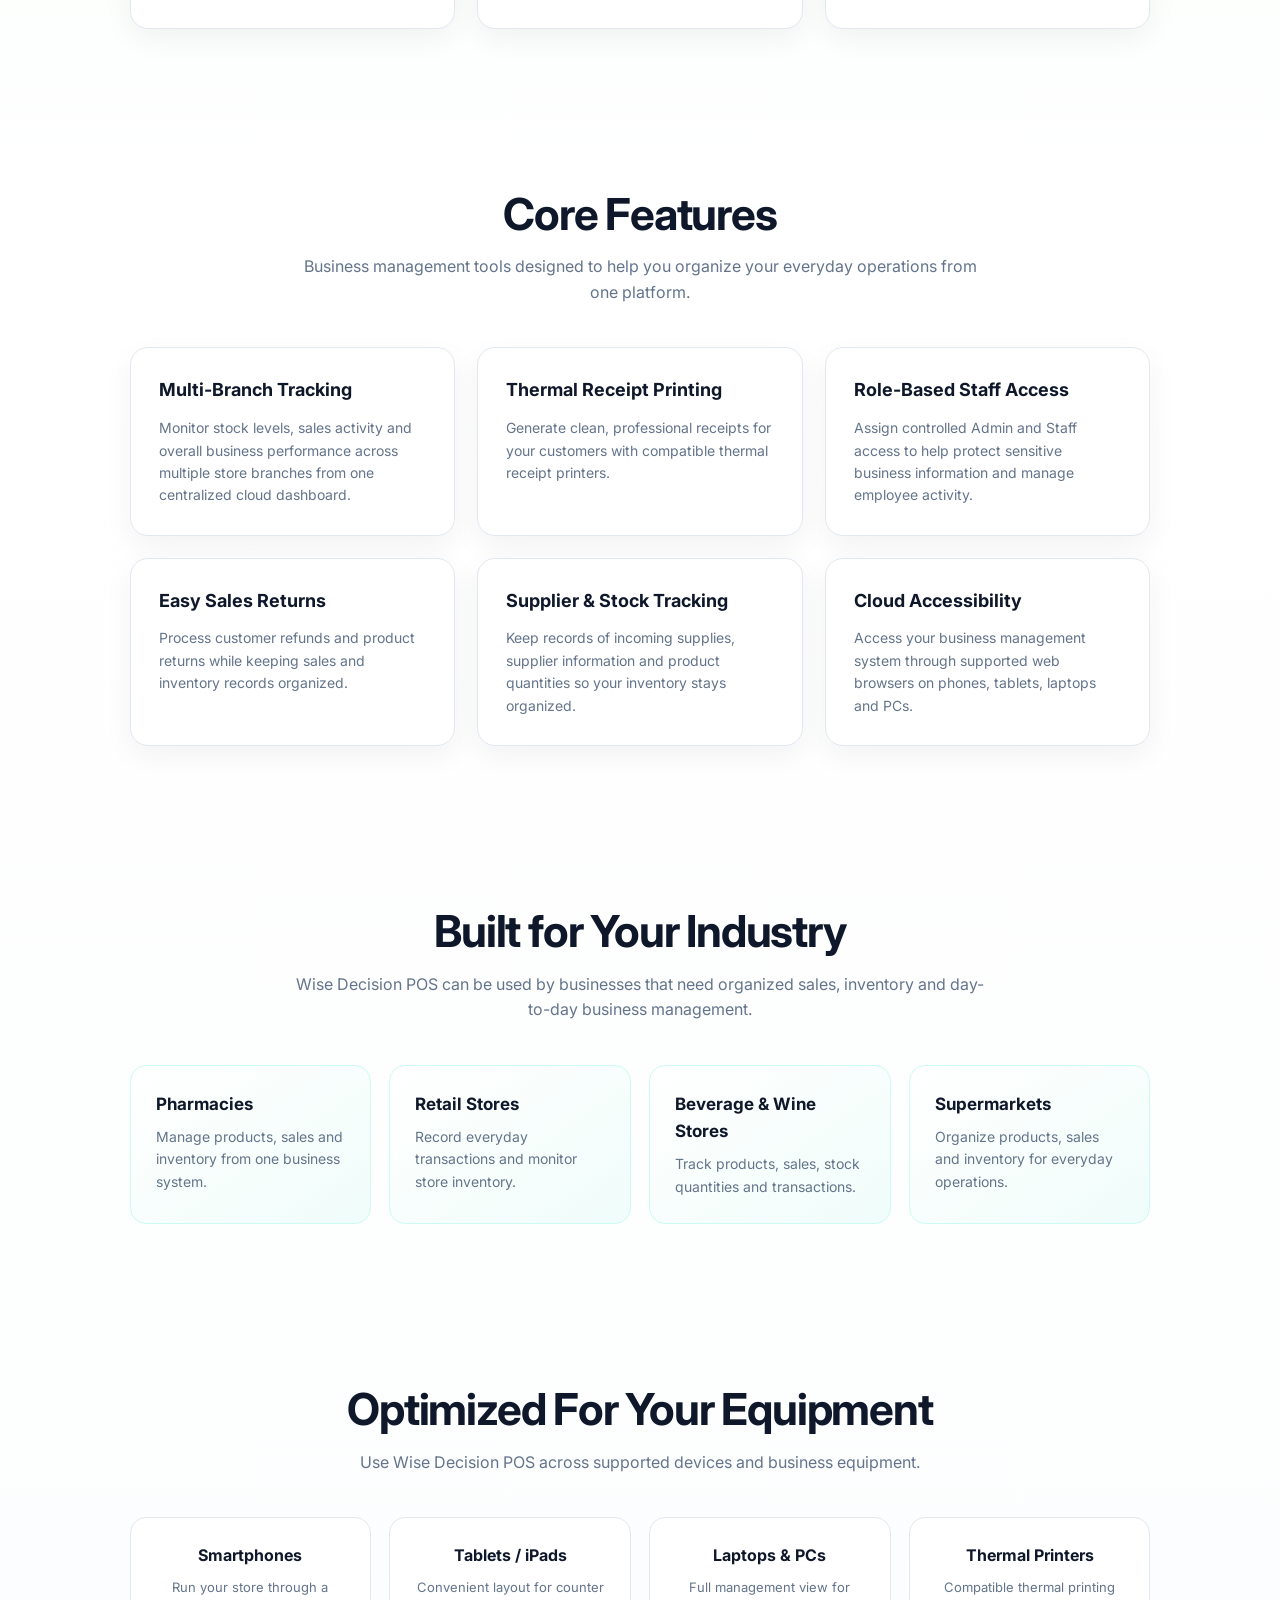
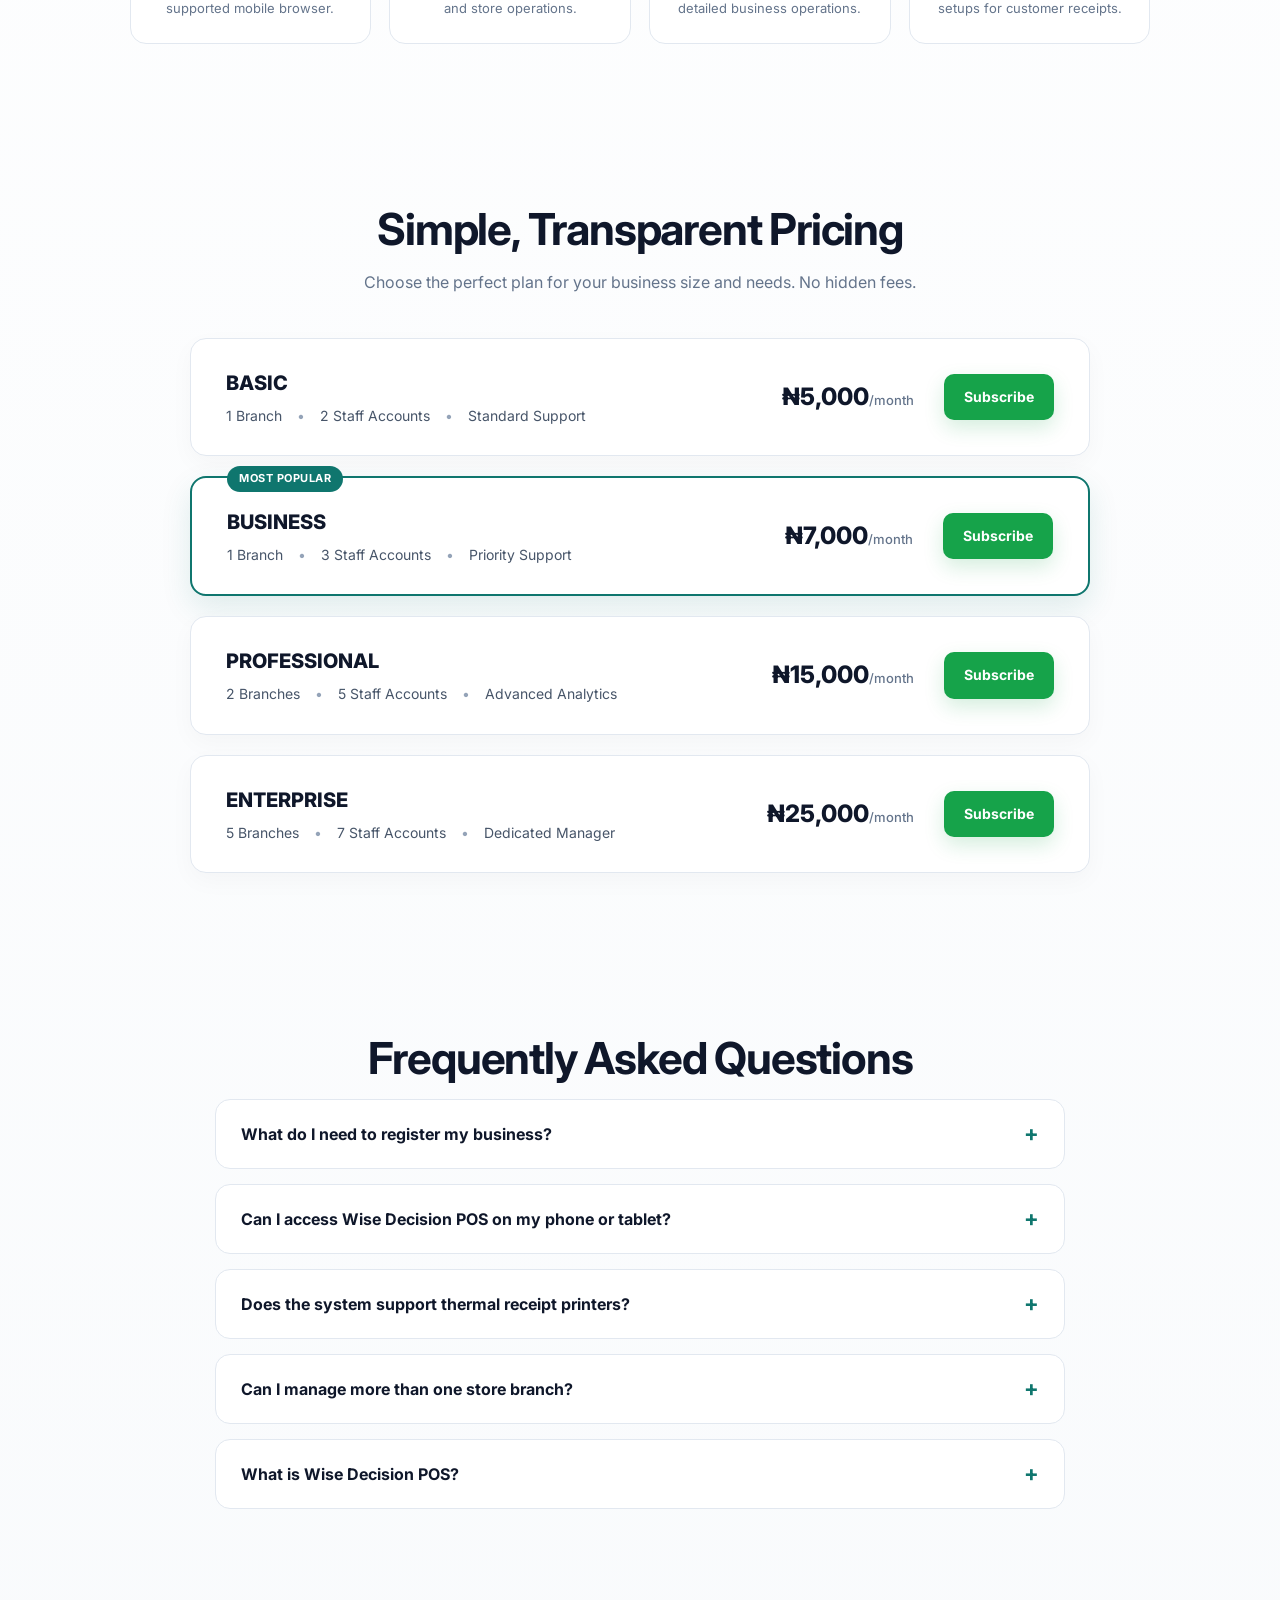
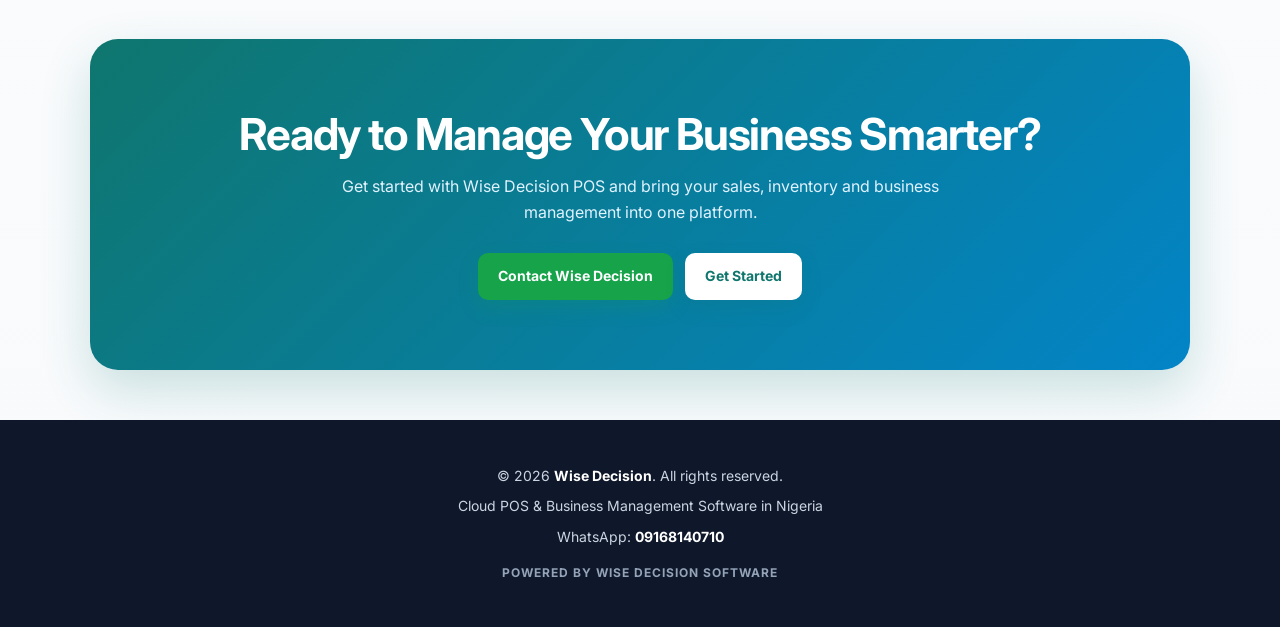
==== commit 62296aec: "Refactor header layout and logo implementation Adjusted padding and gap in header and logo sections " ====
--- a/index.html
+++ b/index.html
@@ -70,7 +70,7 @@
         /* HEADER */
         header {
             width: 100%;
-            padding: 18px 7%;
+            padding: 10px 7%;
             display: flex;
             align-items: center;
             justify-content: center;
@@ -86,37 +86,22 @@
         .logo-container {
             display: flex;
             flex-direction: column;
-            gap: 3px;
+            gap: 0; /* Reduced gap to bring tagline closer to logo */
             align-items: center;
         }
 
-        /* === LOGO === */
-        .logo {
-            font-size: 22px;
-            font-weight: 900;
-            letter-spacing: 0;
-            color: #0284c7;
-            display: flex;
-            align-items: center;
-            gap: 0;
-            line-height: 1;
-            white-space: nowrap;
-        }
-
-        .big-w {
-            font-size: 46px;
-            font-weight: 900;
-            display: inline-block;
+        /* === IMAGE LOGO SPECIFICALLY TUNED FOR YOUR SQUARE IMAGE === */
+        .site-logo {
+            height: 110px; /* Larger height to compensate for the white space in the image */
+            width: auto;
+            object-fit: contain;
+            margin: -15px 0; /* Pulls the image up and down to crop out dead white space */
+            mix-blend-mode: multiply; /* Makes the white background blend perfectly with the header */
             transition: transform 0.3s ease;
-            line-height: 0.85;
-            letter-spacing: -1px;
-            margin-right: 0;
-            background: none;
-            color: inherit;
-        }
-
-        .logo:hover .big-w {
-            transform: scale(1.12) rotate(-4deg);
+        }
+
+        .site-logo:hover {
+            transform: scale(1.05);
         }
 
         .ceo-tag {
@@ -126,7 +111,7 @@
             color: #64748b;
             max-width: 360px;
             text-transform: uppercase;
-            margin-top: 2px;
+            margin-top: 0;
             text-align: center;
         }
 
@@ -186,7 +171,7 @@
         /* HERO */
         .hero {
             text-align: center;
-            padding: 100px 7% 90px;
+            padding: 60px 7% 90px;
             max-width: 1100px;
             margin: auto;
             position: relative;
@@ -856,23 +841,20 @@
                 flex-direction: column;
                 align-items: stretch;
                 text-align: center;
+                padding: 10px 5%;
             }
 
             .logo-container {
                 align-items: center;
             }
 
-            .logo {
-                font-size: 19px;
-                justify-content: center;
-            }
-
-            .big-w {
-                font-size: 38px;
+            .site-logo {
+                height: 90px; /* Slightly smaller on mobile */
+                margin: -10px 0;
             }
 
             .hero {
-                padding: 70px 5% 60px;
+                padding: 40px 5% 60px;
             }
 
             .hero h1 {
@@ -890,7 +872,7 @@
             }
 
             section:not(.hero):not(.final-cta) {
-                padding: 60px 4%; /* Slightly reduced to give more room */
+                padding: 60px 4%;
             }
 
             .steps-grid,
@@ -905,7 +887,7 @@
                 flex-direction: column;
                 align-items: flex-start;
                 gap: 20px;
-                padding: 25px 20px; /* Adjusted padding */
+                padding: 25px 20px;
             }
 
             .pricing-features {
@@ -932,7 +914,7 @@
 
             /* Mobile FAQ Adjustments */
             .faq-item {
-                padding: 18px 15px; /* Less horizontal padding on phones */
+                padding: 18px 15px;
             }
 
             .faq-item h4 {
@@ -987,9 +969,8 @@
 <!-- HEADER -->
 <header>
     <div class="logo-container">
-        <div class="logo">
-            <span class="big-w">W</span>ISE DECISION
-        </div>
+        <!-- YOUR LOGO IMAGE -->
+        <img src="logo.png" alt="Wise Decision Logo" class="site-logo">
         <div class="ceo-tag">
             LET YOUR NEXT BUSINESS MOVE BE A WISE DECISION
         </div>
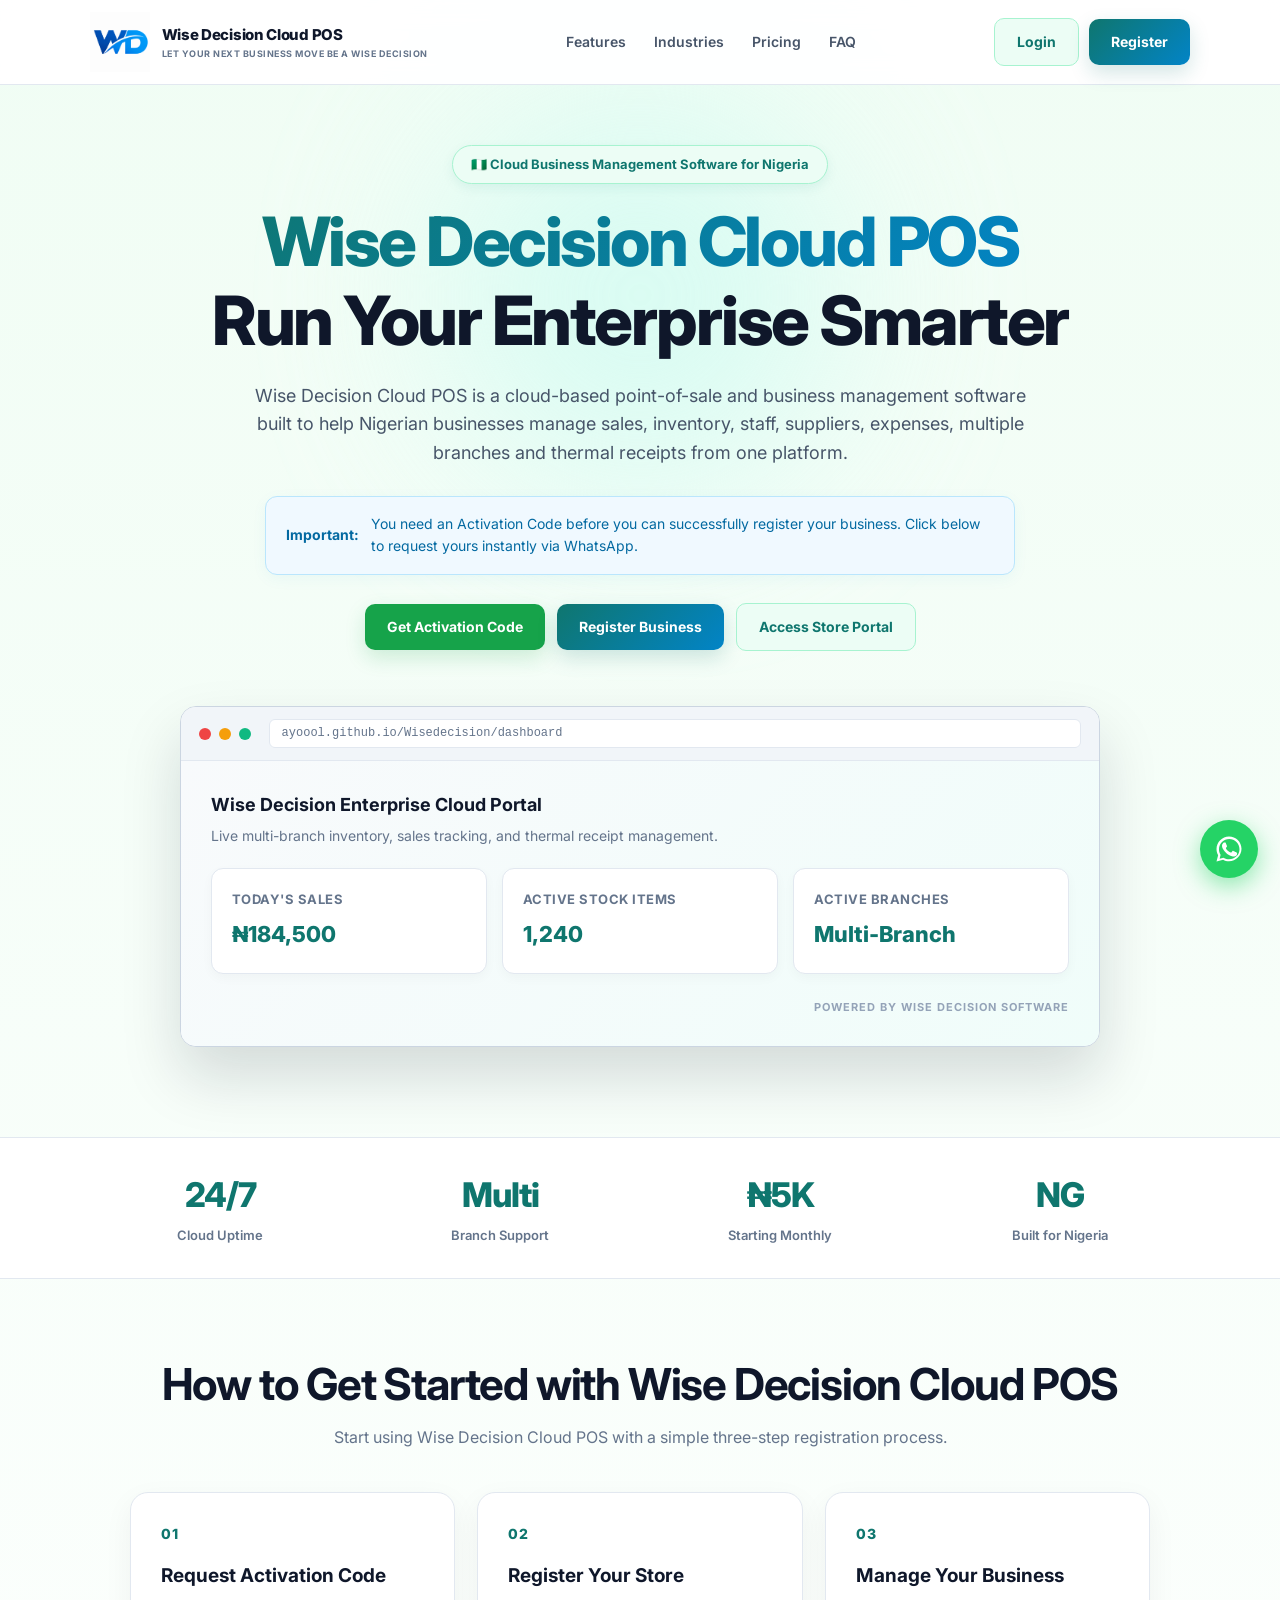
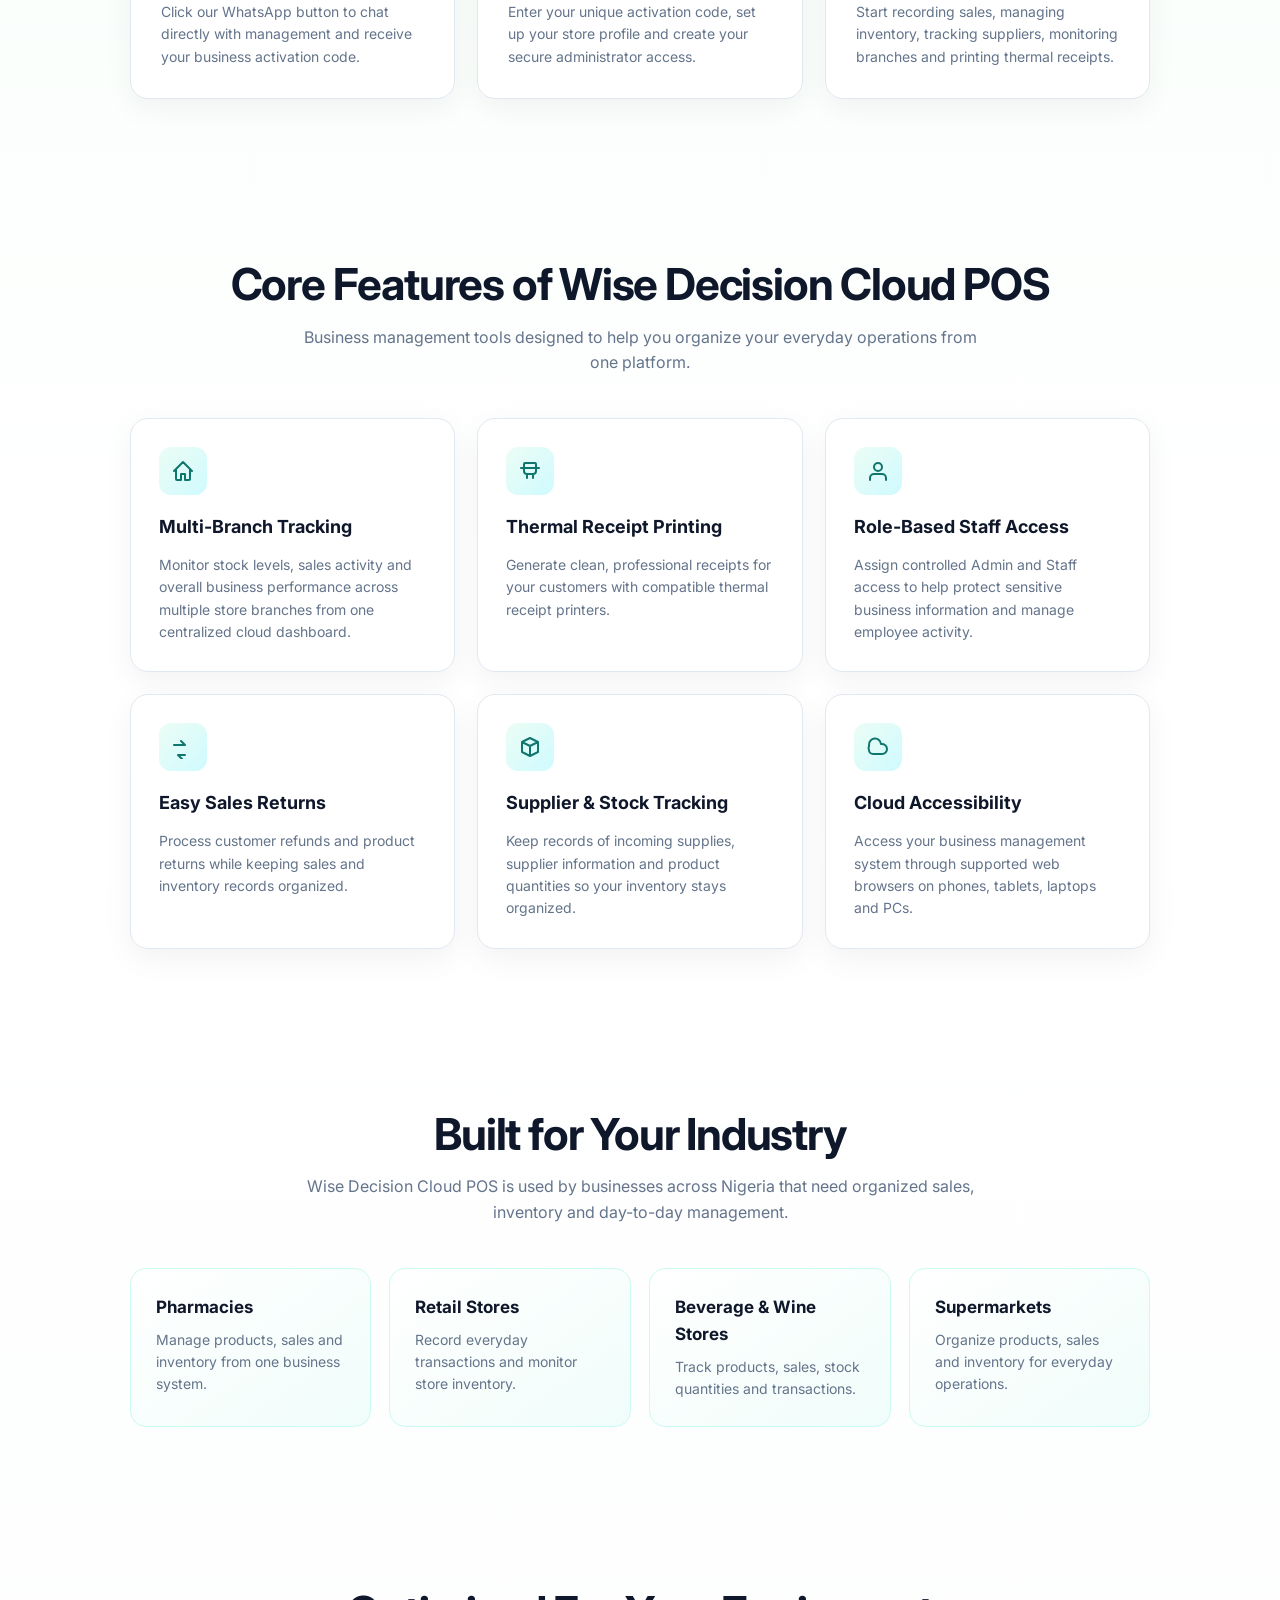
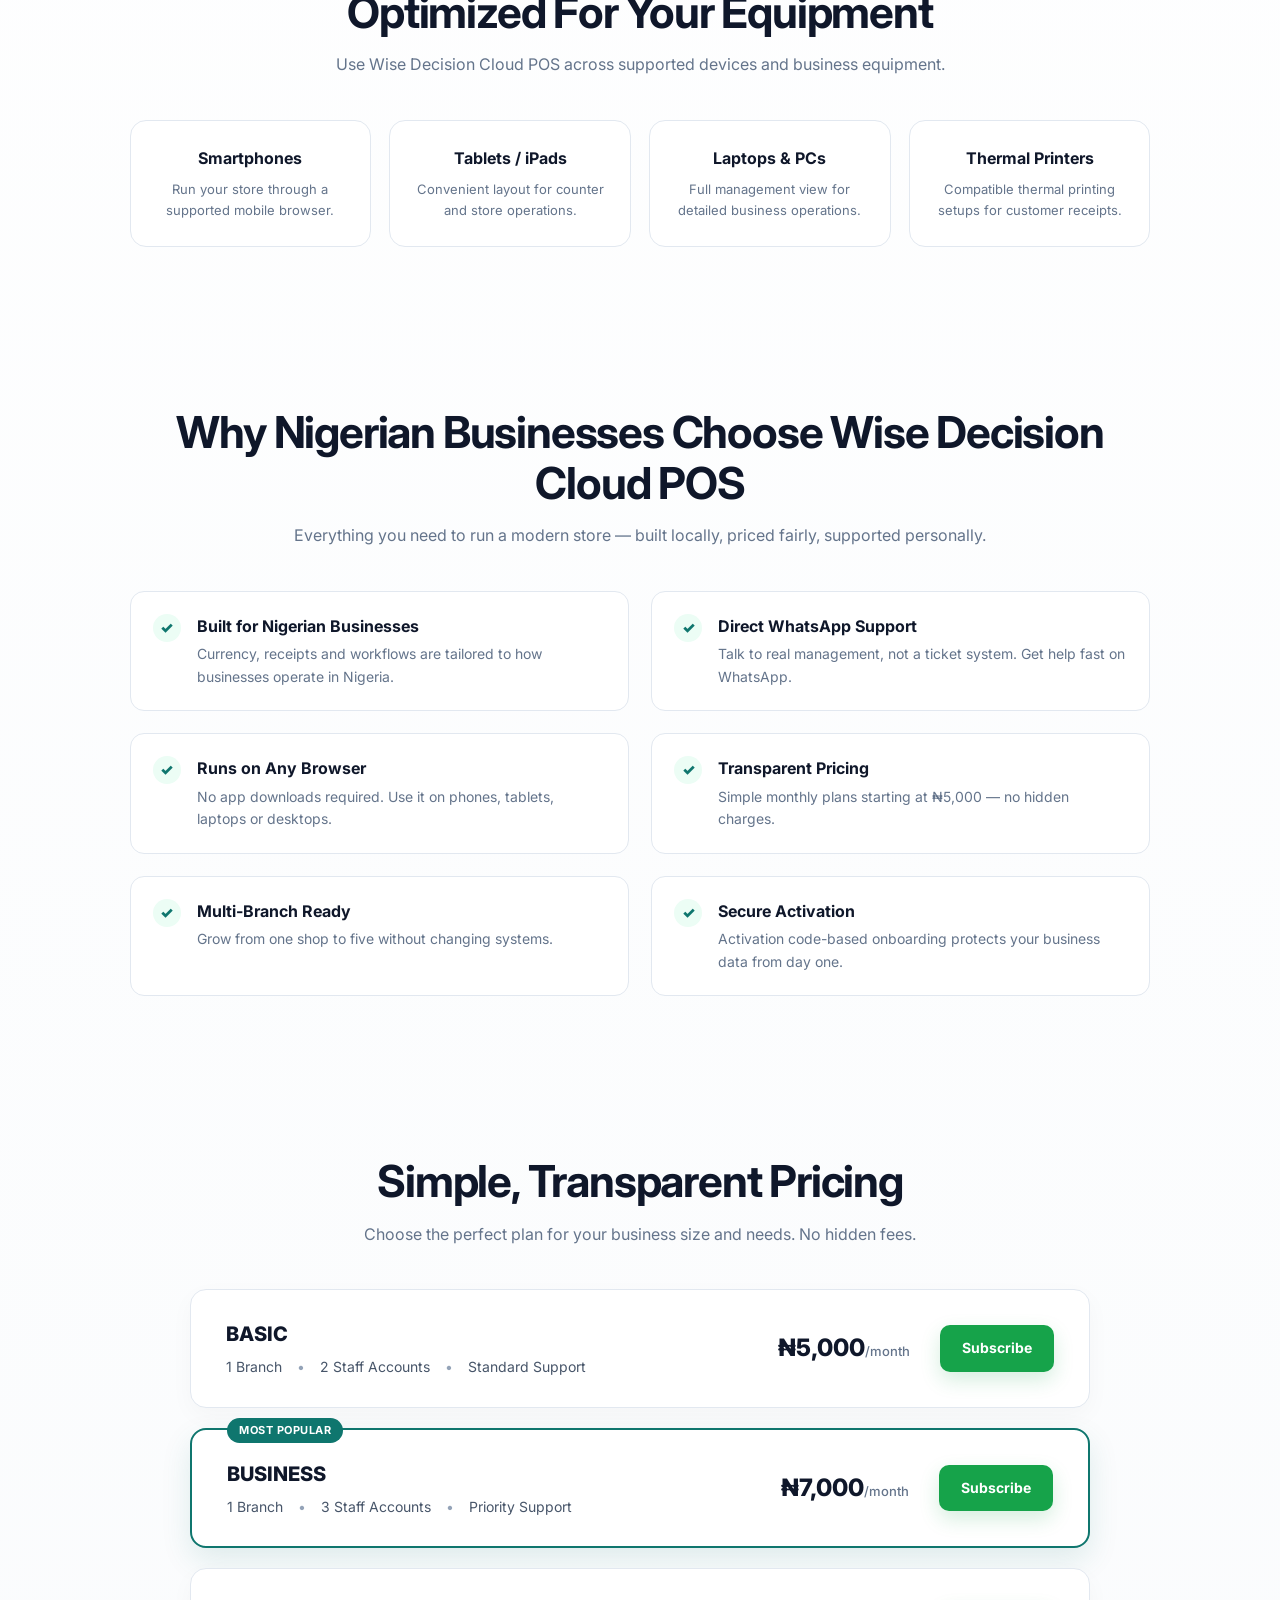
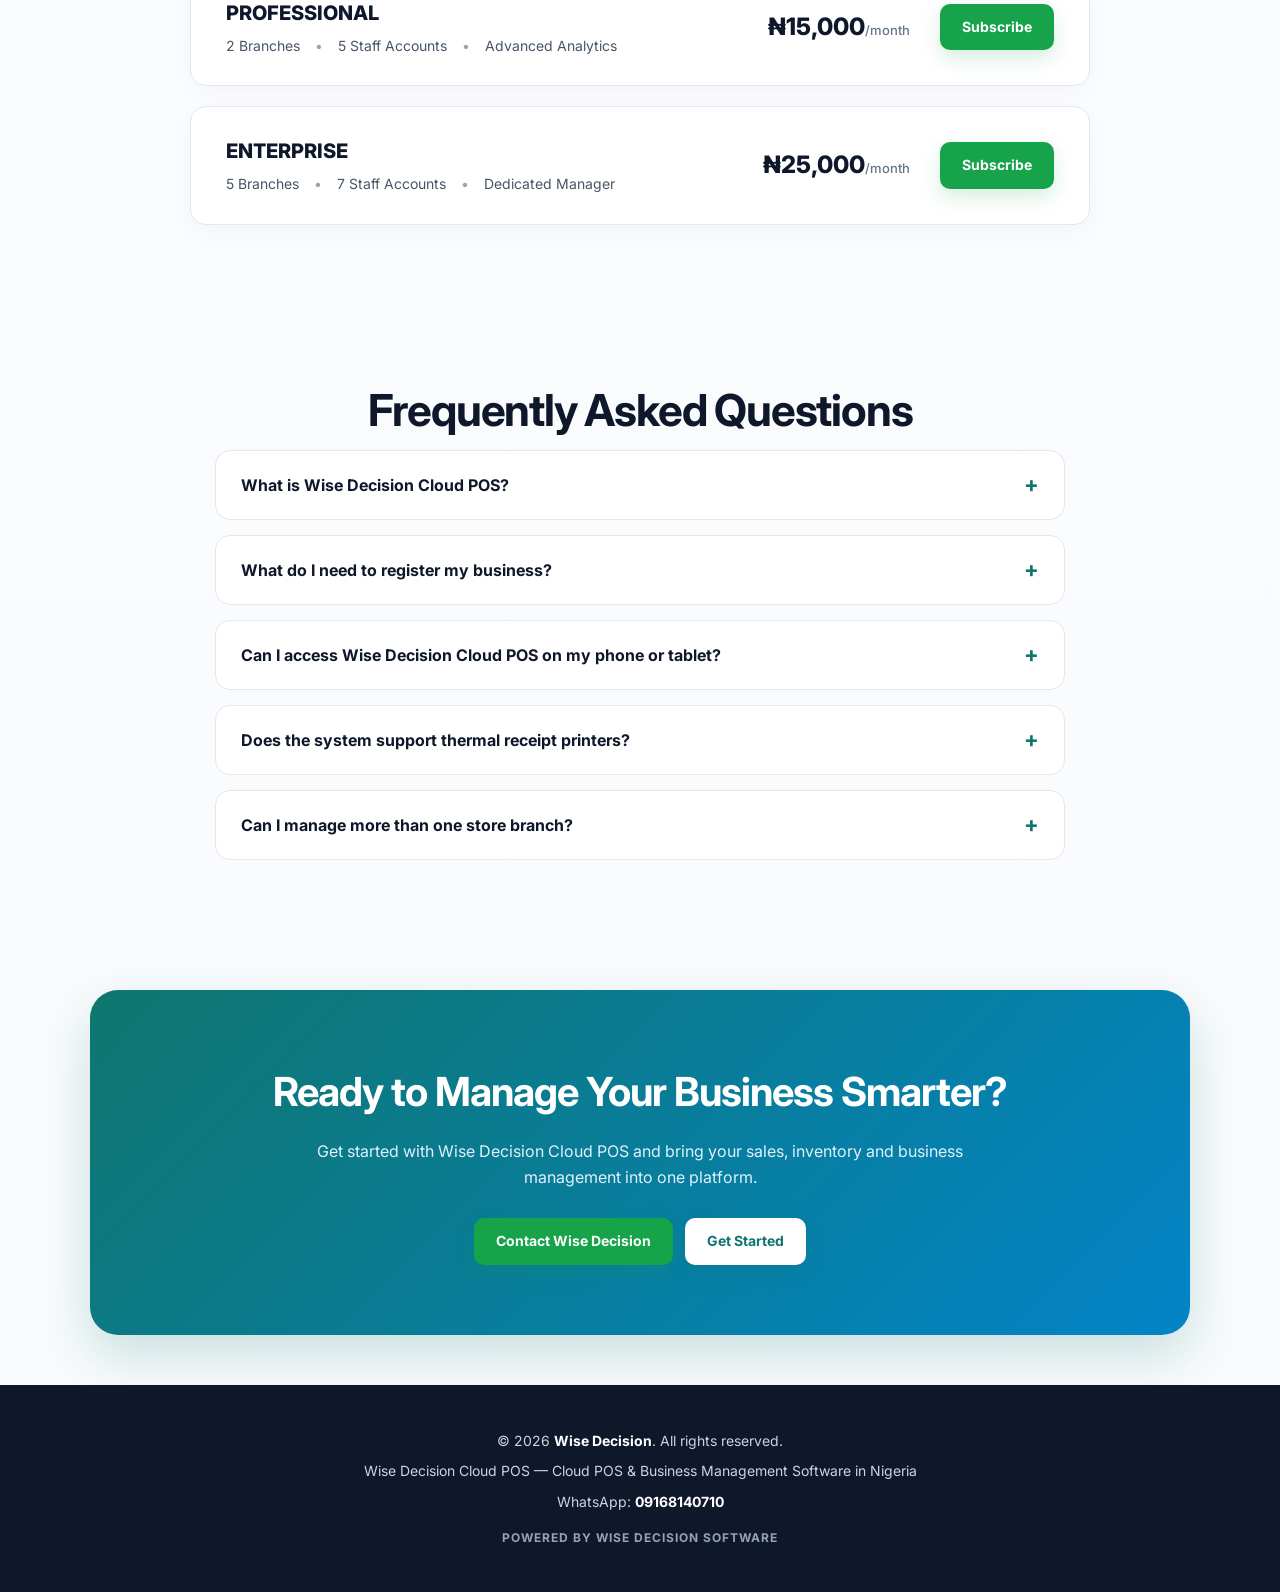
==== commit c46b8957: "Update print statement from 'Hello' to 'Goodbye'" ====
--- a/index.html
+++ b/index.html
@@ -3,58 +3,125 @@
 <head>
     <meta charset="UTF-8">
     <meta name="viewport" content="width=device-width, initial-scale=1.0">
-    <title>Wise Decision POS | Cloud POS & Business Management Software in Nigeria</title>
-    <meta name="description" content="Wise Decision POS is a cloud-based point-of-sale and business management software for businesses in Nigeria. Manage sales, inventory, suppliers, staff, expenses, branches and thermal receipts from one platform.">
-    <meta name="robots" content="index, follow">
+
+    <!-- === PRIMARY SEO (keyword-first for fast ranking) === -->
+    <title>Wise Decision Cloud POS | #1 Cloud POS & Business Management Software in Nigeria</title>
+    <meta name="description" content="Wise Decision Cloud POS is Nigeria's cloud-based point-of-sale and business management software. Manage sales, inventory, staff, suppliers, expenses, multi-branch operations and thermal receipts from one platform.">
+    <meta name="keywords" content="Wise Decision Cloud POS, Wise Decision POS, cloud POS Nigeria, point of sale software Nigeria, business management software Nigeria, POS system Lagos, inventory software Nigeria">
+    <meta name="author" content="Wise Decision">
+    <meta name="robots" content="index, follow, max-image-preview:large, max-snippet:-1, max-video-preview:-1">
     <link rel="canonical" href="https://ayoool.github.io/Wisedecision/">
 
-    <!-- Open Graph -->
-    <meta property="og:title" content="Wise Decision POS | Business Management Software in Nigeria">
-    <meta property="og:description" content="Manage sales, inventory, suppliers, staff, expenses and branches with Wise Decision POS.">
+    <!-- === FAST INDEXING SIGNALS === -->
+    <meta name="google-site-verification" content="REPLACE_WITH_YOUR_GSC_CODE">
+    <meta name="msvalidate.01" content="REPLACE_WITH_BING_CODE">
+    <link rel="sitemap" type="application/xml" title="Sitemap" href="https://ayoool.github.io/Wisedecision/sitemap.xml">
+
+    <!-- === GEO TARGETING (Nigeria) === -->
+    <meta name="geo.region" content="NG">
+    <meta name="geo.placename" content="Nigeria">
+    <meta name="language" content="English">
+    <meta name="revisit-after" content="3 days">
+
+    <!-- === OPEN GRAPH === -->
+    <meta property="og:title" content="Wise Decision Cloud POS | Business Management Software in Nigeria">
+    <meta property="og:description" content="Manage sales, inventory, suppliers, staff, expenses and multiple branches with Wise Decision Cloud POS. Trusted by businesses across Nigeria.">
     <meta property="og:type" content="website">
     <meta property="og:url" content="https://ayoool.github.io/Wisedecision/">
     <meta property="og:image" content="https://ayoool.github.io/Wisedecision/login-bg.jpg">
-    <meta property="og:site_name" content="Wise Decision">
+    <meta property="og:image:alt" content="Wise Decision Cloud POS dashboard">
+    <meta property="og:site_name" content="Wise Decision Cloud POS">
+    <meta property="og:locale" content="en_NG">
+
+    <!-- === TWITTER CARD === -->
+    <meta name="twitter:card" content="summary_large_image">
+    <meta name="twitter:title" content="Wise Decision Cloud POS | Cloud POS Software Nigeria">
+    <meta name="twitter:description" content="Cloud POS & business management software built for Nigerian businesses. Sales, inventory, staff, branches & receipts in one platform.">
+    <meta name="twitter:image" content="https://ayoool.github.io/Wisedecision/login-bg.jpg">
+
     <meta name="theme-color" content="#0f766e">
 
-    <!-- Google Font -->
+    <!-- === PERFORMANCE === -->
     <link rel="preconnect" href="https://fonts.googleapis.com">
     <link rel="preconnect" href="https://fonts.gstatic.com" crossorigin>
+    <link rel="preload" as="image" href="logo.png">
     <link href="https://fonts.googleapis.com/css2?family=Inter:wght@400;500;600;700;800;900&display=swap" rel="stylesheet">
 
-    <!-- STRUCTURED DATA -->
+    <!-- === RICH STRUCTURED DATA (helps Google show rich snippets fast) === -->
     <script type="application/ld+json">
     {
         "@context": "https://schema.org",
         "@graph": [
             {
+                "@type": "WebSite",
+                "@id": "https://ayoool.github.io/Wisedecision/#website",
+                "url": "https://ayoool.github.io/Wisedecision/",
+                "name": "Wise Decision Cloud POS",
+                "alternateName": ["Wise Decision POS", "WiseDecision POS", "Wise Decision Cloud Point of Sale"],
+                "description": "Cloud-based point-of-sale and business management software for Nigerian businesses.",
+                "inLanguage": "en-NG",
+                "publisher": { "@id": "https://ayoool.github.io/Wisedecision/#organization" }
+            },
+            {
                 "@type": "Organization",
+                "@id": "https://ayoool.github.io/Wisedecision/#organization",
                 "name": "Wise Decision",
-                "url": "https://ayoool.github.io/Wisedecision/"
+                "alternateName": "Wise Decision Cloud POS",
+                "url": "https://ayoool.github.io/Wisedecision/",
+                "logo": {
+                    "@type": "ImageObject",
+                    "url": "https://ayoool.github.io/Wisedecision/logo.png",
+                    "caption": "Wise Decision Cloud POS logo"
+                },
+                "contactPoint": {
+                    "@type": "ContactPoint",
+                    "telephone": "+2349168140710",
+                    "contactType": "sales",
+                    "areaServed": "NG",
+                    "availableLanguage": ["English"]
+                }
             },
             {
                 "@type": "SoftwareApplication",
-                "name": "Wise Decision POS",
+                "name": "Wise Decision Cloud POS",
+                "alternateName": ["Wise Decision POS", "WiseDecision Cloud POS"],
                 "applicationCategory": "BusinessApplication",
-                "operatingSystem": "Web",
+                "applicationSubCategory": "Point of Sale",
+                "operatingSystem": "Web Browser (Chrome, Safari, Edge, Firefox)",
                 "url": "https://ayoool.github.io/Wisedecision/",
-                "description": "Cloud-based point-of-sale and business management software for businesses in Nigeria."
+                "description": "Wise Decision Cloud POS is a cloud-based point-of-sale and business management software for businesses in Nigeria. It handles sales, inventory, staff, suppliers, multi-branch operations, expenses, and thermal receipt printing.",
+                "offers": [
+                    { "@type": "Offer", "name": "Basic Plan", "price": "5000", "priceCurrency": "NGN", "description": "1 branch, 2 staff accounts, standard support." },
+                    { "@type": "Offer", "name": "Business Plan", "price": "7000", "priceCurrency": "NGN", "description": "1 branch, 3 staff accounts, priority support." },
+                    { "@type": "Offer", "name": "Professional Plan", "price": "15000", "priceCurrency": "NGN", "description": "2 branches, 5 staff accounts, advanced analytics." },
+                    { "@type": "Offer", "name": "Enterprise Plan", "price": "25000", "priceCurrency": "NGN", "description": "5 branches, 7 staff accounts, dedicated manager." }
+                ]
+            },
+            {
+                "@type": "FAQPage",
+                "@id": "https://ayoool.github.io/Wisedecision/#faq",
+                "mainEntity": [
+                    { "@type": "Question", "name": "What is Wise Decision Cloud POS?", "acceptedAnswer": { "@type": "Answer", "text": "Wise Decision Cloud POS is a cloud-based point-of-sale and business management system designed for businesses in Nigeria. It helps manage sales, inventory, staff, suppliers, expenses and multiple branches from one platform." } },
+                    { "@type": "Question", "name": "How do I register my business on Wise Decision Cloud POS?", "acceptedAnswer": { "@type": "Answer", "text": "You need an official Activation Code from Wise Decision management. Request yours via WhatsApp on this page, then enter it during business registration." } },
+                    { "@type": "Question", "name": "Can I access Wise Decision Cloud POS on my phone or tablet?", "acceptedAnswer": { "@type": "Answer", "text": "Yes. Wise Decision Cloud POS works in supported web browsers on smartphones, tablets, laptops and desktop computers." } },
+                    { "@type": "Question", "name": "Does Wise Decision Cloud POS support thermal receipt printers?", "acceptedAnswer": { "@type": "Answer", "text": "Yes. Wise Decision Cloud POS supports compatible thermal receipt printing setups for customer receipts." } },
+                    { "@type": "Question", "name": "Can I manage more than one store branch?", "acceptedAnswer": { "@type": "Answer", "text": "Yes. Wise Decision Cloud POS includes multi-branch management on supported plans such as Professional and Enterprise." } }
+                ]
+            },
+            {
+                "@type": "BreadcrumbList",
+                "itemListElement": [
+                    { "@type": "ListItem", "position": 1, "name": "Home", "item": "https://ayoool.github.io/Wisedecision/" },
+                    { "@type": "ListItem", "position": 2, "name": "Wise Decision Cloud POS", "item": "https://ayoool.github.io/Wisedecision/#pricing" }
+                ]
             }
         ]
     }
     </script>
 
     <style>
-        * {
-            margin: 0;
-            padding: 0;
-            box-sizing: border-box;
-        }
-
-        html {
-            scroll-behavior: smooth;
-        }
-
+        * { margin: 0; padding: 0; box-sizing: border-box; }
+        html { scroll-behavior: smooth; }
         body {
             font-family: "Inter", Arial, sans-serif;
             background: linear-gradient(180deg, #f0fdf4 0%, #ffffff 35%, #f8fafc 100%);
@@ -62,940 +129,468 @@
             line-height: 1.6;
             overflow-x: hidden;
         }
-
-        a {
-            text-decoration: none;
-        }
-
-        /* HEADER */
+        a { text-decoration: none; }
+        img { max-width: 100%; }
+
+        /* ===== HEADER / NAV ===== */
         header {
             width: 100%;
-            padding: 10px 7%;
+            padding: 12px 7%;
             display: flex;
             align-items: center;
-            justify-content: center;
+            justify-content: space-between;
             gap: 20px;
-            background: rgba(255,255,255,0.92);
+            background: rgba(255,255,255,0.94);
             border-bottom: 1px solid #e2e8f0;
             position: sticky;
             top: 0;
             z-index: 1000;
             backdrop-filter: blur(12px);
         }
-
-        .logo-container {
-            display: flex;
-            flex-direction: column;
-            gap: 0; /* Reduced gap to bring tagline closer to logo */
-            align-items: center;
-        }
-
-        /* === IMAGE LOGO SPECIFICALLY TUNED FOR YOUR SQUARE IMAGE === */
+        .logo-container { display: flex; align-items: center; gap: 12px; }
         .site-logo {
-            height: 110px; /* Larger height to compensate for the white space in the image */
-            width: auto;
-            object-fit: contain;
-            margin: -15px 0; /* Pulls the image up and down to crop out dead white space */
-            mix-blend-mode: multiply; /* Makes the white background blend perfectly with the header */
+            height: 60px; width: auto; object-fit: contain;
+            mix-blend-mode: multiply;
             transition: transform 0.3s ease;
         }
-
-        .site-logo:hover {
-            transform: scale(1.05);
-        }
-
-        .ceo-tag {
-            font-size: 9px;
-            font-weight: 700;
-            letter-spacing: 0.6px;
-            color: #64748b;
-            max-width: 360px;
-            text-transform: uppercase;
-            margin-top: 0;
-            text-align: center;
-        }
-
-        /* BUTTONS */
-        .btn-login,
-        .btn-register,
-        .btn-whatsapp {
-            display: inline-flex;
-            align-items: center;
-            justify-content: center;
-            min-height: 46px;
-            padding: 12px 20px;
-            border-radius: 10px;
-            font-weight: 700;
-            font-size: 14px;
+        .site-logo:hover { transform: scale(1.05); }
+        .logo-text { display: flex; flex-direction: column; }
+        .logo-text strong { font-size: 15px; color: #0f172a; font-weight: 800; letter-spacing: -0.3px; }
+        .ceo-tag { font-size: 9px; font-weight: 700; letter-spacing: 0.5px; color: #64748b; text-transform: uppercase; }
+
+        nav.main-nav { display: flex; align-items: center; gap: 28px; }
+        nav.main-nav a { color: #475569; font-weight: 600; font-size: 14px; transition: color 0.2s; }
+        nav.main-nav a:hover { color: #0f766e; }
+
+        .header-actions { display: flex; align-items: center; gap: 10px; }
+
+        /* ===== BUTTONS ===== */
+        .btn-login, .btn-register, .btn-whatsapp, .btn-primary {
+            display: inline-flex; align-items: center; justify-content: center; gap: 8px;
+            min-height: 46px; padding: 12px 22px; border-radius: 10px;
+            font-weight: 700; font-size: 14px;
             transition: all 0.3s cubic-bezier(0.4, 0, 0.2, 1);
-            cursor: pointer;
-        }
-
-        .btn-login {
-            color: #0f766e;
-            background: #ecfdf5;
-            border: 1px solid #a7f3d0;
-        }
-
-        .btn-login:hover {
-            background: #d1fae5;
-            transform: translateY(-3px);
-            box-shadow: 0 6px 15px rgba(15, 118, 110, 0.15);
-        }
-
-        .btn-register {
-            color: white;
-            background: linear-gradient(135deg, #0f766e, #0284c7);
-            box-shadow: 0 8px 20px rgba(15,118,110,0.18);
-            border: none;
-        }
-
-        .btn-register:hover {
-            transform: translateY(-3px);
-            box-shadow: 0 12px 28px rgba(15,118,110,0.3);
-        }
-
-        .btn-whatsapp {
-            color: white;
-            background: #16a34a;
-            box-shadow: 0 8px 20px rgba(22,163,74,0.18);
-            border: none;
-        }
-
-        .btn-whatsapp:hover {
-            background: #15803d;
-            transform: translateY(-3px);
-            box-shadow: 0 12px 28px rgba(22,163,74,0.3);
-        }
-
-        /* HERO */
+            cursor: pointer; border: none; font-family: inherit;
+        }
+        .btn-login { color: #0f766e; background: #ecfdf5; border: 1px solid #a7f3d0; }
+        .btn-login:hover { background: #d1fae5; transform: translateY(-2px); box-shadow: 0 6px 15px rgba(15,118,110,0.15); }
+        .btn-register { color: white; background: linear-gradient(135deg, #0f766e, #0284c7); box-shadow: 0 8px 20px rgba(15,118,110,0.18); }
+        .btn-register:hover { transform: translateY(-2px); box-shadow: 0 12px 28px rgba(15,118,110,0.3); }
+        .btn-whatsapp { color: white; background: #16a34a; box-shadow: 0 8px 20px rgba(22,163,74,0.18); }
+        .btn-whatsapp:hover { background: #15803d; transform: translateY(-2px); box-shadow: 0 12px 28px rgba(22,163,74,0.3); }
+
+        /* ===== FLOATING WHATSAPP ===== */
+        .float-wa {
+            position: fixed; bottom: 22px; right: 22px; z-index: 999;
+            width: 58px; height: 58px; border-radius: 50%;
+            background: #25D366; color: white; display: flex; align-items: center; justify-content: center;
+            box-shadow: 0 8px 25px rgba(37,211,102,0.5);
+            animation: wa-pulse 2.5s infinite; transition: transform 0.3s;
+        }
+        .float-wa:hover { transform: scale(1.1); }
+        @keyframes wa-pulse {
+            0% { box-shadow: 0 0 0 0 rgba(37,211,102,0.6); }
+            70% { box-shadow: 0 0 0 18px rgba(37,211,102,0); }
+            100% { box-shadow: 0 0 0 0 rgba(37,211,102,0); }
+        }
+
+        /* ===== HERO ===== */
         .hero {
-            text-align: center;
-            padding: 60px 7% 90px;
-            max-width: 1100px;
-            margin: auto;
-            position: relative;
-            isolation: isolate;
-        }
-
+            text-align: center; padding: 60px 7% 90px; max-width: 1100px;
+            margin: auto; position: relative; isolation: isolate;
+        }
         .hero::before {
-            content: "";
-            position: absolute;
-            width: 350px;
-            height: 350px;
-            background: #ccfbf1;
-            border-radius: 50%;
-            filter: blur(80px);
-            opacity: 0.6;
-            top: 10px;
-            left: 50%;
-            transform: translateX(-50%);
-            z-index: -1;
-            animation: pulse-glow 6s ease-in-out infinite alternate;
-        }
-
+            content: ""; position: absolute; width: 400px; height: 400px;
+            background: #ccfbf1; border-radius: 50%; filter: blur(90px);
+            opacity: 0.65; top: 10px; left: 50%; transform: translateX(-50%);
+            z-index: -1; animation: pulse-glow 6s ease-in-out infinite alternate;
+        }
         @keyframes pulse-glow {
             0% { transform: translateX(-50%) scale(0.9); opacity: 0.5; }
             100% { transform: translateX(-50%) scale(1.15); opacity: 0.8; }
         }
-
         .hero-badge {
-            display: inline-block;
-            padding: 8px 18px;
-            border-radius: 999px;
-            background: #ecfdf5;
-            color: #0f766e;
-            border: 1px solid #a7f3d0;
-            font-size: 13px;
-            font-weight: 700;
-            margin-bottom: 22px;
+            display: inline-block; padding: 8px 18px; border-radius: 999px;
+            background: #ecfdf5; color: #0f766e; border: 1px solid #a7f3d0;
+            font-size: 13px; font-weight: 700; margin-bottom: 22px;
             box-shadow: 0 4px 12px rgba(15,118,110,0.08);
             animation: float-badge 3s ease-in-out infinite;
         }
-
-        @keyframes float-badge {
-            0%, 100% { transform: translateY(0); }
-            50% { transform: translateY(-4px); }
-        }
+        @keyframes float-badge { 0%, 100% { transform: translateY(0); } 50% { transform: translateY(-4px); } }
 
         .hero h1 {
-            font-size: clamp(40px, 6vw, 70px);
-            line-height: 1.05;
-            letter-spacing: -2.5px;
-            font-weight: 800;
-            max-width: 950px;
-            margin: auto;
-        }
-
-        .hero h1 span {
+            font-size: clamp(38px, 5.8vw, 68px);
+            line-height: 1.05; letter-spacing: -2.5px; font-weight: 800;
+            max-width: 950px; margin: auto;
+        }
+        .hero h1 .gradient-text {
             display: block;
             background: linear-gradient(135deg, #0f766e, #0284c7, #0f766e);
             background-size: 200% auto;
-            -webkit-background-clip: text;
-            background-clip: text;
+            -webkit-background-clip: text; background-clip: text;
             color: transparent;
             animation: shine 5s linear infinite;
-        }
-
-        @keyframes shine {
-            to { background-position: 200% center; }
-        }
+            margin-bottom: 8px;
+        }
+        @keyframes shine { to { background-position: 200% center; } }
 
         .hero > p {
-            max-width: 800px;
-            margin: 25px auto;
-            font-size: 18px;
-            color: #475569;
-        }
-
+            max-width: 780px; margin: 25px auto; font-size: 18px; color: #475569;
+        }
         .activation-notice {
-            max-width: 750px;
-            margin: 28px auto;
-            padding: 16px 20px;
-            background: #f0f9ff;
-            border: 1px solid #bae6fd;
-            border-radius: 12px;
-            color: #0369a1;
-            font-size: 14px;
-            text-align: left;
-            display: flex;
-            align-items: center;
-            gap: 12px;
+            max-width: 750px; margin: 28px auto; padding: 16px 20px;
+            background: #f0f9ff; border: 1px solid #bae6fd; border-radius: 12px;
+            color: #0369a1; font-size: 14px; text-align: left;
+            display: flex; align-items: center; gap: 12px;
             box-shadow: 0 4px 15px rgba(2, 132, 199, 0.05);
         }
-
         .hero-cta {
-            display: flex;
-            justify-content: center;
-            align-items: center;
-            flex-wrap: wrap;
-            gap: 12px;
-            margin-top: 28px;
-        }
-
-        /* DASHBOARD MOCKUP */
+            display: flex; justify-content: center; align-items: center;
+            flex-wrap: wrap; gap: 12px; margin-top: 28px;
+        }
+
+        /* ===== DASHBOARD MOCKUP ===== */
         .dashboard-mockup {
-            margin-top: 55px;
-            background: #ffffff;
-            border: 1px solid #cbd5e1;
-            border-radius: 16px;
-            box-shadow: 0 30px 60px rgba(15,23,42,0.15);
-            overflow: hidden;
-            text-align: left;
-            transition: transform 0.4s ease;
-        }
-
-        .dashboard-mockup:hover {
-            transform: translateY(-6px);
-        }
-
+            margin-top: 55px; background: #ffffff;
+            border: 1px solid #cbd5e1; border-radius: 16px;
+            box-shadow: 0 30px 60px rgba(15,23,42,0.15); overflow: hidden;
+            text-align: left; transition: transform 0.4s ease;
+        }
+        .dashboard-mockup:hover { transform: translateY(-6px); }
         .mockup-header {
-            background: #f1f5f9;
-            padding: 12px 18px;
-            display: flex;
-            align-items: center;
-            gap: 8px;
-            border-bottom: 1px solid #e2e8f0;
-        }
-
-        .dot {
-            width: 12px;
-            height: 12px;
-            border-radius: 50%;
-        }
-
+            background: #f1f5f9; padding: 12px 18px; display: flex; align-items: center;
+            gap: 8px; border-bottom: 1px solid #e2e8f0;
+        }
+        .dot { width: 12px; height: 12px; border-radius: 50%; }
         .dot-red { background: #ef4444; }
         .dot-yellow { background: #f59e0b; }
         .dot-green { background: #10b981; }
-
         .mockup-url {
-            margin-left: 10px;
-            font-size: 12px;
-            color: #64748b;
-            background: #ffffff;
-            padding: 4px 12px;
-            border-radius: 6px;
-            border: 1px solid #e2e8f0;
-            flex-grow: 1;
-            font-family: monospace;
-        }
-
-        .mockup-body {
-            padding: 30px;
-            background: linear-gradient(135deg, #f8fafc 0%, #f0fdfa 100%);
-        }
-
+            margin-left: 10px; font-size: 12px; color: #64748b; background: #ffffff;
+            padding: 4px 12px; border-radius: 6px; border: 1px solid #e2e8f0;
+            flex-grow: 1; font-family: monospace;
+        }
+        .mockup-body { padding: 30px; background: linear-gradient(135deg, #f8fafc 0%, #f0fdfa 100%); }
         .mockup-grid {
-            display: grid;
-            grid-template-columns: repeat(3, 1fr);
-            gap: 15px;
-            margin-top: 20px;
-        }
-
+            display: grid; grid-template-columns: repeat(3, 1fr); gap: 15px; margin-top: 20px;
+        }
         .mockup-card {
-            background: white;
-            padding: 20px;
-            border-radius: 12px;
-            border: 1px solid #e2e8f0;
-            box-shadow: 0 4px 12px rgba(15,23,42,0.03);
+            background: white; padding: 20px; border-radius: 12px;
+            border: 1px solid #e2e8f0; box-shadow: 0 4px 12px rgba(15,23,42,0.03);
             transition: 0.3s ease;
         }
-
-        .mockup-card:hover {
-            border-color: #0f766e;
-            transform: translateY(-2px);
-        }
-
+        .mockup-card:hover { border-color: #0f766e; transform: translateY(-2px); }
         .mockup-card h4 {
-            font-size: 13px;
-            color: #64748b;
-            margin-bottom: 8px;
-            text-transform: uppercase;
-            letter-spacing: 0.5px;
-        }
-
-        .mockup-card .stat {
-            font-size: 22px;
-            font-weight: 800;
-            color: #0f766e;
-        }
-
+            font-size: 13px; color: #64748b; margin-bottom: 8px;
+            text-transform: uppercase; letter-spacing: 0.5px;
+        }
+        .mockup-card .stat { font-size: 22px; font-weight: 800; color: #0f766e; }
         .mockup-powered-by {
-            text-align: right;
-            margin-top: 25px;
-            font-size: 11px;
-            color: #94a3b8;
-            text-transform: uppercase;
-            letter-spacing: 1px;
-            font-weight: 700;
-        }
-
-        /* LOADING SPINNER OVERLAY */
+            text-align: right; margin-top: 25px; font-size: 11px; color: #94a3b8;
+            text-transform: uppercase; letter-spacing: 1px; font-weight: 700;
+        }
+
+        /* ===== TRUST / STATS BAR ===== */
+        .trust-bar {
+            background: white; border-top: 1px solid #e2e8f0; border-bottom: 1px solid #e2e8f0;
+            padding: 30px 7%;
+        }
+        .trust-grid {
+            max-width: 1100px; margin: auto;
+            display: grid; grid-template-columns: repeat(4, 1fr); gap: 20px;
+            text-align: center;
+        }
+        .trust-item strong {
+            display: block; font-size: clamp(24px, 3vw, 34px);
+            color: #0f766e; font-weight: 800; letter-spacing: -1px;
+        }
+        .trust-item span { font-size: 13px; color: #64748b; font-weight: 600; }
+
+        /* ===== LOADING SPINNER ===== */
         #loading-overlay {
-            position: fixed;
-            top: 0;
-            left: 0;
-            width: 100%;
-            height: 100%;
-            background: rgba(15, 23, 42, 0.75);
-            backdrop-filter: blur(8px);
-            display: flex;
-            flex-direction: column;
-            justify-content: center;
-            align-items: center;
-            z-index: 9999;
-            opacity: 0;
-            visibility: hidden;
+            position: fixed; top: 0; left: 0; width: 100%; height: 100%;
+            background: rgba(15, 23, 42, 0.75); backdrop-filter: blur(8px);
+            display: flex; flex-direction: column; justify-content: center; align-items: center;
+            z-index: 9999; opacity: 0; visibility: hidden;
             transition: opacity 0.3s ease, visibility 0.3s ease;
         }
-
-        #loading-overlay.active {
-            opacity: 1;
-            visibility: visible;
-        }
-
-        .spinner-container {
-            position: relative;
-            width: 70px;
-            height: 70px;
-            margin-bottom: 20px;
-        }
-
+        #loading-overlay.active { opacity: 1; visibility: visible; }
+        .spinner-container { position: relative; width: 70px; height: 70px; margin-bottom: 20px; }
         .spinner {
-            position: absolute;
-            top: 0;
-            left: 0;
-            width: 100%;
-            height: 100%;
-            border: 4px solid rgba(255, 255, 255, 0.1);
-            border-top: 4px solid #14b8a6;
-            border-right: 4px solid #0284c7;
-            border-radius: 50%;
+            position: absolute; top: 0; left: 0; width: 100%; height: 100%;
+            border: 4px solid rgba(255, 255, 255, 0.1); border-top: 4px solid #14b8a6;
+            border-right: 4px solid #0284c7; border-radius: 50%;
             animation: spin 0.9s cubic-bezier(0.68, -0.55, 0.27, 1.55) infinite;
         }
-
         .loading-text {
-            color: #ffffff;
-            font-weight: 600;
-            font-size: 16px;
-            letter-spacing: 0.5px;
-            text-shadow: 0 2px 4px rgba(0,0,0,0.3);
-        }
-
-        @keyframes spin {
-            0% { transform: rotate(0deg); }
-            100% { transform: rotate(360deg); }
-        }
-
-        /* GENERAL SECTIONS */
-        section:not(.hero):not(.final-cta) {
-            max-width: 1200px;
-            margin: auto;
-            padding: 80px 7%;
-        }
-
-        h2 {
-            text-align: center;
-            font-size: clamp(30px, 4vw, 44px);
-            line-height: 1.15;
-            letter-spacing: -1.2px;
-            margin-bottom: 15px;
-        }
-
+            color: #ffffff; font-weight: 600; font-size: 16px;
+            letter-spacing: 0.5px; text-shadow: 0 2px 4px rgba(0,0,0,0.3);
+        }
+        @keyframes spin { 0% { transform: rotate(0deg); } 100% { transform: rotate(360deg); } }
+
+        /* ===== SECTIONS ===== */
+        section.section-pad {
+            max-width: 1200px; margin: auto; padding: 80px 7%;
+        }
+        h2.section-title {
+            text-align: center; font-size: clamp(30px, 4vw, 44px);
+            line-height: 1.15; letter-spacing: -1.2px; margin-bottom: 15px;
+        }
         .section-description {
-            text-align: center;
-            max-width: 700px;
-            margin: 0 auto 42px;
-            color: #64748b;
-            font-size: 16px;
-        }
-
-        /* STEPS */
-        .steps-grid {
-            display: grid;
-            grid-template-columns: repeat(3, 1fr);
-            gap: 22px;
-        }
-
+            text-align: center; max-width: 700px; margin: 0 auto 42px;
+            color: #64748b; font-size: 16px;
+        }
+
+        /* ===== FEATURE CARDS ===== */
+        .grid-3 { display: grid; grid-template-columns: repeat(3, 1fr); gap: 22px; }
+        .card {
+            background: white; border: 1px solid #e2e8f0; border-radius: 18px;
+            padding: 28px; box-shadow: 0 10px 30px rgba(15,23,42,0.05);
+            transition: all 0.3s ease;
+        }
+        .card:hover {
+            transform: translateY(-6px); border-color: #99f6e4;
+            box-shadow: 0 20px 40px rgba(15,118,110,0.12);
+        }
+        .card-icon {
+            width: 48px; height: 48px; border-radius: 12px;
+            background: linear-gradient(135deg, #ecfdf5, #cffafe);
+            display: flex; align-items: center; justify-content: center;
+            margin-bottom: 18px; color: #0f766e;
+        }
+        .card-icon svg { width: 24px; height: 24px; }
+        .card h3 { font-size: 18px; margin-bottom: 12px; color: #0f172a; }
+        .card p { color: #64748b; font-size: 14px; }
+
+        /* ===== STEPS ===== */
         .step-card {
-            background: white;
-            border: 1px solid #e2e8f0;
-            border-radius: 18px;
-            padding: 30px;
-            box-shadow: 0 10px 30px rgba(15,23,42,0.05);
-            transition: 0.3s ease;
-        }
-
+            background: white; border: 1px solid #e2e8f0; border-radius: 18px;
+            padding: 30px; box-shadow: 0 10px 30px rgba(15,23,42,0.05); transition: 0.3s ease;
+        }
         .step-card:hover {
-            transform: translateY(-6px);
-            border-color: #99f6e4;
+            transform: translateY(-6px); border-color: #99f6e4;
             box-shadow: 0 15px 35px rgba(15, 118, 110, 0.08);
         }
-
-        .step-number {
-            font-size: 14px;
-            font-weight: 800;
-            color: #0f766e;
-            margin-bottom: 15px;
-            letter-spacing: 1px;
-        }
-
-        .step-card h3 {
-            font-size: 19px;
-            margin-bottom: 10px;
-        }
-
-        .step-card p {
-            color: #64748b;
-            font-size: 14px;
-        }
-
-        /* FEATURE CARDS */
-        .grid {
-            display: grid;
-            grid-template-columns: repeat(3, 1fr);
-            gap: 22px;
-        }
-
-        .card {
-            background: white;
-            border: 1px solid #e2e8f0;
-            border-radius: 18px;
-            padding: 28px;
-            box-shadow: 0 10px 30px rgba(15,23,42,0.05);
-            transition: all 0.3s ease;
-        }
-
-        .card:hover {
-            transform: translateY(-6px);
-            border-color: #99f6e4;
-            box-shadow: 0 20px 40px rgba(15,118,110,0.12);
-        }
-
-        .card h3 {
-            font-size: 18px;
-            margin-bottom: 12px;
-            color: #0f172a;
-        }
-
-        .card p {
-            color: #64748b;
-            font-size: 14px;
-        }
-
-        /* BUSINESS TYPES */
-        .business-grid {
-            display: grid;
-            grid-template-columns: repeat(4, 1fr);
-            gap: 18px;
-        }
-
+        .step-number { font-size: 14px; font-weight: 800; color: #0f766e; margin-bottom: 15px; letter-spacing: 1px; }
+        .step-card h3 { font-size: 19px; margin-bottom: 10px; }
+        .step-card p { color: #64748b; font-size: 14px; }
+
+        /* ===== BUSINESS TYPES ===== */
+        .business-grid { display: grid; grid-template-columns: repeat(4, 1fr); gap: 18px; }
         .business-card {
             background: linear-gradient(145deg, #ffffff, #f0fdfa);
-            border: 1px solid #ccfbf1;
-            border-radius: 16px;
-            padding: 25px;
-            transition: 0.3s ease;
-        }
-
+            border: 1px solid #ccfbf1; border-radius: 16px; padding: 25px; transition: 0.3s ease;
+        }
         .business-card:hover {
-            transform: translateY(-6px);
-            border-color: #0f766e;
+            transform: translateY(-6px); border-color: #0f766e;
             box-shadow: 0 15px 30px rgba(15,118,110,0.12);
         }
-
-        .business-card h3 {
-            font-size: 17px;
-            margin-bottom: 8px;
-        }
-
-        .business-card p {
-            color: #64748b;
-            font-size: 14px;
-        }
-
-        /* DEVICES */
-        .devices-grid {
-            display: grid;
-            grid-template-columns: repeat(4, 1fr);
-            gap: 18px;
-        }
-
+        .business-card h3 { font-size: 17px; margin-bottom: 8px; }
+        .business-card p { color: #64748b; font-size: 14px; }
+
+        /* ===== DEVICES ===== */
+        .devices-grid { display: grid; grid-template-columns: repeat(4, 1fr); gap: 18px; }
         .device-badge {
-            background: white;
-            border: 1px solid #e2e8f0;
-            border-radius: 16px;
-            padding: 25px;
-            text-align: center;
-            transition: 0.3s ease;
-        }
-
-        .device-badge:hover {
-            transform: translateY(-4px);
-            border-color: #99f6e4;
-        }
-
-        .device-badge h4 {
-            font-size: 16px;
-            margin-bottom: 8px;
-        }
-
-        .device-badge p {
-            color: #64748b;
-            font-size: 13px;
-        }
-
-        /* PROFESSIONAL PRICING LIST */
-        .pricing-list {
-            max-width: 900px;
-            margin: 0 auto;
-            display: flex;
-            flex-direction: column;
-            gap: 20px;
-        }
-
+            background: white; border: 1px solid #e2e8f0; border-radius: 16px;
+            padding: 25px; text-align: center; transition: 0.3s ease;
+        }
+        .device-badge:hover { transform: translateY(-4px); border-color: #99f6e4; }
+        .device-badge h4 { font-size: 16px; margin-bottom: 8px; }
+        .device-badge p { color: #64748b; font-size: 13px; }
+
+        /* ===== WHY CHOOSE ===== */
+        .why-grid { display: grid; grid-template-columns: repeat(2, 1fr); gap: 22px; }
+        .why-item {
+            display: flex; gap: 16px; padding: 22px;
+            background: white; border: 1px solid #e2e8f0;
+            border-radius: 14px; transition: 0.3s;
+        }
+        .why-item:hover { border-color: #99f6e4; box-shadow: 0 10px 25px rgba(15,118,110,0.08); }
+        .why-check {
+            flex-shrink: 0; width: 28px; height: 28px; border-radius: 50%;
+            background: #ecfdf5; display: flex; align-items: center; justify-content: center;
+            color: #0f766e; font-weight: 900; font-size: 15px;
+        }
+        .why-item h4 { font-size: 16px; margin-bottom: 4px; color: #0f172a; }
+        .why-item p { font-size: 14px; color: #64748b; }
+
+        /* ===== PRICING ===== */
+        .pricing-list { max-width: 900px; margin: 0 auto; display: flex; flex-direction: column; gap: 20px; }
         .pricing-row {
-            background: white;
-            border: 1px solid #e2e8f0;
-            border-radius: 16px;
-            padding: 28px 35px;
-            display: flex;
-            align-items: center;
-            justify-content: space-between;
-            box-shadow: 0 8px 25px rgba(15,23,42,0.03);
-            transition: all 0.3s ease;
-            position: relative;
-        }
-
+            background: white; border: 1px solid #e2e8f0; border-radius: 16px;
+            padding: 28px 35px; display: flex; align-items: center;
+            justify-content: space-between; box-shadow: 0 8px 25px rgba(15,23,42,0.03);
+            transition: all 0.3s ease; position: relative;
+        }
         .pricing-row:hover {
-            border-color: #0f766e;
-            box-shadow: 0 15px 35px rgba(15,118,110,0.1);
+            border-color: #0f766e; box-shadow: 0 15px 35px rgba(15,118,110,0.1);
             transform: translateY(-3px);
         }
-
-        .pricing-row.popular {
-            border: 2px solid #0f766e;
-            box-shadow: 0 12px 30px rgba(15,118,110,0.12);
-        }
-
+        .pricing-row.popular { border: 2px solid #0f766e; box-shadow: 0 12px 30px rgba(15,118,110,0.12); }
         .popular-badge {
-            position: absolute;
-            top: -12px;
-            left: 35px;
-            background: #0f766e;
-            color: white;
-            font-size: 11px;
-            font-weight: 700;
-            text-transform: uppercase;
-            padding: 4px 12px;
-            border-radius: 20px;
-            letter-spacing: 0.5px;
-        }
-
-        .pricing-info h3 {
-            font-size: 20px;
-            color: #0f172a;
-            margin-bottom: 6px;
-            font-weight: 800;
-        }
-
+            position: absolute; top: -12px; left: 35px;
+            background: #0f766e; color: white; font-size: 11px; font-weight: 700;
+            text-transform: uppercase; padding: 4px 12px; border-radius: 20px; letter-spacing: 0.5px;
+        }
+        .pricing-info h3 { font-size: 20px; color: #0f172a; margin-bottom: 6px; font-weight: 800; }
         .pricing-features {
-            display: flex;
-            gap: 15px;
-            color: #475569;
-            font-size: 14px;
-            flex-wrap: wrap;
-        }
-
-        .pricing-features span::before {
-            content: "•";
-            color: #94a3b8;
-            margin-right: 15px;
-        }
-        .pricing-features span:first-child::before {
-            content: "";
-            margin-right: 0;
-        }
-
-        .pricing-action {
-            display: flex;
-            align-items: center;
-            gap: 30px;
-        }
-
-        .pricing-price {
-            font-size: 24px;
-            font-weight: 800;
-            color: #0f172a;
-            white-space: nowrap;
-        }
-
-        .pricing-price span {
-            font-size: 13px;
-            color: #64748b;
-            font-weight: 500;
-        }
-
-        /* FAQ (FIXED FOR MOBILE) */
-        .faq-container {
-            max-width: 850px;
-            margin: auto;
-            display: grid;
-            gap: 15px;
-            width: 100%;
-        }
-
+            display: flex; gap: 15px; color: #475569; font-size: 14px; flex-wrap: wrap;
+        }
+        .pricing-features span::before { content: "•"; color: #94a3b8; margin-right: 15px; }
+        .pricing-features span:first-child::before { content: ""; margin-right: 0; }
+        .pricing-action { display: flex; align-items: center; gap: 30px; }
+        .pricing-price { font-size: 24px; font-weight: 800; color: #0f172a; white-space: nowrap; }
+        .pricing-price span { font-size: 13px; color: #64748b; font-weight: 500; }
+
+        /* ===== FAQ ===== */
+        .faq-container { max-width: 850px; margin: auto; display: grid; gap: 15px; width: 100%; }
         .faq-item {
-            background: white;
-            border: 1px solid #e2e8f0;
-            border-radius: 15px;
-            padding: 22px 25px;
-            cursor: pointer;
-            transition: 0.25s ease;
-            width: 100%;
-            overflow: hidden;
-        }
-
-        .faq-item:hover {
-            border-color: #99f6e4;
-            box-shadow: 0 6px 20px rgba(15,23,42,0.04);
-        }
-
-        .faq-item.active {
-            border-color: #0f766e;
-            box-shadow: 0 8px 24px rgba(15,118,110,0.1);
-        }
-
+            background: white; border: 1px solid #e2e8f0; border-radius: 15px;
+            padding: 22px 25px; cursor: pointer; transition: 0.25s ease;
+            width: 100%; overflow: hidden;
+        }
+        .faq-item:hover { border-color: #99f6e4; box-shadow: 0 6px 20px rgba(15,23,42,0.04); }
+        .faq-item.active { border-color: #0f766e; box-shadow: 0 8px 24px rgba(15,118,110,0.1); }
         .faq-item h4 {
-            font-size: 16px;
-            margin-bottom: 0;
-            display: flex;
-            justify-content: space-between;
-            align-items: flex-start;
-            gap: 15px;
-            line-height: 1.5;
-        }
-
-        .faq-item h4 span {
-            flex: 1;
-            word-break: break-word;
-        }
-
+            font-size: 16px; display: flex; justify-content: space-between;
+            align-items: flex-start; gap: 15px; line-height: 1.5;
+        }
+        .faq-item h4 span { flex: 1; word-break: break-word; }
         .faq-item h4::after {
-            content: "+";
-            font-size: 22px;
-            color: #0f766e;
-            transition: transform 0.3s ease;
-            flex-shrink: 0;
-            line-height: 1;
-        }
-
-        .faq-item.active h4::after {
-            transform: rotate(45deg);
-        }
-
-        .faq-answer {
-            max-height: 0;
-            overflow: hidden;
-            transition: max-height 0.35s ease, margin-top 0.35s ease;
-        }
-
-        .faq-item.active .faq-answer {
-            max-height: 300px;
-            margin-top: 12px;
-        }
-
-        .faq-answer p {
-            color: #64748b;
-            font-size: 14px;
-            line-height: 1.6;
-        }
-
-        /* FINAL CTA */
+            content: "+"; font-size: 22px; color: #0f766e;
+            transition: transform 0.3s ease; flex-shrink: 0; line-height: 1;
+        }
+        .faq-item.active h4::after { transform: rotate(45deg); }
+        .faq-answer { max-height: 0; overflow: hidden; transition: max-height 0.35s ease, margin-top 0.35s ease; }
+        .faq-item.active .faq-answer { max-height: 300px; margin-top: 12px; }
+        .faq-answer p { color: #64748b; font-size: 14px; line-height: 1.6; }
+
+        /* ===== FINAL CTA ===== */
         .final-cta {
-            max-width: 1100px;
-            margin: 50px auto;
-            padding: 70px 7%;
-            text-align: center;
-            border-radius: 28px;
+            max-width: 1100px; margin: 50px auto; padding: 70px 7%;
+            text-align: center; border-radius: 28px;
             background: linear-gradient(135deg, #0f766e, #0284c7);
-            color: white;
-            box-shadow: 0 20px 50px rgba(15,118,110,0.2);
-        }
-
-        .final-cta h2 {
-            color: white;
-            margin-bottom: 15px;
-        }
-
-        .final-cta p {
-            max-width: 650px;
-            margin: auto;
-            color: #e0f2fe;
-        }
-
+            color: white; box-shadow: 0 20px 50px rgba(15,118,110,0.2);
+        }
+        .final-cta h2 { color: white; margin-bottom: 15px; font-size: clamp(28px, 3.5vw, 40px); letter-spacing: -1px; }
+        .final-cta p { max-width: 650px; margin: auto; color: #e0f2fe; }
         .final-cta-buttons {
-            display: flex;
-            justify-content: center;
-            align-items: center;
-            flex-wrap: wrap;
-            gap: 12px;
-            margin-top: 28px;
-        }
-
-        .final-cta .btn-register {
-            background: white;
-            color: #0f766e;
-        }
-
-        .final-cta .btn-whatsapp {
-            background: #16a34a;
-        }
-
-        /* FOOTER */
+            display: flex; justify-content: center; align-items: center;
+            flex-wrap: wrap; gap: 12px; margin-top: 28px;
+        }
+        .final-cta .btn-register { background: white; color: #0f766e; }
+
+        /* ===== FOOTER ===== */
         footer {
-            text-align: center;
-            padding: 45px 7%;
-            background: #0f172a;
-            color: #cbd5e1;
-            font-size: 14px;
-        }
-
-        footer strong {
-            color: white;
-        }
-
+            text-align: center; padding: 45px 7%; background: #0f172a;
+            color: #cbd5e1; font-size: 14px;
+        }
+        footer strong { color: white; }
         .footer-powered-by {
-            margin-top: 15px;
-            font-size: 12px;
-            font-weight: 700;
-            letter-spacing: 1px;
-            color: #94a3b8;
-            text-transform: uppercase;
-        }
-
-        /* MOBILE */
+            margin-top: 15px; font-size: 12px; font-weight: 700;
+            letter-spacing: 1px; color: #94a3b8; text-transform: uppercase;
+        }
+
+        /* ===== RESPONSIVE ===== */
+        @media (max-width: 950px) {
+            nav.main-nav { display: none; }
+            .header-actions .btn-login { display: none; }
+        }
         @media (max-width: 900px) {
-            header {
-                padding: 15px 5%;
+            header { padding: 12px 5%; }
+            .grid-3 { grid-template-columns: repeat(2, 1fr); }
+            .business-grid, .devices-grid { grid-template-columns: repeat(2, 1fr); }
+            .trust-grid { grid-template-columns: repeat(2, 1fr); }
+            .mockup-grid { grid-template-columns: 1fr; }
+            .why-grid { grid-template-columns: 1fr; }
+        }
+        @media (max-width: 650px) {
+            header { padding: 10px 4%; }
+            .site-logo { height: 46px; }
+            .logo-text strong { font-size: 13px; }
+            .ceo-tag { display: none; }
+            .hero { padding: 40px 5% 60px; }
+            .hero h1 { font-size: 36px; letter-spacing: -1.2px; }
+            .hero > p { font-size: 16px; }
+            .activation-notice { flex-direction: column; text-align: center; }
+            section.section-pad { padding: 60px 4%; }
+            .grid-3, .business-grid, .devices-grid, .trust-grid { grid-template-columns: 1fr; }
+            .pricing-row {
+                flex-direction: column; align-items: flex-start;
+                gap: 20px; padding: 25px 20px;
             }
-
-            .steps-grid,
-            .grid {
-                grid-template-columns: repeat(2, 1fr);
-            }
-
-            .business-grid,
-            .devices-grid {
-                grid-template-columns: repeat(2, 1fr);
-            }
-
-            .mockup-grid {
-                grid-template-columns: 1fr;
-            }
-        }
-
-        @media (max-width: 650px) {
-            header {
-                position: relative;
-                flex-direction: column;
-                align-items: stretch;
-                text-align: center;
-                padding: 10px 5%;
-            }
-
-            .logo-container {
-                align-items: center;
-            }
-
-            .site-logo {
-                height: 90px; /* Slightly smaller on mobile */
-                margin: -10px 0;
-            }
-
-            .hero {
-                padding: 40px 5% 60px;
-            }
-
-            .hero h1 {
-                font-size: 40px;
-                letter-spacing: -1.5px;
-            }
-
-            .hero > p {
-                font-size: 16px;
-            }
-            
-            .activation-notice {
-                flex-direction: column;
-                text-align: center;
-            }
-
-            section:not(.hero):not(.final-cta) {
-                padding: 60px 4%;
-            }
-
-            .steps-grid,
-            .grid,
-            .business-grid,
-            .devices-grid {
-                grid-template-columns: 1fr;
-            }
-
-            /* Mobile Pricing Adjustments */
-            .pricing-row {
-                flex-direction: column;
-                align-items: flex-start;
-                gap: 20px;
-                padding: 25px 20px;
-            }
-
-            .pricing-features {
-                flex-direction: column;
-                gap: 5px;
-            }
-
-            .pricing-features span::before {
-                content: "•";
-                margin-right: 8px;
-            }
-
-            .pricing-action {
-                width: 100%;
-                justify-content: space-between;
-                flex-wrap: wrap;
-                gap: 15px;
-            }
-            
-            .pricing-action .btn-whatsapp {
-                width: 100%;
-                text-align: center;
-            }
-
-            /* Mobile FAQ Adjustments */
-            .faq-item {
-                padding: 18px 15px;
-            }
-
-            .faq-item h4 {
-                font-size: 15px;
-                gap: 10px;
-            }
-
-            .faq-container {
-                gap: 10px;
-            }
-
-            .hero-cta,
-            .final-cta-buttons {
-                flex-direction: column;
-            }
-
-            .hero-cta a,
-            .final-cta-buttons a {
-                width: 100%;
-                max-width: 400px;
-            }
-
-            .final-cta {
-                margin: 30px 4%;
-                padding: 55px 6%;
-                border-radius: 22px;
-            }
+            .pricing-features { flex-direction: column; gap: 5px; }
+            .pricing-action { width: 100%; justify-content: space-between; flex-wrap: wrap; gap: 15px; }
+            .pricing-action .btn-whatsapp { width: 100%; text-align: center; }
+            .faq-item { padding: 18px 15px; }
+            .faq-item h4 { font-size: 15px; gap: 10px; }
+            .faq-container { gap: 10px; }
+            .hero-cta, .final-cta-buttons { flex-direction: column; }
+            .hero-cta a, .final-cta-buttons a { width: 100%; max-width: 400px; }
+            .final-cta { margin: 30px 4%; padding: 55px 6%; border-radius: 22px; }
+            .float-wa { width: 52px; height: 52px; bottom: 16px; right: 16px; }
         }
     </style>
 </head>
-
 <body>
 
-<!-- LOADING SPINNER OVERLAY -->
-<div id="loading-overlay">
-    <div class="spinner-container">
-        <div class="spinner"></div>
-    </div>
-    <div class="loading-text">Redirecting to Wise Decision POS...</div>
+<!-- LOADING OVERLAY -->
+<div id="loading-overlay" aria-hidden="true">
+    <div class="spinner-container"><div class="spinner"></div></div>
+    <div class="loading-text">Redirecting to Wise Decision Cloud POS...</div>
 </div>
 
-<!-- IMMEDIATE SAFETY NET: Instantly remove spinner if page is loaded from cache -->
+<!-- FLOATING WHATSAPP -->
+<a href="https://wa.me/2349168140710?text=Hello%20Wise,%20I%20want%20to%20get%20an%20activation%20code%20for%20Wise%20Decision%20Cloud%20POS."
+   target="_blank" rel="noopener" class="float-wa" aria-label="Chat on WhatsApp">
+    <svg width="30" height="30" viewBox="0 0 24 24" fill="currentColor"><path d="M17.5 14.4c-.3-.1-1.7-.8-2-.9-.3-.1-.5-.1-.7.1-.2.3-.7.9-.9 1.1-.2.2-.3.2-.6.1-.3-.1-1.2-.4-2.2-1.4-.8-.7-1.4-1.6-1.5-1.9-.2-.3 0-.5.1-.6.1-.1.3-.3.4-.5.1-.1.2-.3.3-.4.1-.2 0-.3 0-.5-.1-.1-.7-1.6-.9-2.2-.2-.6-.5-.5-.7-.5h-.6c-.2 0-.5.1-.8.4-.3.3-1 1-1 2.4s1.1 2.8 1.2 3c.1.2 2.1 3.3 5.1 4.6.7.3 1.3.5 1.7.6.7.2 1.4.2 1.9.1.6-.1 1.7-.7 2-1.4.2-.7.2-1.3.2-1.4-.1-.1-.3-.2-.6-.3zM12 2C6.5 2 2 6.5 2 12c0 1.8.5 3.4 1.3 4.9L2 22l5.3-1.4c1.4.8 3 1.2 4.7 1.2 5.5 0 10-4.5 10-10S17.5 2 12 2zm0 18.2c-1.5 0-2.9-.4-4.1-1.1l-.3-.2-3.1.8.8-3.1-.2-.3c-.7-1.2-1.1-2.6-1.1-4.1 0-4.5 3.7-8.2 8.2-8.2s8.2 3.7 8.2 8.2-3.7 8-8.4 8z"/></svg>
+</a>
+
 <script>
     (function() {
         var overlay = document.getElementById('loading-overlay');
-        if (overlay) {
-            overlay.classList.remove('active');
-        }
+        if (overlay) overlay.classList.remove('active');
     })();
 </script>
 
 <!-- HEADER -->
 <header>
-    <div class="logo-container">
-        <!-- YOUR LOGO IMAGE -->
-        <img src="logo.png" alt="Wise Decision Logo" class="site-logo">
-        <div class="ceo-tag">
-            LET YOUR NEXT BUSINESS MOVE BE A WISE DECISION
-        </div>
+    <a href="#" class="logo-container" aria-label="Wise Decision Cloud POS home">
+        <img src="logo.png" alt="Wise Decision Cloud POS logo" class="site-logo" width="60" height="60" loading="eager">
+        <div class="logo-text">
+            <strong>Wise Decision Cloud POS</strong>
+            <div class="ceo-tag">Let your next business move be a wise decision</div>
+        </div>
+    </a>
+    <nav class="main-nav" aria-label="Main navigation">
+        <a href="#features">Features</a>
+        <a href="#businesses">Industries</a>
+        <a href="#pricing">Pricing</a>
+        <a href="#faq">FAQ</a>
+    </nav>
+    <div class="header-actions">
+        <a href="app.html" class="btn-login action-link">Login</a>
+        <a href="app.html?action=register" class="btn-register action-link">Register</a>
     </div>
 </header>
 
 <!-- HERO -->
-<section class="hero">
-    <div class="hero-badge">
-        Cloud Business Management Software for Nigeria
-    </div>
+<section class="hero" id="top">
+    <div class="hero-badge">🇳🇬 Cloud Business Management Software for Nigeria</div>
     <h1>
-        Run Your Enterprise Smarter with
-        <span>Wise Decision POS</span>
+        <span class="gradient-text">Wise Decision Cloud POS</span>
+        Run Your Enterprise Smarter
     </h1>
     <p>
-        A cloud enterprise and point-of-sale solution built to help businesses
-        manage sales, inventory, staff, suppliers, expenses, multiple branches
-        and thermal receipts from one platform.
+        Wise Decision Cloud POS is a cloud-based point-of-sale and business management
+        software built to help Nigerian businesses manage sales, inventory, staff,
+        suppliers, expenses, multiple branches and thermal receipts from one platform.
     </p>
     <div class="activation-notice">
         <strong>Important:</strong> You need an Activation Code before you can successfully register your business. Click below to request yours instantly via WhatsApp.
     </div>
     <div class="hero-cta">
-        <a href="https://wa.me/2349168140710?text=Hello%20Wise,%20I%20want%20to%20get%20an%20activation%20code%20to%20register%20my%20business%20on%20Wise%20Decision%20POS."
+        <a href="https://wa.me/2349168140710?text=Hello%20Wise,%20I%20want%20to%20get%20an%20activation%20code%20to%20register%20my%20business%20on%20Wise%20Decision%20Cloud%20POS."
            target="_blank" rel="noopener" class="btn-whatsapp">
             Get Activation Code
         </a>
@@ -1007,189 +602,141 @@
         </a>
     </div>
 
-
-    <!-- DASHBOARD MOCKUP PREVIEW -->
-    <div class="dashboard-mockup">
+    <div class="dashboard-mockup" role="img" aria-label="Preview of Wise Decision Cloud POS dashboard">
         <div class="mockup-header">
             <div class="dot dot-red"></div>
             <div class="dot dot-yellow"></div>
             <div class="dot dot-green"></div>
-            <div class="mockup-url">https://ayoool.github.io/Wisedecision/dashboard</div>
+            <div class="mockup-url">ayoool.github.io/Wisedecision/dashboard</div>
         </div>
         <div class="mockup-body">
             <h3 style="font-size: 18px; color: #0f172a; margin-bottom: 5px;">Wise Decision Enterprise Cloud Portal</h3>
             <p style="font-size: 14px; color: #64748b;">Live multi-branch inventory, sales tracking, and thermal receipt management.</p>
             <div class="mockup-grid">
-                <div class="mockup-card">
-                    <h4>Today's Sales</h4>
-                    <div class="stat">₦184,500</div>
-                </div>
-                <div class="mockup-card">
-                    <h4>Active Stock Items</h4>
-                    <div class="stat">1,240</div>
-                </div>
-                <div class="mockup-card">
-                    <h4>Active Branches</h4>
-                    <div class="stat">Multi-Branch</div>
-                </div>
+                <div class="mockup-card"><h4>Today's Sales</h4><div class="stat">₦184,500</div></div>
+                <div class="mockup-card"><h4>Active Stock Items</h4><div class="stat">1,240</div></div>
+                <div class="mockup-card"><h4>Active Branches</h4><div class="stat">Multi-Branch</div></div>
             </div>
-            <div class="mockup-powered-by">
-                POWERED BY WISE DECISION SOFTWARE
-            </div>
+            <div class="mockup-powered-by">POWERED BY WISE DECISION SOFTWARE</div>
         </div>
     </div>
 </section>
 
+<!-- TRUST BAR -->
+<div class="trust-bar" aria-label="Wise Decision Cloud POS at a glance">
+    <div class="trust-grid">
+        <div class="trust-item"><strong>24/7</strong><span>Cloud Uptime</span></div>
+        <div class="trust-item"><strong>Multi</strong><span>Branch Support</span></div>
+        <div class="trust-item"><strong>₦5K</strong><span>Starting Monthly</span></div>
+        <div class="trust-item"><strong>NG</strong><span>Built for Nigeria</span></div>
+    </div>
+</div>
+
 <!-- HOW IT WORKS -->
-<section>
-    <h2>How to Get Started</h2>
-    <p class="section-description">
-        Start using Wise Decision POS with a simple three-step registration process.
-    </p>
-    <div class="steps-grid">
+<section class="section-pad">
+    <h2 class="section-title">How to Get Started with Wise Decision Cloud POS</h2>
+    <p class="section-description">Start using Wise Decision Cloud POS with a simple three-step registration process.</p>
+    <div class="grid-3">
         <div class="step-card">
             <div class="step-number">01</div>
             <h3>Request Activation Code</h3>
-            <p>
-                Click our WhatsApp button to chat directly with management
-                and receive your business activation code.
-            </p>
+            <p>Click our WhatsApp button to chat directly with management and receive your business activation code.</p>
         </div>
         <div class="step-card">
             <div class="step-number">02</div>
             <h3>Register Your Store</h3>
-            <p>
-                Enter your unique activation code, set up your store profile
-                and create your secure administrator access.
-            </p>
+            <p>Enter your unique activation code, set up your store profile and create your secure administrator access.</p>
         </div>
         <div class="step-card">
             <div class="step-number">03</div>
             <h3>Manage Your Business</h3>
-            <p>
-                Start recording sales, managing inventory, tracking suppliers,
-                monitoring branches and printing thermal receipts.
-            </p>
+            <p>Start recording sales, managing inventory, tracking suppliers, monitoring branches and printing thermal receipts.</p>
         </div>
     </div>
 </section>
 
 <!-- FEATURES -->
-<section>
-    <h2>Core Features</h2>
-    <p class="section-description">
-        Business management tools designed to help you organize your everyday
-        operations from one platform.
-    </p>
-    <div class="grid">
+<section class="section-pad" id="features">
+    <h2 class="section-title">Core Features of Wise Decision Cloud POS</h2>
+    <p class="section-description">Business management tools designed to help you organize your everyday operations from one platform.</p>
+    <div class="grid-3">
         <div class="card">
+            <div class="card-icon"><svg fill="none" stroke="currentColor" stroke-width="2" viewBox="0 0 24 24"><path stroke-linecap="round" stroke-linejoin="round" d="M3 12l9-9 9 9M5 10v10a1 1 0 001 1h4v-6h4v6h4a1 1 0 001-1V10"/></svg></div>
             <h3>Multi-Branch Tracking</h3>
-            <p>
-                Monitor stock levels, sales activity and overall business
-                performance across multiple store branches from one
-                centralized cloud dashboard.
-            </p>
+            <p>Monitor stock levels, sales activity and overall business performance across multiple store branches from one centralized cloud dashboard.</p>
         </div>
         <div class="card">
+            <div class="card-icon"><svg fill="none" stroke="currentColor" stroke-width="2" viewBox="0 0 24 24"><path stroke-linecap="round" stroke-linejoin="round" d="M6 9V5a1 1 0 011-1h10a1 1 0 011 1v4M6 9h12v3a3 3 0 01-3 3h-6a3 3 0 01-3-3V9zM3 9h3M18 9h3M9 15v4M15 15v4"/></svg></div>
             <h3>Thermal Receipt Printing</h3>
-            <p>
-                Generate clean, professional receipts for your customers
-                with compatible thermal receipt printers.
-            </p>
+            <p>Generate clean, professional receipts for your customers with compatible thermal receipt printers.</p>
         </div>
         <div class="card">
+            <div class="card-icon"><svg fill="none" stroke="currentColor" stroke-width="2" viewBox="0 0 24 24"><path stroke-linecap="round" stroke-linejoin="round" d="M12 12a4 4 0 100-8 4 4 0 000 8zM4 21v-2a4 4 0 014-4h8a4 4 0 014 4v2"/></svg></div>
             <h3>Role-Based Staff Access</h3>
-            <p>
-                Assign controlled Admin and Staff access to help protect
-                sensitive business information and manage employee activity.
-            </p>
+            <p>Assign controlled Admin and Staff access to help protect sensitive business information and manage employee activity.</p>
         </div>
         <div class="card">
+            <div class="card-icon"><svg fill="none" stroke="currentColor" stroke-width="2" viewBox="0 0 24 24"><path stroke-linecap="round" stroke-linejoin="round" d="M3 10h11l-4-4m4 14H7l4 4"/></svg></div>
             <h3>Easy Sales Returns</h3>
-            <p>
-                Process customer refunds and product returns while keeping
-                sales and inventory records organized.
-            </p>
+            <p>Process customer refunds and product returns while keeping sales and inventory records organized.</p>
         </div>
         <div class="card">
+            <div class="card-icon"><svg fill="none" stroke="currentColor" stroke-width="2" viewBox="0 0 24 24"><path stroke-linecap="round" stroke-linejoin="round" d="M20 7l-8-4-8 4m16 0l-8 4m8-4v10l-8 4m0-10L4 7m8 4v10M4 7v10l8 4"/></svg></div>
             <h3>Supplier & Stock Tracking</h3>
-            <p>
-                Keep records of incoming supplies, supplier information
-                and product quantities so your inventory stays organized.
-            </p>
+            <p>Keep records of incoming supplies, supplier information and product quantities so your inventory stays organized.</p>
         </div>
         <div class="card">
+            <div class="card-icon"><svg fill="none" stroke="currentColor" stroke-width="2" viewBox="0 0 24 24"><path stroke-linecap="round" stroke-linejoin="round" d="M3 15a4 4 0 004 4h9a5 5 0 10-1-9.9A6 6 0 003 10c0 .3 0 .7.1 1A4 4 0 003 15z"/></svg></div>
             <h3>Cloud Accessibility</h3>
-            <p>
-                Access your business management system through supported
-                web browsers on phones, tablets, laptops and PCs.
-            </p>
+            <p>Access your business management system through supported web browsers on phones, tablets, laptops and PCs.</p>
         </div>
     </div>
 </section>
 
 <!-- BUSINESS TYPES -->
-<section>
-    <h2>Built for Your Industry</h2>
-    <p class="section-description">
-        Wise Decision POS can be used by businesses that need organized
-        sales, inventory and day-to-day business management.
-    </p>
+<section class="section-pad" id="businesses">
+    <h2 class="section-title">Built for Your Industry</h2>
+    <p class="section-description">Wise Decision Cloud POS is used by businesses across Nigeria that need organized sales, inventory and day-to-day management.</p>
     <div class="business-grid">
-        <div class="business-card">
-            <h3>Pharmacies</h3>
-            <p>Manage products, sales and inventory from one business system.</p>
-        </div>
-        <div class="business-card">
-            <h3>Retail Stores</h3>
-            <p>Record everyday transactions and monitor store inventory.</p>
-        </div>
-        <div class="business-card">
-            <h3>Beverage & Wine Stores</h3>
-            <p>Track products, sales, stock quantities and transactions.</p>
-        </div>
-        <div class="business-card">
-            <h3>Supermarkets</h3>
-            <p>Organize products, sales and inventory for everyday operations.</p>
-        </div>
+        <div class="business-card"><h3>Pharmacies</h3><p>Manage products, sales and inventory from one business system.</p></div>
+        <div class="business-card"><h3>Retail Stores</h3><p>Record everyday transactions and monitor store inventory.</p></div>
+        <div class="business-card"><h3>Beverage & Wine Stores</h3><p>Track products, sales, stock quantities and transactions.</p></div>
+        <div class="business-card"><h3>Supermarkets</h3><p>Organize products, sales and inventory for everyday operations.</p></div>
     </div>
 </section>
 
 <!-- DEVICES -->
-<section>
-    <h2>Optimized For Your Equipment</h2>
-    <p class="section-description">
-        Use Wise Decision POS across supported devices and business equipment.
-    </p>
+<section class="section-pad">
+    <h2 class="section-title">Optimized For Your Equipment</h2>
+    <p class="section-description">Use Wise Decision Cloud POS across supported devices and business equipment.</p>
     <div class="devices-grid">
-        <div class="device-badge">
-            <h4>Smartphones</h4>
-            <p>Run your store through a supported mobile browser.</p>
-        </div>
-        <div class="device-badge">
-            <h4>Tablets / iPads</h4>
-            <p>Convenient layout for counter and store operations.</p>
-        </div>
-        <div class="device-badge">
-            <h4>Laptops & PCs</h4>
-            <p>Full management view for detailed business operations.</p>
-        </div>
-        <div class="device-badge">
-            <h4>Thermal Printers</h4>
-            <p>Compatible thermal printing setups for customer receipts.</p>
-        </div>
+        <div class="device-badge"><h4>Smartphones</h4><p>Run your store through a supported mobile browser.</p></div>
+        <div class="device-badge"><h4>Tablets / iPads</h4><p>Convenient layout for counter and store operations.</p></div>
+        <div class="device-badge"><h4>Laptops & PCs</h4><p>Full management view for detailed business operations.</p></div>
+        <div class="device-badge"><h4>Thermal Printers</h4><p>Compatible thermal printing setups for customer receipts.</p></div>
     </div>
 </section>
 
-<!-- PROFESSIONAL PRICING LIST -->
-<section id="pricing">
-    <h2>Simple, Transparent Pricing</h2>
-    <p class="section-description">
-        Choose the perfect plan for your business size and needs. No hidden fees.
-    </p>
+<!-- WHY CHOOSE -->
+<section class="section-pad">
+    <h2 class="section-title">Why Nigerian Businesses Choose Wise Decision Cloud POS</h2>
+    <p class="section-description">Everything you need to run a modern store — built locally, priced fairly, supported personally.</p>
+    <div class="why-grid">
+        <div class="why-item"><div class="why-check">✓</div><div><h4>Built for Nigerian Businesses</h4><p>Currency, receipts and workflows are tailored to how businesses operate in Nigeria.</p></div></div>
+        <div class="why-item"><div class="why-check">✓</div><div><h4>Direct WhatsApp Support</h4><p>Talk to real management, not a ticket system. Get help fast on WhatsApp.</p></div></div>
+        <div class="why-item"><div class="why-check">✓</div><div><h4>Runs on Any Browser</h4><p>No app downloads required. Use it on phones, tablets, laptops or desktops.</p></div></div>
+        <div class="why-item"><div class="why-check">✓</div><div><h4>Transparent Pricing</h4><p>Simple monthly plans starting at ₦5,000 — no hidden charges.</p></div></div>
+        <div class="why-item"><div class="why-check">✓</div><div><h4>Multi-Branch Ready</h4><p>Grow from one shop to five without changing systems.</p></div></div>
+        <div class="why-item"><div class="why-check">✓</div><div><h4>Secure Activation</h4><p>Activation code-based onboarding protects your business data from day one.</p></div></div>
+    </div>
+</section>
+
+<!-- PRICING -->
+<section class="section-pad" id="pricing">
+    <h2 class="section-title">Simple, Transparent Pricing</h2>
+    <p class="section-description">Choose the perfect plan for your business size and needs. No hidden fees.</p>
     <div class="pricing-list">
-        
-        <!-- BASIC PLAN -->
+
         <div class="pricing-row">
             <div class="pricing-info">
                 <h3>BASIC</h3>
@@ -1201,11 +748,11 @@
             </div>
             <div class="pricing-action">
                 <div class="pricing-price">₦5,000<span>/month</span></div>
-                <a href="https://wa.me/2349168140710?text=Hello%20Wise,%20I%20want%20to%20subscribe%20to%20the%20BASIC%20plan." target="_blank" rel="noopener" class="btn-whatsapp action-link">Subscribe</a>
+                <a href="https://wa.me/2349168140710?text=Hello%20Wise,%20I%20want%20to%20subscribe%20to%20the%20BASIC%20plan%20of%20Wise%20Decision%20Cloud%20POS."
+                   target="_blank" rel="noopener" class="btn-whatsapp action-link">Subscribe</a>
             </div>
         </div>
 
-        <!-- BUSINESS PLAN (Popular) -->
         <div class="pricing-row popular">
             <div class="popular-badge">Most Popular</div>
             <div class="pricing-info">
@@ -1218,11 +765,11 @@
             </div>
             <div class="pricing-action">
                 <div class="pricing-price">₦7,000<span>/month</span></div>
-                <a href="https://wa.me/2349168140710?text=Hello%20Wise,%20I%20want%20to%20subscribe%20to%20the%20BUSINESS%20plan." target="_blank" rel="noopener" class="btn-whatsapp action-link">Subscribe</a>
+                <a href="https://wa.me/2349168140710?text=Hello%20Wise,%20I%20want%20to%20subscribe%20to%20the%20BUSINESS%20plan%20of%20Wise%20Decision%20Cloud%20POS."
+                   target="_blank" rel="noopener" class="btn-whatsapp action-link">Subscribe</a>
             </div>
         </div>
 
-        <!-- PROFESSIONAL PLAN -->
         <div class="pricing-row">
             <div class="pricing-info">
                 <h3>PROFESSIONAL</h3>
@@ -1234,11 +781,11 @@
             </div>
             <div class="pricing-action">
                 <div class="pricing-price">₦15,000<span>/month</span></div>
-                <a href="https://wa.me/2349168140710?text=Hello%20Wise,%20I%20want%20to%20subscribe%20to%20the%20PROFESSIONAL%20plan." target="_blank" rel="noopener" class="btn-whatsapp action-link">Subscribe</a>
+                <a href="https://wa.me/2349168140710?text=Hello%20Wise,%20I%20want%20to%20subscribe%20to%20the%20PROFESSIONAL%20plan%20of%20Wise%20Decision%20Cloud%20POS."
+                   target="_blank" rel="noopener" class="btn-whatsapp action-link">Subscribe</a>
             </div>
         </div>
 
-        <!-- ENTERPRISE PLAN -->
         <div class="pricing-row">
             <div class="pricing-info">
                 <h3>ENTERPRISE</h3>
@@ -1250,7 +797,8 @@
             </div>
             <div class="pricing-action">
                 <div class="pricing-price">₦25,000<span>/month</span></div>
-                <a href="https://wa.me/2349168140710?text=Hello%20Wise,%20I%20want%20to%20subscribe%20to%20the%20ENTERPRISE%20plan." target="_blank" rel="noopener" class="btn-whatsapp action-link">Subscribe</a>
+                <a href="https://wa.me/2349168140710?text=Hello%20Wise,%20I%20want%20to%20subscribe%20to%20the%20ENTERPRISE%20plan%20of%20Wise%20Decision%20Cloud%20POS."
+                   target="_blank" rel="noopener" class="btn-whatsapp action-link">Subscribe</a>
             </div>
         </div>
 
@@ -1258,38 +806,28 @@
 </section>
 
 <!-- FAQ -->
-<section>
-    <h2>Frequently Asked Questions</h2>
+<section class="section-pad" id="faq">
+    <h2 class="section-title">Frequently Asked Questions</h2>
     <div class="faq-container">
         <div class="faq-item">
+            <h4><span>What is Wise Decision Cloud POS?</span></h4>
+            <div class="faq-answer"><p>Wise Decision Cloud POS is a cloud-based point-of-sale and business management system designed for businesses in Nigeria. It helps manage sales, inventory, staff, suppliers, expenses and multiple branches from one platform.</p></div>
+        </div>
+        <div class="faq-item">
             <h4><span>What do I need to register my business?</span></h4>
-            <div class="faq-answer">
-                <p>You will need an official Activation Code provided by Wise Decision management. Use the WhatsApp button on this page to request yours.</p>
-            </div>
+            <div class="faq-answer"><p>You will need an official Activation Code provided by Wise Decision management. Use the WhatsApp button on this page to request yours.</p></div>
         </div>
         <div class="faq-item">
-            <h4><span>Can I access Wise Decision POS on my phone or tablet?</span></h4>
-            <div class="faq-answer">
-                <p>Yes. Wise Decision POS is designed to work through supported web browsers on smartphones, tablets and desktop computers.</p>
-            </div>
+            <h4><span>Can I access Wise Decision Cloud POS on my phone or tablet?</span></h4>
+            <div class="faq-answer"><p>Yes. Wise Decision Cloud POS is designed to work through supported web browsers on smartphones, tablets and desktop computers.</p></div>
         </div>
         <div class="faq-item">
             <h4><span>Does the system support thermal receipt printers?</span></h4>
-            <div class="faq-answer">
-                <p>Yes. Wise Decision POS supports compatible thermal receipt printing setups.</p>
-            </div>
+            <div class="faq-answer"><p>Yes. Wise Decision Cloud POS supports compatible thermal receipt printing setups.</p></div>
         </div>
         <div class="faq-item">
             <h4><span>Can I manage more than one store branch?</span></h4>
-            <div class="faq-answer">
-                <p>Yes. Wise Decision POS includes multi-branch business management functionality for supported accounts.</p>
-            </div>
-        </div>
-        <div class="faq-item">
-            <h4><span>What is Wise Decision POS?</span></h4>
-            <div class="faq-answer">
-                <p>Wise Decision POS is a cloud-based point-of-sale and business management system designed for businesses in Nigeria.</p>
-            </div>
+            <div class="faq-answer"><p>Yes. Wise Decision Cloud POS includes multi-branch business management functionality for supported accounts (Professional and Enterprise plans).</p></div>
         </div>
     </div>
 </section>
@@ -1297,41 +835,25 @@
 <!-- FINAL CTA -->
 <section class="final-cta">
     <h2>Ready to Manage Your Business Smarter?</h2>
-    <p>
-        Get started with Wise Decision POS and bring your sales,
-        inventory and business management into one platform.
-    </p>
+    <p>Get started with Wise Decision Cloud POS and bring your sales, inventory and business management into one platform.</p>
     <div class="final-cta-buttons">
-        <a href="https://wa.me/2349168140710?text=Hello%20Wise,%20I%20want%20to%20get%20an%20activation%20code%20for%20Wise%20Decision%20POS."
-           target="_blank" rel="noopener" class="btn-whatsapp">
-            Contact Wise Decision
-        </a>
-        <a href="app.html?action=register" class="btn-register action-link">
-            Get Started
-        </a>
+        <a href="https://wa.me/2349168140710?text=Hello%20Wise,%20I%20want%20to%20get%20an%20activation%20code%20for%20Wise%20Decision%20Cloud%20POS."
+           target="_blank" rel="noopener" class="btn-whatsapp">Contact Wise Decision</a>
+        <a href="app.html?action=register" class="btn-register action-link">Get Started</a>
     </div>
 </section>
 
 <!-- FOOTER -->
 <footer>
-    <p>
-        &copy; 2026 <strong>Wise Decision</strong>.
-        All rights reserved.
-    </p>
-    <p style="margin-top: 8px;">
-        Cloud POS & Business Management Software in Nigeria
-    </p>
-    <p style="margin-top: 8px;">
-        WhatsApp: <strong>09168140710</strong>
-    </p>
-    <p class="footer-powered-by">
-        POWERED BY WISE DECISION SOFTWARE
-    </p>
+    <p>&copy; 2026 <strong>Wise Decision</strong>. All rights reserved.</p>
+    <p style="margin-top: 8px;">Wise Decision Cloud POS — Cloud POS &amp; Business Management Software in Nigeria</p>
+    <p style="margin-top: 8px;">WhatsApp: <strong>09168140710</strong></p>
+    <p class="footer-powered-by">POWERED BY WISE DECISION SOFTWARE</p>
 </footer>
 
 <!-- INTERACTIVE SCRIPTS -->
 <script>
-    // FAQ Accordion functionality
+    // FAQ accordion
     document.querySelectorAll('.faq-item').forEach(item => {
         item.addEventListener('click', () => {
             document.querySelectorAll('.faq-item').forEach(other => {
@@ -1341,40 +863,25 @@
         });
     });
 
-    // Loading Spinner functionality for login/register buttons
+    // Loading spinner for internal action links
     document.querySelectorAll('.action-link').forEach(link => {
         link.addEventListener('click', function(e) {
-            // Prevent spinner for external WhatsApp links to open correctly in new tab
-            if (this.href.includes('wa.me')) return; 
-            
+            if (this.href.includes('wa.me')) return;
             e.preventDefault();
             const targetUrl = this.href;
             document.getElementById('loading-overlay').classList.add('active');
-            
-            // Clear any existing timeout just in case of double-clicking
             if (window.spinnerTimer) clearTimeout(window.spinnerTimer);
-            
-            window.spinnerTimer = setTimeout(function() {
-                window.location.href = targetUrl;
-            }, 650);
+            window.spinnerTimer = setTimeout(() => { window.location.href = targetUrl; }, 650);
         });
     });
 
-    // Bulletproof Fix: Ensure spinner is removed whenever page is restored from cache (e.g., logging out and hitting back)
+    // Clear spinner on load / back navigation
     function clearSpinner() {
         const overlay = document.getElementById('loading-overlay');
-        if (overlay) {
-            overlay.classList.remove('active');
-        }
+        if (overlay) overlay.classList.remove('active');
     }
-
-    // Run when page is fully loaded
     document.addEventListener('DOMContentLoaded', clearSpinner);
-
-    // Run when page is restored from bfcache (Back/Forward navigation)
-    window.addEventListener('pageshow', function(event) {
-        clearSpinner();
-    });
+    window.addEventListener('pageshow', clearSpinner);
 </script>
 
 </body>
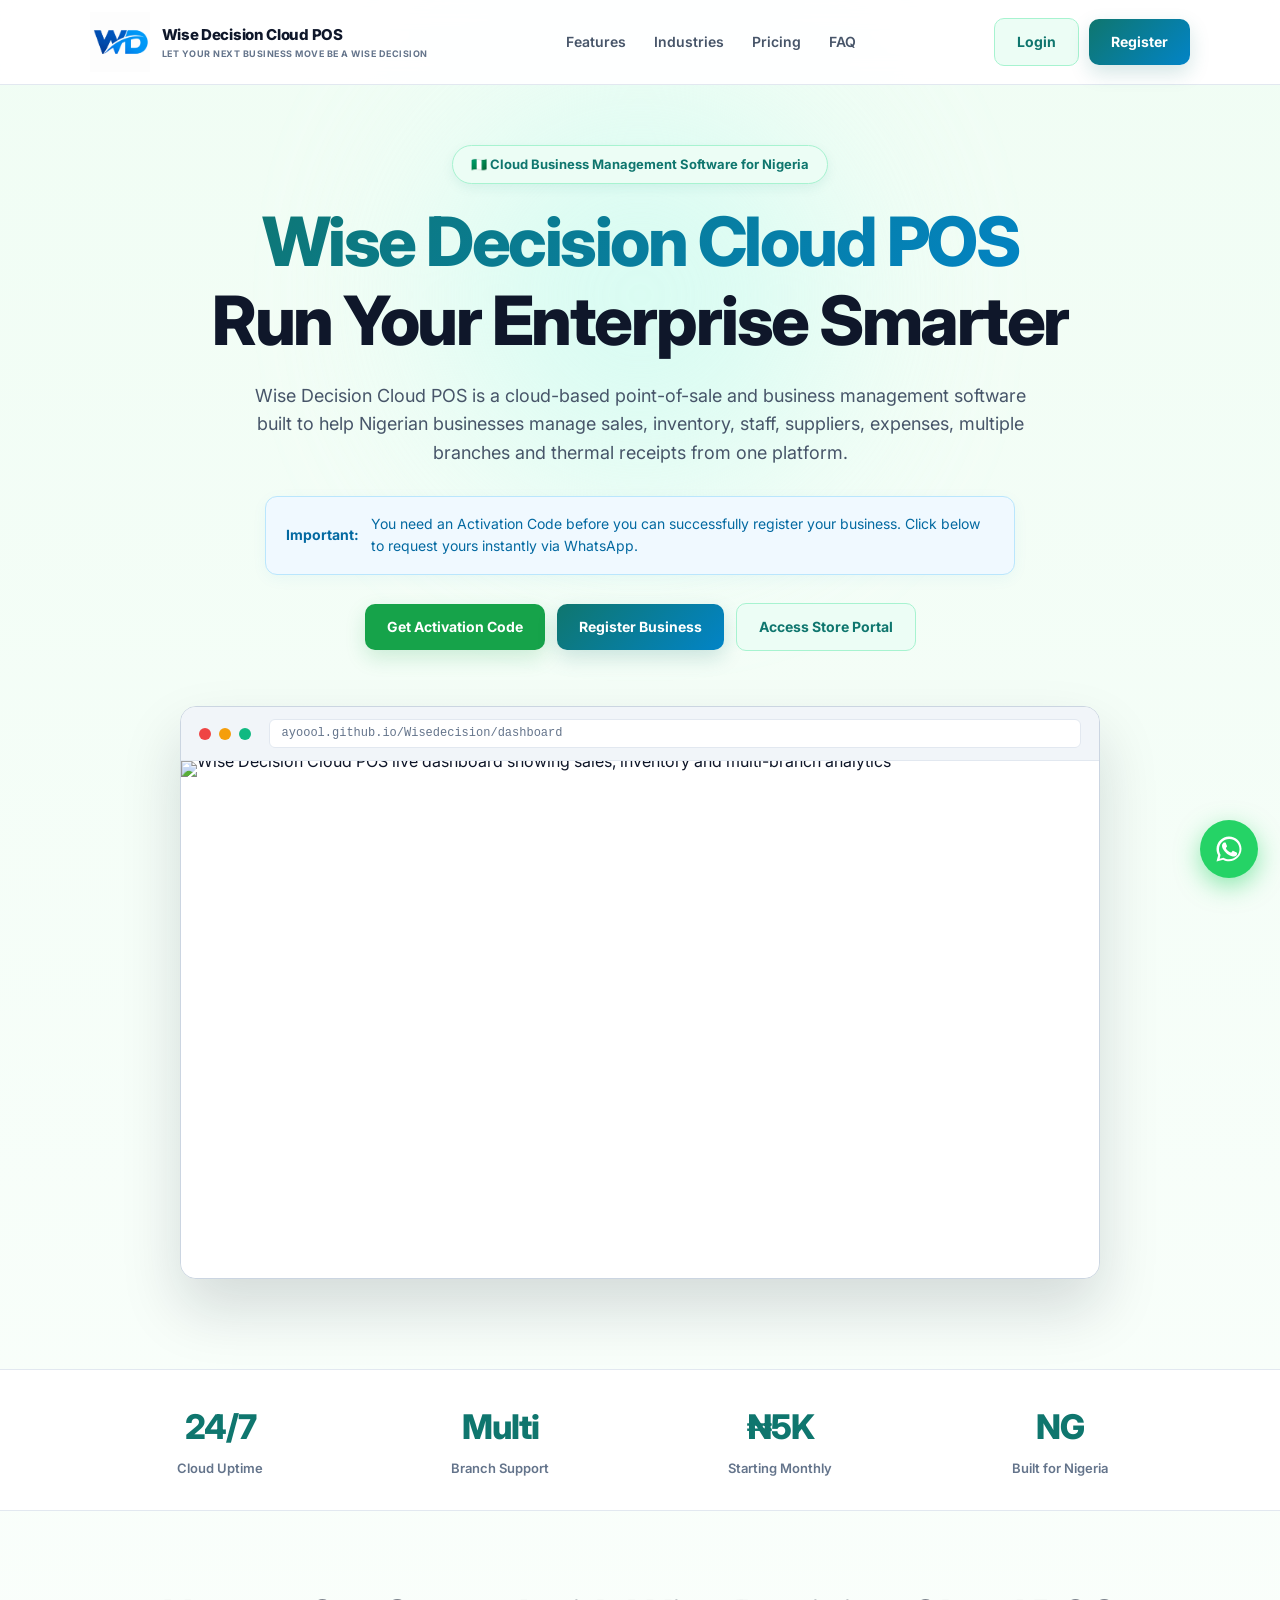
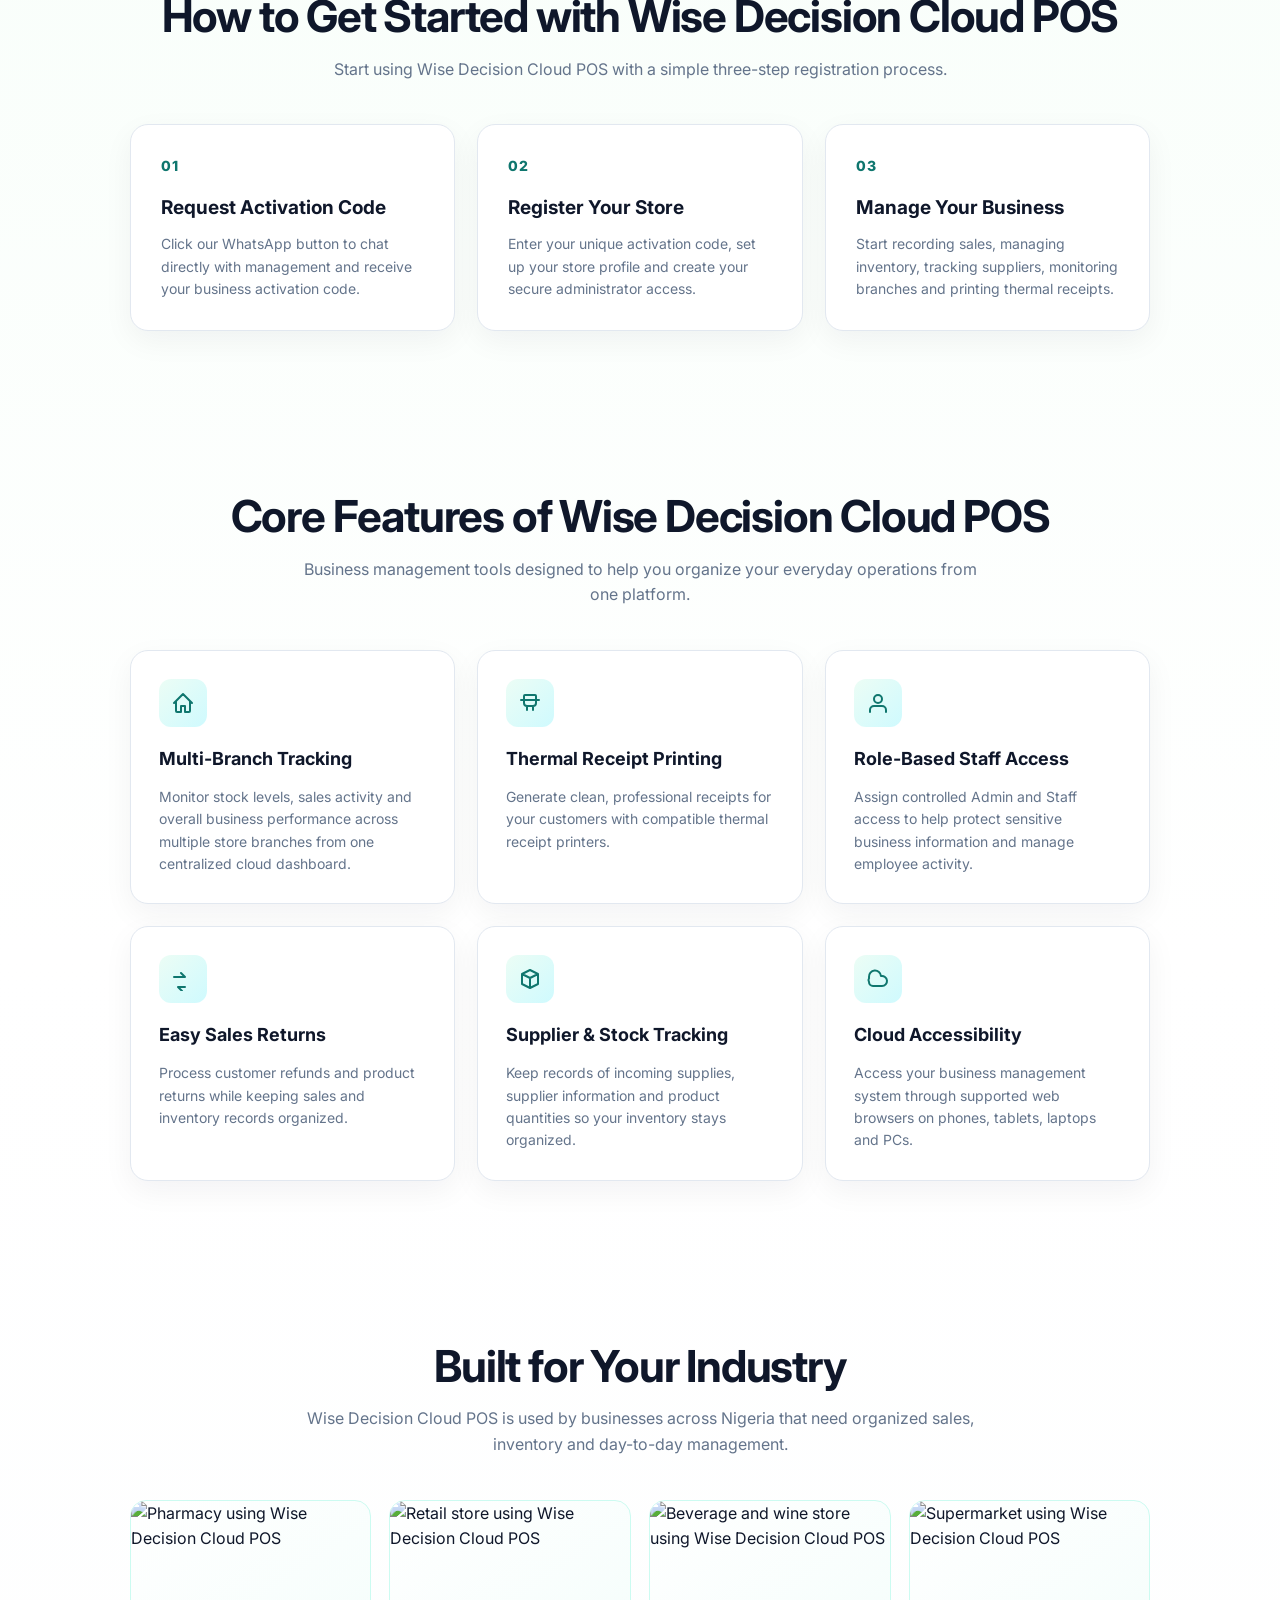
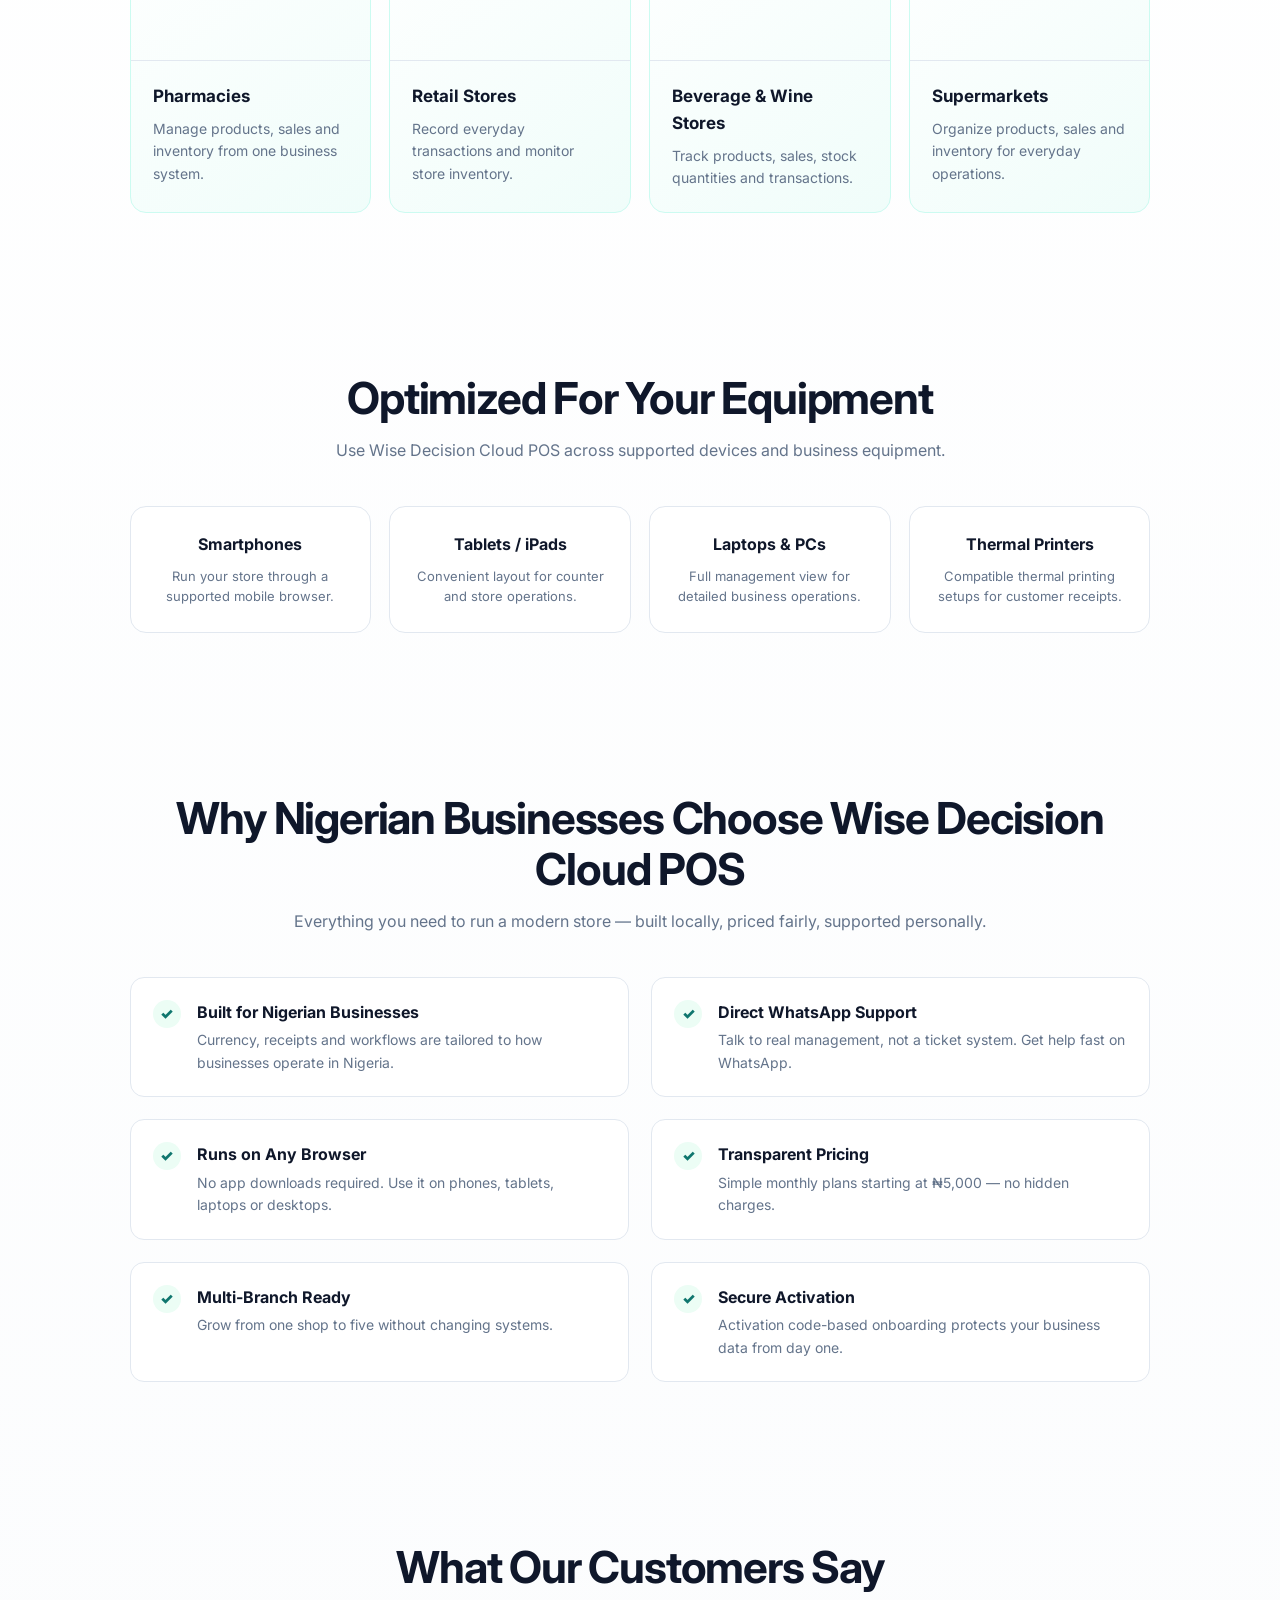
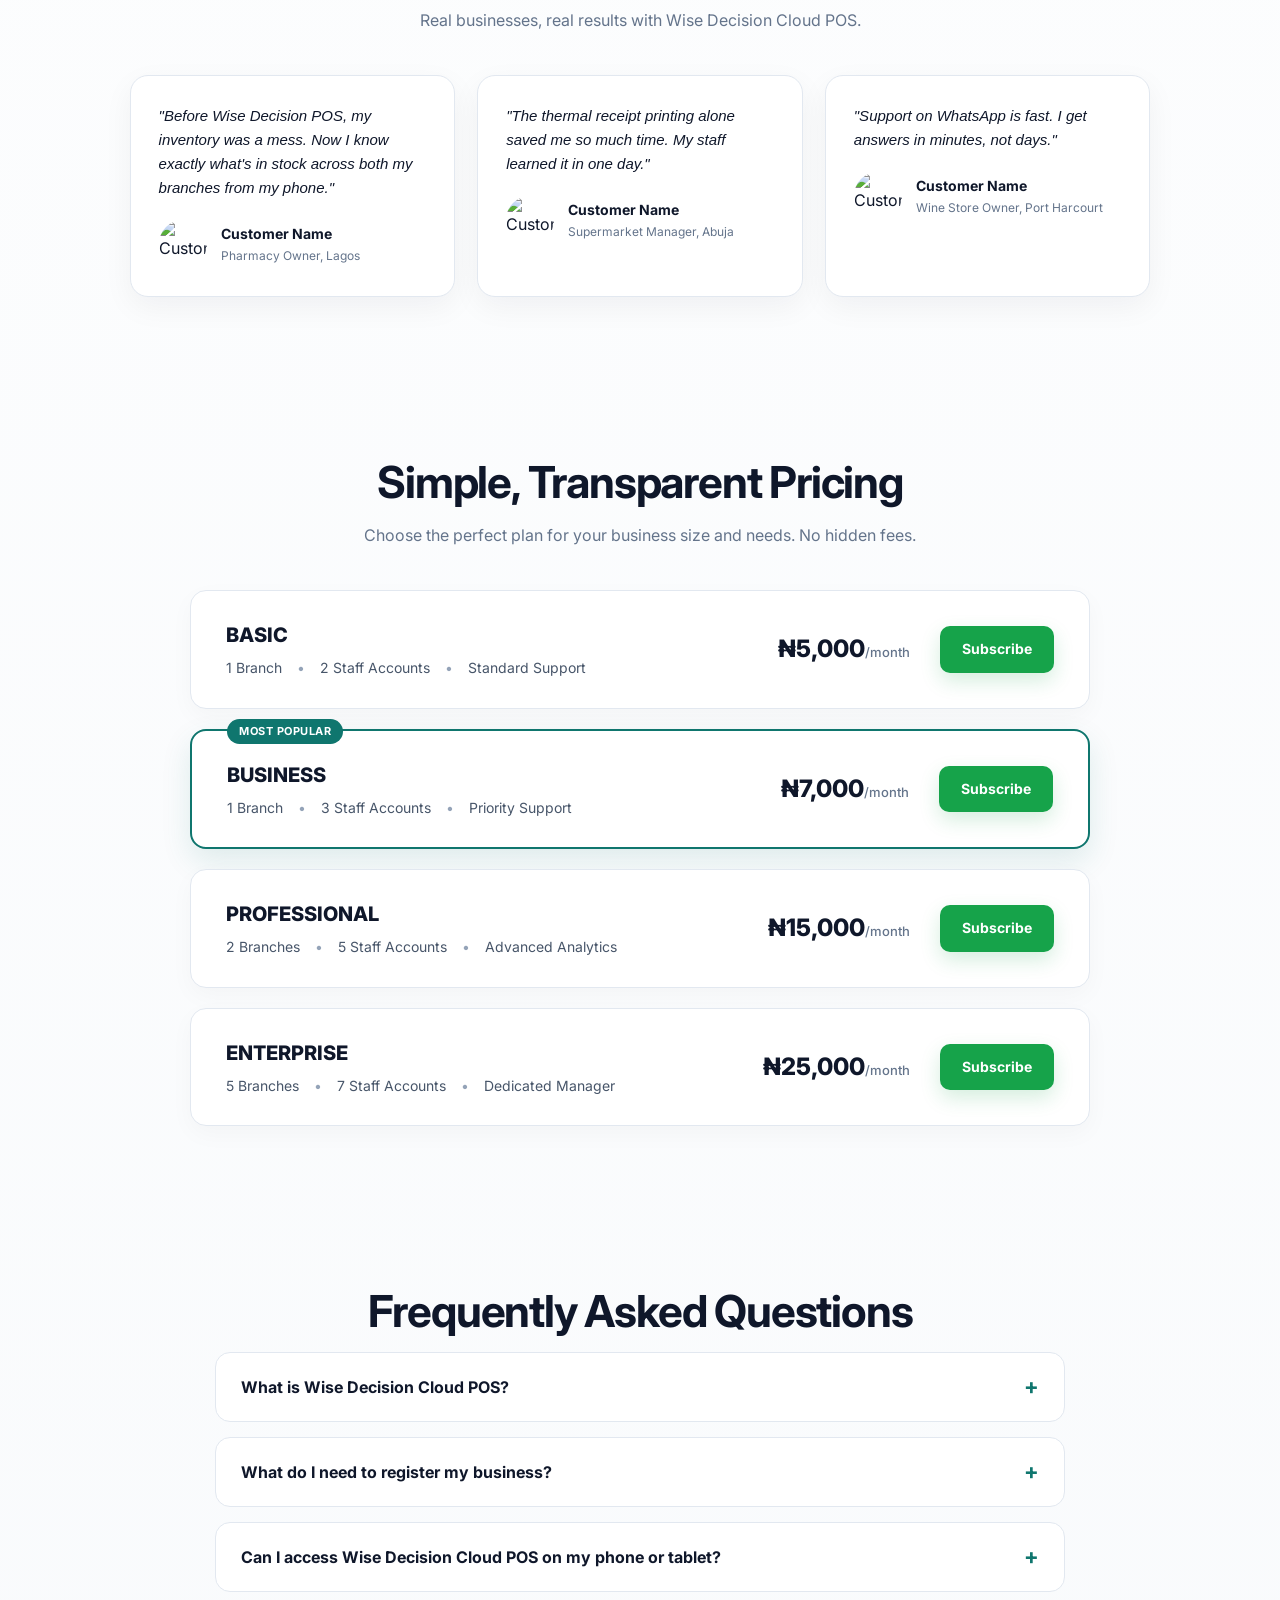
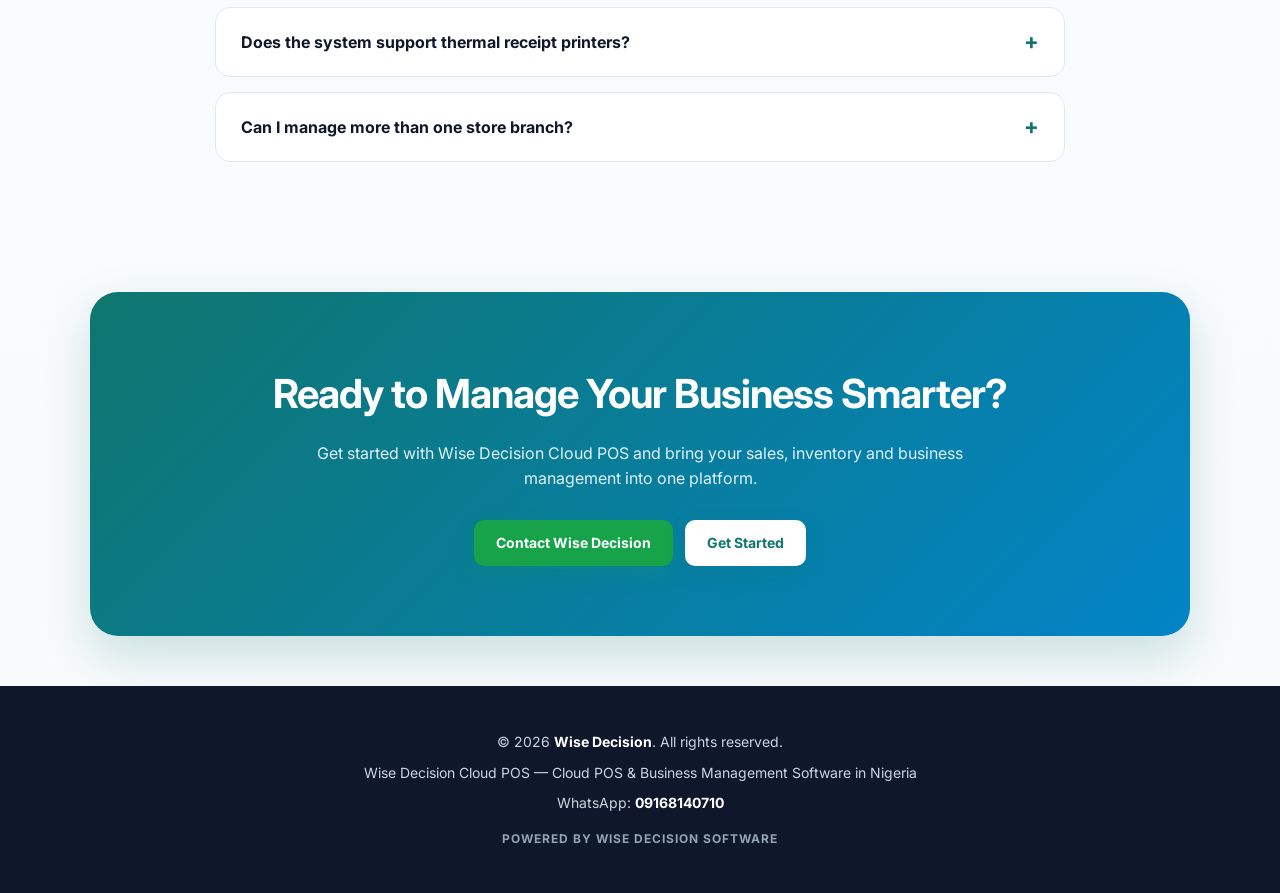
==== commit a5f36713: "Update site verification and enhance dashboard mockup Updated Google site verification code and adde" ====
--- a/index.html
+++ b/index.html
@@ -13,8 +13,7 @@
     <link rel="canonical" href="https://ayoool.github.io/Wisedecision/">
 
     <!-- === FAST INDEXING SIGNALS === -->
-    <meta name="google-site-verification" content="REPLACE_WITH_YOUR_GSC_CODE">
-    <meta name="msvalidate.01" content="REPLACE_WITH_BING_CODE">
+    <meta name="google-site-verification" content="syMFaIuJH07HLmCa--QTlXXuppA7PiFmyQP1l1ldWJ8" />
     <link rel="sitemap" type="application/xml" title="Sitemap" href="https://ayoool.github.io/Wisedecision/sitemap.xml">
 
     <!-- === GEO TARGETING (Nigeria) === -->
@@ -249,7 +248,7 @@
             flex-wrap: wrap; gap: 12px; margin-top: 28px;
         }
 
-        /* ===== DASHBOARD MOCKUP ===== */
+        /* ===== DASHBOARD MOCKUP (UPDATED FOR IMAGE) ===== */
         .dashboard-mockup {
             margin-top: 55px; background: #ffffff;
             border: 1px solid #cbd5e1; border-radius: 16px;
@@ -270,25 +269,8 @@
             padding: 4px 12px; border-radius: 6px; border: 1px solid #e2e8f0;
             flex-grow: 1; font-family: monospace;
         }
-        .mockup-body { padding: 30px; background: linear-gradient(135deg, #f8fafc 0%, #f0fdfa 100%); }
-        .mockup-grid {
-            display: grid; grid-template-columns: repeat(3, 1fr); gap: 15px; margin-top: 20px;
-        }
-        .mockup-card {
-            background: white; padding: 20px; border-radius: 12px;
-            border: 1px solid #e2e8f0; box-shadow: 0 4px 12px rgba(15,23,42,0.03);
-            transition: 0.3s ease;
-        }
-        .mockup-card:hover { border-color: #0f766e; transform: translateY(-2px); }
-        .mockup-card h4 {
-            font-size: 13px; color: #64748b; margin-bottom: 8px;
-            text-transform: uppercase; letter-spacing: 0.5px;
-        }
-        .mockup-card .stat { font-size: 22px; font-weight: 800; color: #0f766e; }
-        .mockup-powered-by {
-            text-align: right; margin-top: 25px; font-size: 11px; color: #94a3b8;
-            text-transform: uppercase; letter-spacing: 1px; font-weight: 700;
-        }
+        .mockup-body-img { padding: 0; background: #fff; line-height: 0; }
+        .mockup-body-img img { width: 100%; height: auto; display: block; }
 
         /* ===== TRUST / STATS BAR ===== */
         .trust-bar {
@@ -375,16 +357,22 @@
         .step-card h3 { font-size: 19px; margin-bottom: 10px; }
         .step-card p { color: #64748b; font-size: 14px; }
 
-        /* ===== BUSINESS TYPES ===== */
+        /* ===== BUSINESS TYPES (UPDATED FOR IMAGES) ===== */
         .business-grid { display: grid; grid-template-columns: repeat(4, 1fr); gap: 18px; }
         .business-card {
             background: linear-gradient(145deg, #ffffff, #f0fdfa);
-            border: 1px solid #ccfbf1; border-radius: 16px; padding: 25px; transition: 0.3s ease;
+            border: 1px solid #ccfbf1; border-radius: 16px; overflow: hidden; transition: 0.3s ease;
+            display: flex; flex-direction: column;
         }
         .business-card:hover {
             transform: translateY(-6px); border-color: #0f766e;
             box-shadow: 0 15px 30px rgba(15,118,110,0.12);
         }
+        .business-card img {
+            width: 100%; height: 160px; object-fit: cover; display: block;
+            border-bottom: 1px solid #e2e8f0;
+        }
+        .business-card-content { padding: 22px; flex-grow: 1; }
         .business-card h3 { font-size: 17px; margin-bottom: 8px; }
         .business-card p { color: #64748b; font-size: 14px; }
 
@@ -413,6 +401,18 @@
         }
         .why-item h4 { font-size: 16px; margin-bottom: 4px; color: #0f172a; }
         .why-item p { font-size: 14px; color: #64748b; }
+
+        /* ===== TESTIMONIALS ===== */
+        .testimonial-card {
+            background: white; border: 1px solid #e2e8f0; border-radius: 18px;
+            padding: 28px; box-shadow: 0 10px 30px rgba(15,23,42,0.05); transition: 0.3s;
+        }
+        .testimonial-card:hover { transform: translateY(-4px); box-shadow: 0 15px 35px rgba(15,118,110,0.08); border-color: #99f6e4; }
+        .testimonial-quote { color: #0f172a; font-style: italic; margin-bottom: 20px; font-size: 15px; }
+        .testimonial-author { display: flex; align-items: center; gap: 14px; }
+        .testimonial-author img { width: 48px; height: 48px; border-radius: 50%; object-fit: cover; }
+        .testimonial-name { font-size: 14px; font-weight: 700; color: #0f172a; }
+        .testimonial-role { font-size: 12px; color: #64748b; }
 
         /* ===== PRICING ===== */
         .pricing-list { max-width: 900px; margin: 0 auto; display: flex; flex-direction: column; gap: 20px; }
@@ -501,7 +501,6 @@
             .grid-3 { grid-template-columns: repeat(2, 1fr); }
             .business-grid, .devices-grid { grid-template-columns: repeat(2, 1fr); }
             .trust-grid { grid-template-columns: repeat(2, 1fr); }
-            .mockup-grid { grid-template-columns: 1fr; }
             .why-grid { grid-template-columns: 1fr; }
         }
         @media (max-width: 650px) {
@@ -602,22 +601,21 @@
         </a>
     </div>
 
-    <div class="dashboard-mockup" role="img" aria-label="Preview of Wise Decision Cloud POS dashboard">
+    <!-- DASHBOARD SCREENSHOT -->
+    <div class="dashboard-mockup">
         <div class="mockup-header">
             <div class="dot dot-red"></div>
             <div class="dot dot-yellow"></div>
             <div class="dot dot-green"></div>
             <div class="mockup-url">ayoool.github.io/Wisedecision/dashboard</div>
         </div>
-        <div class="mockup-body">
-            <h3 style="font-size: 18px; color: #0f172a; margin-bottom: 5px;">Wise Decision Enterprise Cloud Portal</h3>
-            <p style="font-size: 14px; color: #64748b;">Live multi-branch inventory, sales tracking, and thermal receipt management.</p>
-            <div class="mockup-grid">
-                <div class="mockup-card"><h4>Today's Sales</h4><div class="stat">₦184,500</div></div>
-                <div class="mockup-card"><h4>Active Stock Items</h4><div class="stat">1,240</div></div>
-                <div class="mockup-card"><h4>Active Branches</h4><div class="stat">Multi-Branch</div></div>
-            </div>
-            <div class="mockup-powered-by">POWERED BY WISE DECISION SOFTWARE</div>
+        <div class="mockup-body-img">
+            <img src="images/dashboard-screenshot.webp" 
+                 alt="Wise Decision Cloud POS live dashboard showing sales, inventory and multi-branch analytics" 
+                 width="1600" 
+                 height="900" 
+                 loading="eager" 
+                 fetchpriority="high">
         </div>
     </div>
 </section>
@@ -698,10 +696,34 @@
     <h2 class="section-title">Built for Your Industry</h2>
     <p class="section-description">Wise Decision Cloud POS is used by businesses across Nigeria that need organized sales, inventory and day-to-day management.</p>
     <div class="business-grid">
-        <div class="business-card"><h3>Pharmacies</h3><p>Manage products, sales and inventory from one business system.</p></div>
-        <div class="business-card"><h3>Retail Stores</h3><p>Record everyday transactions and monitor store inventory.</p></div>
-        <div class="business-card"><h3>Beverage & Wine Stores</h3><p>Track products, sales, stock quantities and transactions.</p></div>
-        <div class="business-card"><h3>Supermarkets</h3><p>Organize products, sales and inventory for everyday operations.</p></div>
+        <div class="business-card">
+            <img src="images/pharmacy.webp" alt="Pharmacy using Wise Decision Cloud POS" width="400" height="250" loading="lazy">
+            <div class="business-card-content">
+                <h3>Pharmacies</h3>
+                <p>Manage products, sales and inventory from one business system.</p>
+            </div>
+        </div>
+        <div class="business-card">
+            <img src="images/retail-store.webp" alt="Retail store using Wise Decision Cloud POS" width="400" height="250" loading="lazy">
+            <div class="business-card-content">
+                <h3>Retail Stores</h3>
+                <p>Record everyday transactions and monitor store inventory.</p>
+            </div>
+        </div>
+        <div class="business-card">
+            <img src="images/wine-store.webp" alt="Beverage and wine store using Wise Decision Cloud POS" width="400" height="250" loading="lazy">
+            <div class="business-card-content">
+                <h3>Beverage & Wine Stores</h3>
+                <p>Track products, sales, stock quantities and transactions.</p>
+            </div>
+        </div>
+        <div class="business-card">
+            <img src="images/supermarket.webp" alt="Supermarket using Wise Decision Cloud POS" width="400" height="250" loading="lazy">
+            <div class="business-card-content">
+                <h3>Supermarkets</h3>
+                <p>Organize products, sales and inventory for everyday operations.</p>
+            </div>
+        </div>
     </div>
 </section>
 
@@ -731,6 +753,44 @@
     </div>
 </section>
 
+<!-- TESTIMONIALS -->
+<section class="section-pad" id="testimonials">
+    <h2 class="section-title">What Our Customers Say</h2>
+    <p class="section-description">Real businesses, real results with Wise Decision Cloud POS.</p>
+    <div class="grid-3">
+        <div class="testimonial-card">
+            <p class="testimonial-quote">"Before Wise Decision POS, my inventory was a mess. Now I know exactly what's in stock across both my branches from my phone."</p>
+            <div class="testimonial-author">
+                <img src="images/customer-1.webp" alt="Customer name — Pharmacy owner, Lagos" width="48" height="48" loading="lazy">
+                <div>
+                    <div class="testimonial-name">Customer Name</div>
+                    <div class="testimonial-role">Pharmacy Owner, Lagos</div>
+                </div>
+            </div>
+        </div>
+        <div class="testimonial-card">
+            <p class="testimonial-quote">"The thermal receipt printing alone saved me so much time. My staff learned it in one day."</p>
+            <div class="testimonial-author">
+                <img src="images/customer-2.webp" alt="Customer name — Supermarket manager, Abuja" width="48" height="48" loading="lazy">
+                <div>
+                    <div class="testimonial-name">Customer Name</div>
+                    <div class="testimonial-role">Supermarket Manager, Abuja</div>
+                </div>
+            </div>
+        </div>
+        <div class="testimonial-card">
+            <p class="testimonial-quote">"Support on WhatsApp is fast. I get answers in minutes, not days."</p>
+            <div class="testimonial-author">
+                <img src="images/customer-3.webp" alt="Customer name — Wine store owner, Port Harcourt" width="48" height="48" loading="lazy">
+                <div>
+                    <div class="testimonial-name">Customer Name</div>
+                    <div class="testimonial-role">Wine Store Owner, Port Harcourt</div>
+                </div>
+            </div>
+        </div>
+    </div>
+</section>
+
 <!-- PRICING -->
 <section class="section-pad" id="pricing">
     <h2 class="section-title">Simple, Transparent Pricing</h2>
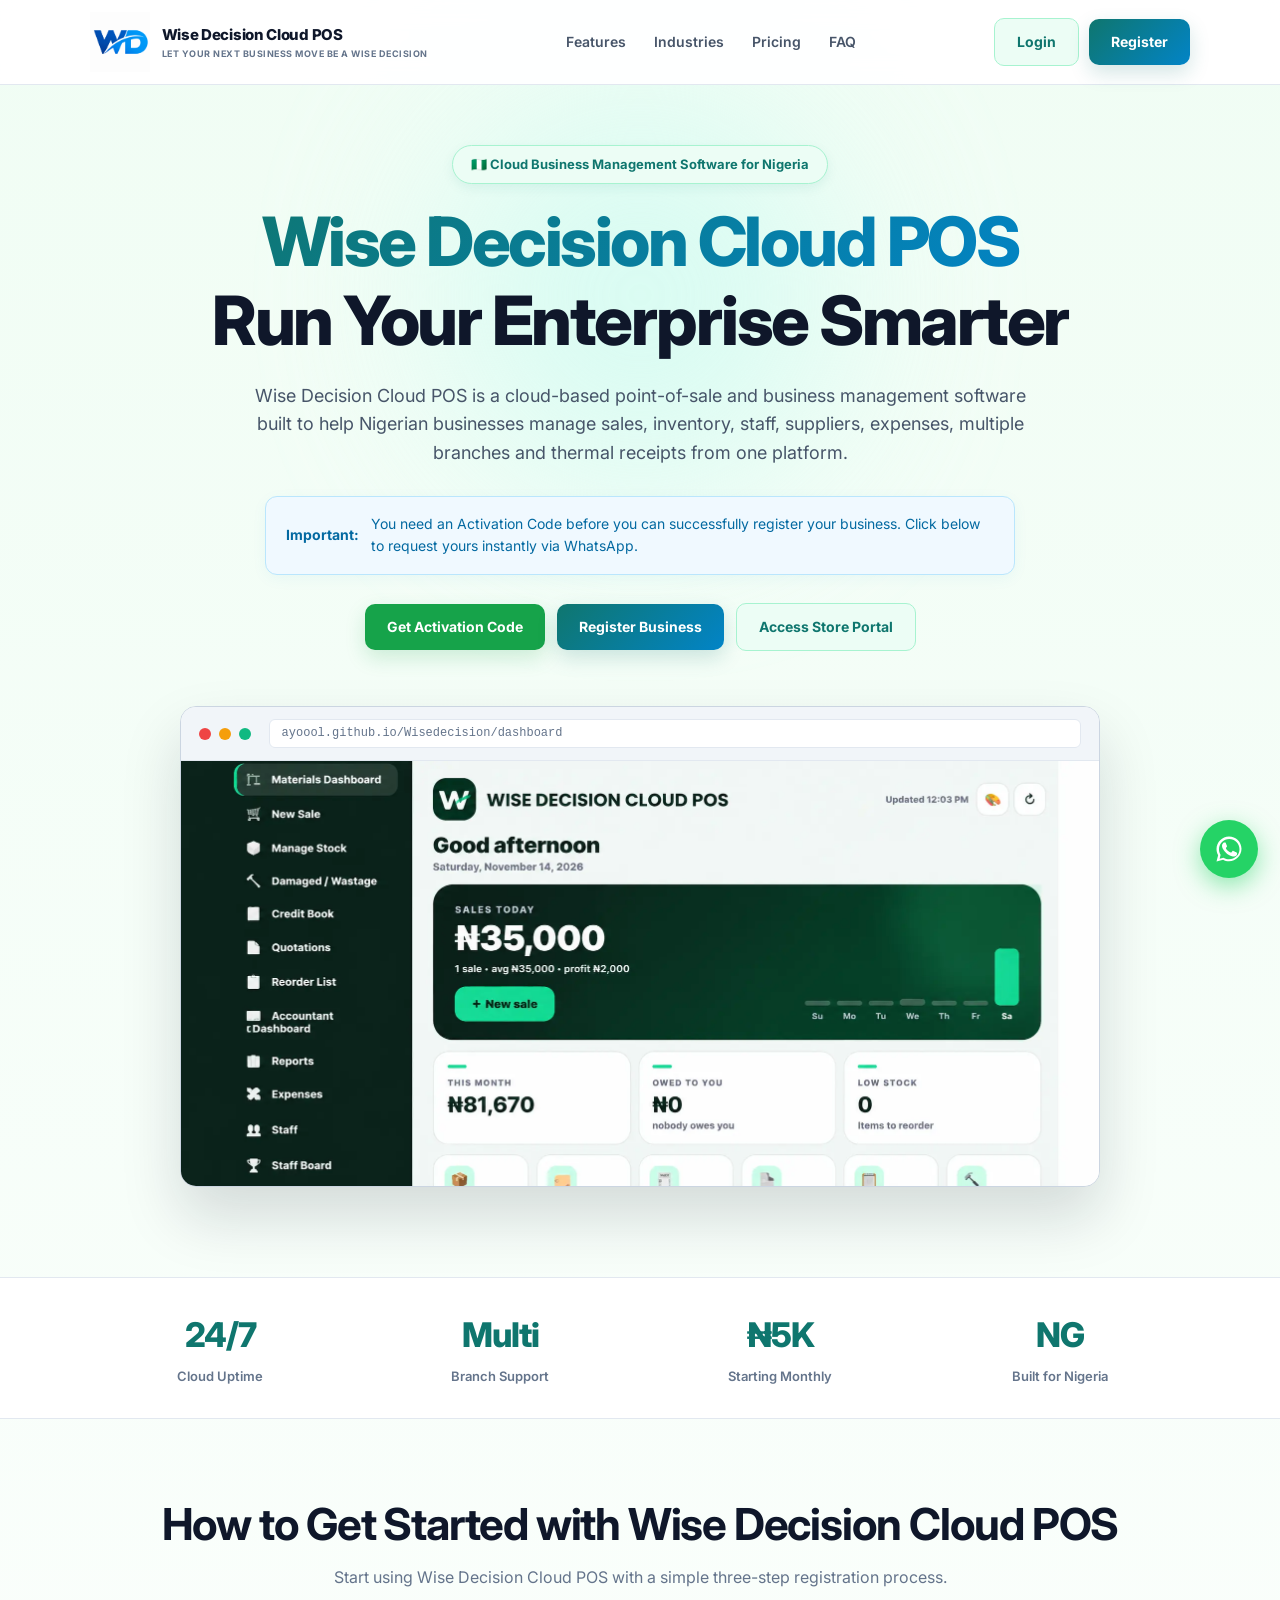
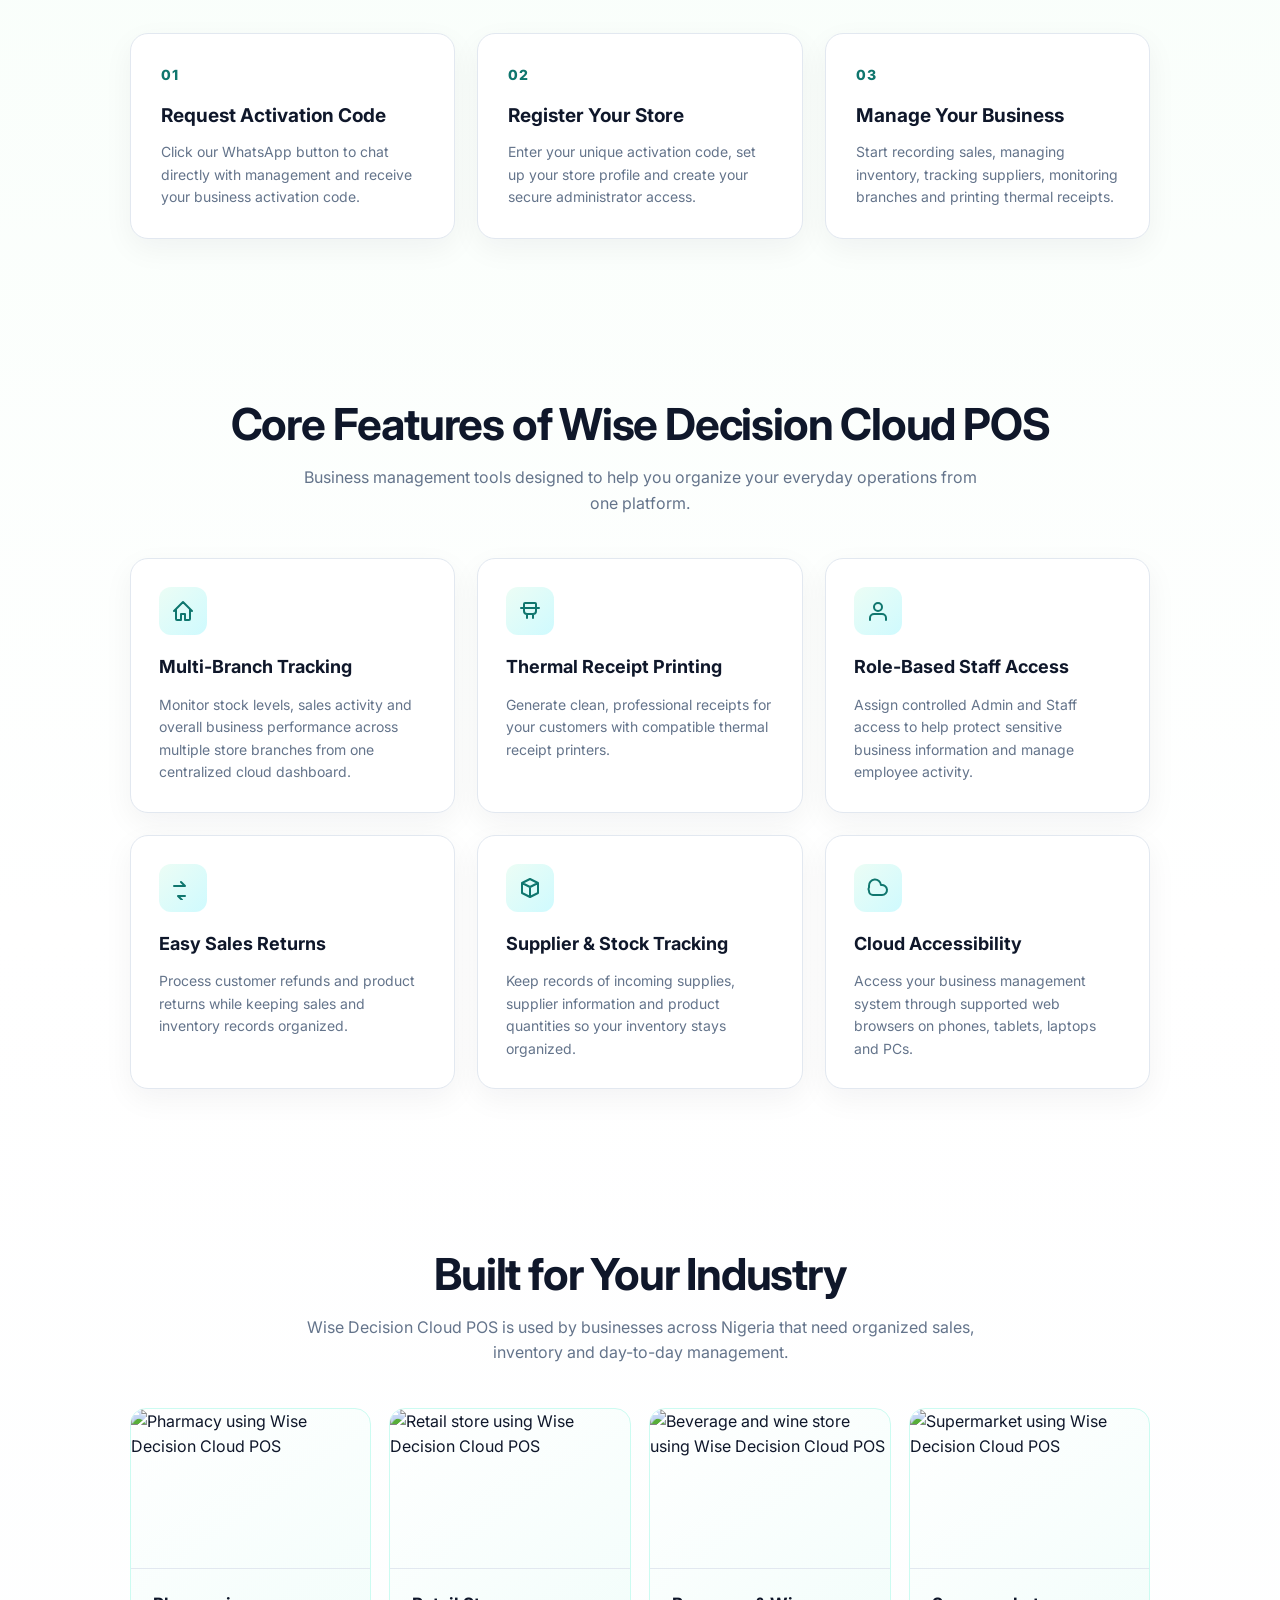
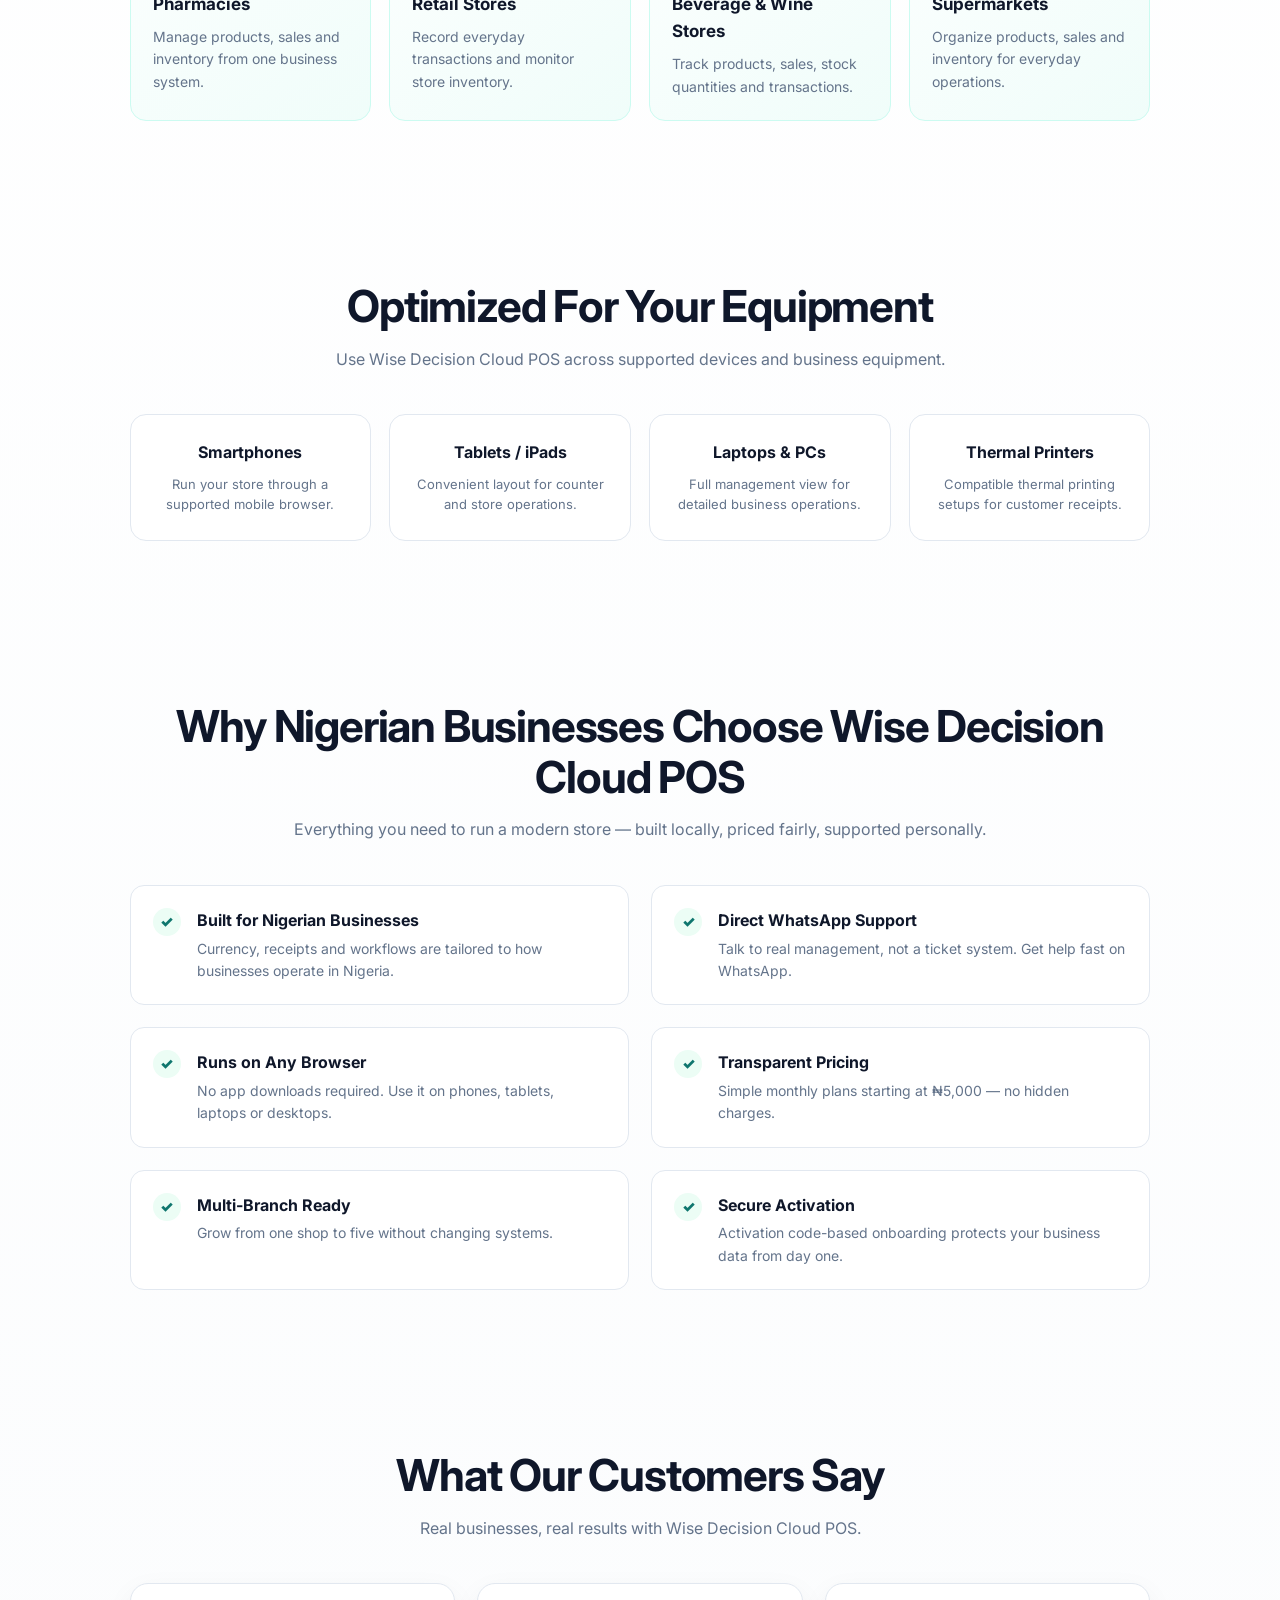
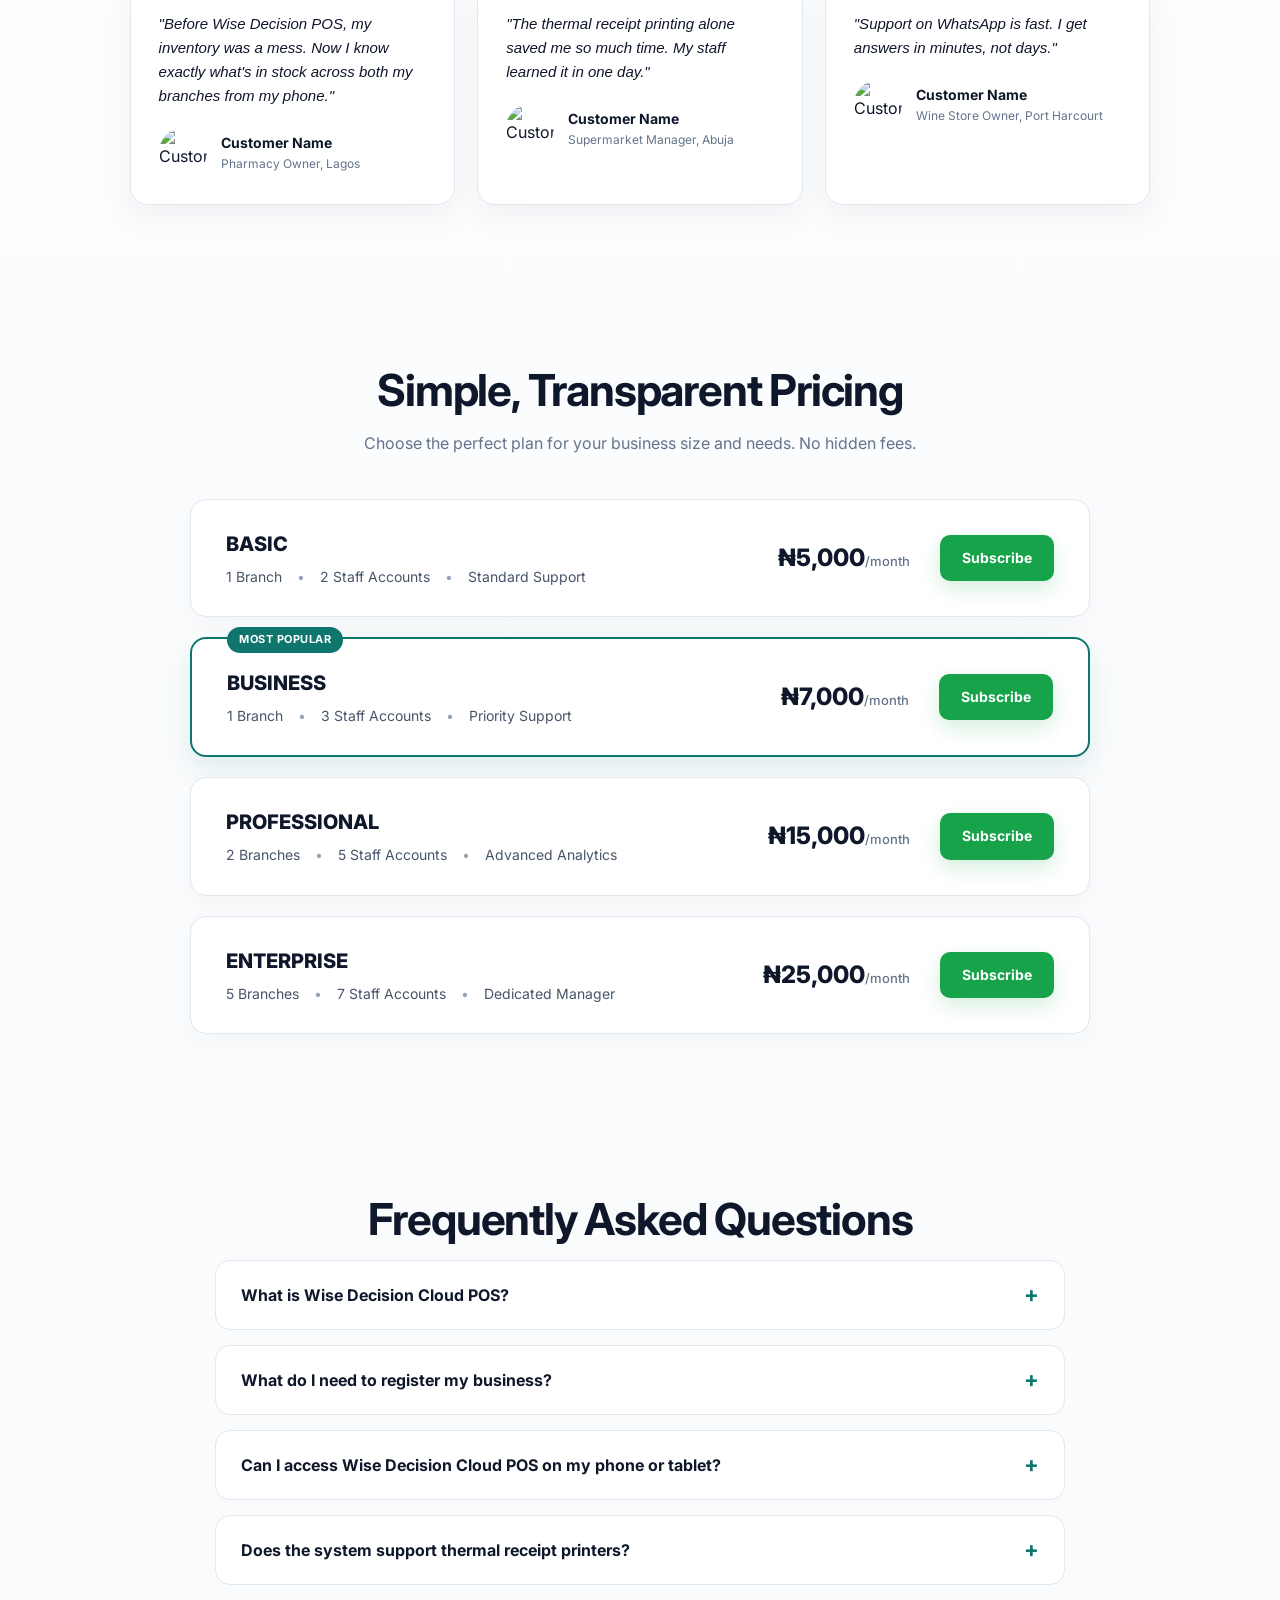
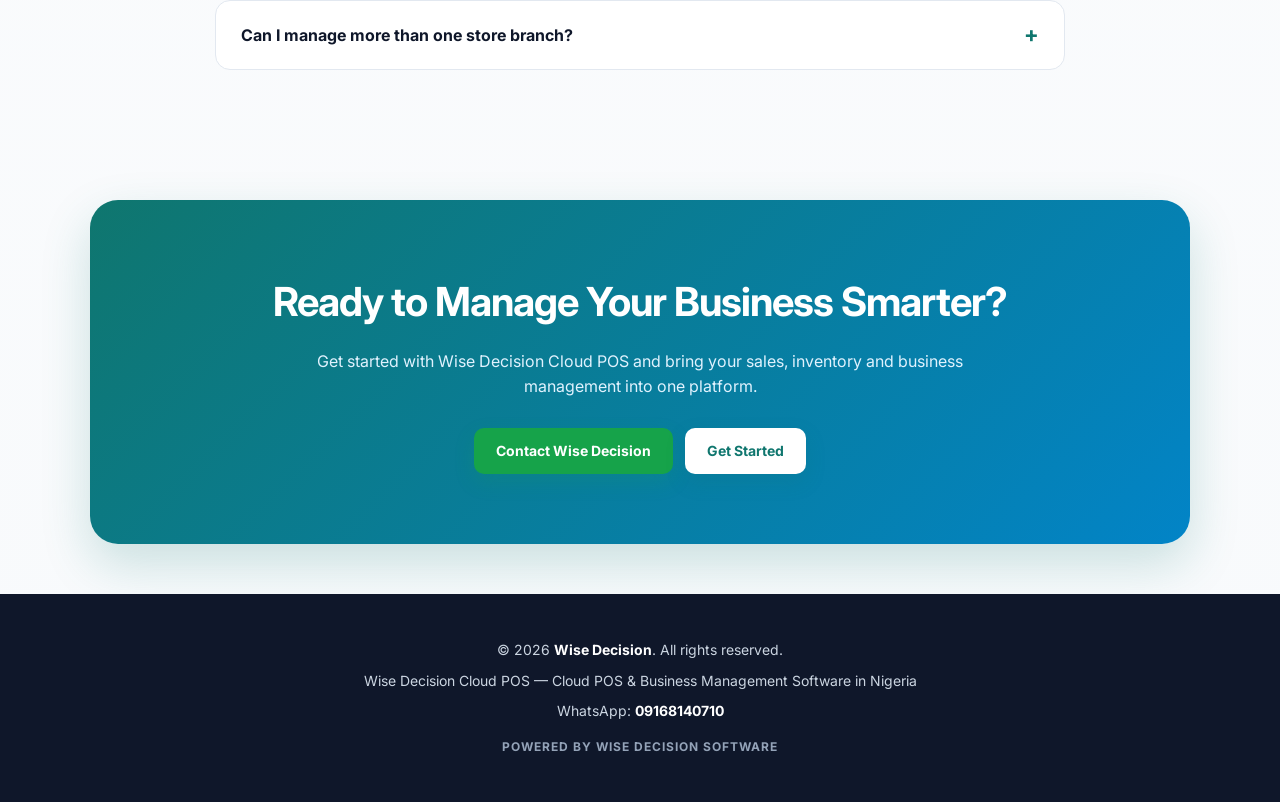
==== commit 4cc736de: "Update image sources in index.html Updated image sources for Open Graph and Twitter Card metadata, r" ====
--- a/index.html
+++ b/index.html
@@ -27,7 +27,7 @@
     <meta property="og:description" content="Manage sales, inventory, suppliers, staff, expenses and multiple branches with Wise Decision Cloud POS. Trusted by businesses across Nigeria.">
     <meta property="og:type" content="website">
     <meta property="og:url" content="https://ayoool.github.io/Wisedecision/">
-    <meta property="og:image" content="https://ayoool.github.io/Wisedecision/login-bg.jpg">
+    <meta property="og:image" content="https://ayoool.github.io/Wisedecision/dashboard-screenshot.webp">
     <meta property="og:image:alt" content="Wise Decision Cloud POS dashboard">
     <meta property="og:site_name" content="Wise Decision Cloud POS">
     <meta property="og:locale" content="en_NG">
@@ -36,7 +36,7 @@
     <meta name="twitter:card" content="summary_large_image">
     <meta name="twitter:title" content="Wise Decision Cloud POS | Cloud POS Software Nigeria">
     <meta name="twitter:description" content="Cloud POS & business management software built for Nigerian businesses. Sales, inventory, staff, branches & receipts in one platform.">
-    <meta name="twitter:image" content="https://ayoool.github.io/Wisedecision/login-bg.jpg">
+    <meta name="twitter:image" content="https://ayoool.github.io/Wisedecision/dashboard-screenshot.webp">
 
     <meta name="theme-color" content="#0f766e">
 
@@ -610,7 +610,7 @@
             <div class="mockup-url">ayoool.github.io/Wisedecision/dashboard</div>
         </div>
         <div class="mockup-body-img">
-            <img src="images/dashboard-screenshot.webp" 
+            <img src="dashboard-screenshot.webp" 
                  alt="Wise Decision Cloud POS live dashboard showing sales, inventory and multi-branch analytics" 
                  width="1600" 
                  height="900" 
@@ -697,28 +697,28 @@
     <p class="section-description">Wise Decision Cloud POS is used by businesses across Nigeria that need organized sales, inventory and day-to-day management.</p>
     <div class="business-grid">
         <div class="business-card">
-            <img src="images/pharmacy.webp" alt="Pharmacy using Wise Decision Cloud POS" width="400" height="250" loading="lazy">
+            <img src="pharmacy.webp" alt="Pharmacy using Wise Decision Cloud POS" width="400" height="250" loading="lazy">
             <div class="business-card-content">
                 <h3>Pharmacies</h3>
                 <p>Manage products, sales and inventory from one business system.</p>
             </div>
         </div>
         <div class="business-card">
-            <img src="images/retail-store.webp" alt="Retail store using Wise Decision Cloud POS" width="400" height="250" loading="lazy">
+            <img src="retail-store.webp" alt="Retail store using Wise Decision Cloud POS" width="400" height="250" loading="lazy">
             <div class="business-card-content">
                 <h3>Retail Stores</h3>
                 <p>Record everyday transactions and monitor store inventory.</p>
             </div>
         </div>
         <div class="business-card">
-            <img src="images/wine-store.webp" alt="Beverage and wine store using Wise Decision Cloud POS" width="400" height="250" loading="lazy">
+            <img src="wine-store.webp" alt="Beverage and wine store using Wise Decision Cloud POS" width="400" height="250" loading="lazy">
             <div class="business-card-content">
                 <h3>Beverage & Wine Stores</h3>
                 <p>Track products, sales, stock quantities and transactions.</p>
             </div>
         </div>
         <div class="business-card">
-            <img src="images/supermarket.webp" alt="Supermarket using Wise Decision Cloud POS" width="400" height="250" loading="lazy">
+            <img src="supermarket.webp" alt="Supermarket using Wise Decision Cloud POS" width="400" height="250" loading="lazy">
             <div class="business-card-content">
                 <h3>Supermarkets</h3>
                 <p>Organize products, sales and inventory for everyday operations.</p>
@@ -761,7 +761,7 @@
         <div class="testimonial-card">
             <p class="testimonial-quote">"Before Wise Decision POS, my inventory was a mess. Now I know exactly what's in stock across both my branches from my phone."</p>
             <div class="testimonial-author">
-                <img src="images/customer-1.webp" alt="Customer name — Pharmacy owner, Lagos" width="48" height="48" loading="lazy">
+                <img src="customer-1.webp" alt="Customer name — Pharmacy owner, Lagos" width="48" height="48" loading="lazy">
                 <div>
                     <div class="testimonial-name">Customer Name</div>
                     <div class="testimonial-role">Pharmacy Owner, Lagos</div>
@@ -771,7 +771,7 @@
         <div class="testimonial-card">
             <p class="testimonial-quote">"The thermal receipt printing alone saved me so much time. My staff learned it in one day."</p>
             <div class="testimonial-author">
-                <img src="images/customer-2.webp" alt="Customer name — Supermarket manager, Abuja" width="48" height="48" loading="lazy">
+                <img src="customer-2.webp" alt="Customer name — Supermarket manager, Abuja" width="48" height="48" loading="lazy">
                 <div>
                     <div class="testimonial-name">Customer Name</div>
                     <div class="testimonial-role">Supermarket Manager, Abuja</div>
@@ -781,7 +781,7 @@
         <div class="testimonial-card">
             <p class="testimonial-quote">"Support on WhatsApp is fast. I get answers in minutes, not days."</p>
             <div class="testimonial-author">
-                <img src="images/customer-3.webp" alt="Customer name — Wine store owner, Port Harcourt" width="48" height="48" loading="lazy">
+                <img src="customer-3.webp" alt="Customer name — Wine store owner, Port Harcourt" width="48" height="48" loading="lazy">
                 <div>
                     <div class="testimonial-name">Customer Name</div>
                     <div class="testimonial-role">Wine Store Owner, Port Harcourt</div>
